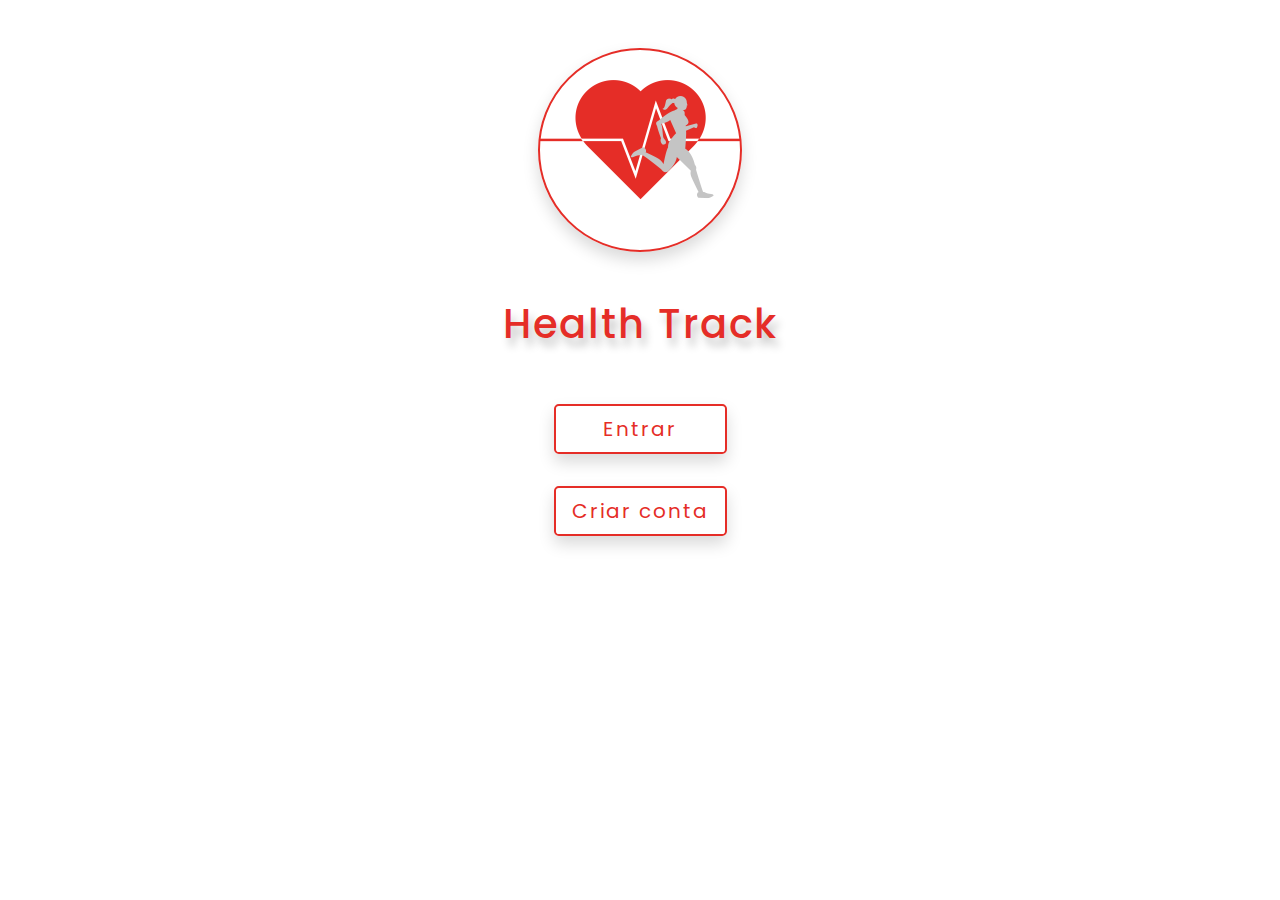
==== index.html @ 17a9df85 "subindo projeto" ====
<!DOCTYPE html>
<html lang="pt-br">

<head>
  <meta charset="UTF-8">
  <meta http-equiv="X-UA-Compatible" content="IE=edge">
  <meta name="viewport" content="width=device-width, initial-scale=1.0">
  <link rel="stylesheet" href="css/bootstrap.min.css">
  <link rel="stylesheet" href="css/style.css">

  <title>Health Track</title>
</head>

<body>
  <div class="container">  
    <!-- Logo -->
        <div class="logo mt-5 shadow">
          <img src="css/img/Logo.png" class="img-fluid mx-auto d-block" alt="logo">
        </div>
        <h1 class="text-center mt-5 textShadow" style="color: #e52d27;">Health Track</h1>
        <!-- Botões -->
        <section class="d-grid gap-2 col-auto mx-auto">
          <a href="login.html" class="btn btn-lg mt-5 coloRed shadow">Entrar</a>
          <a href="inscricao.html" class="btn btn-lg mt-4 coloRed shadow">Criar conta</a>
        </section>
  </div>
  <script src="js/bootstrap.bundle.min.js"></script>
</body>

</html>
---- css/style.css ----
@import url('https://fonts.googleapis.com/css2?family=Poppins:ital@0;1&display=swap');

:root {
  --white: #ffffff;
  --red: #E52D27;
  --gray1: #8C8C8C;
  --gray2: #c4c4c4;

}

*{
  margin: 0;
  padding: 0;
  box-sizing: border-box;
} 

body{
  background: var(--white);
	text-align: center;
	letter-spacing: 2px;
  font-family: 'Poppins', sans-serif;
  font-weight: 400;
  color: var(--gray1);

}
.container {
	display: flex;
	flex-direction: column;
	justify-content: center;
	align-items: center;
	height: 100%;
}

/* Estilo Page Abertura */
.logo{
  border: 2px solid var(--red);
  border-radius: 100%;
}
.coloRed {
  color: var(--red);
  border: 2px solid var(--red);
}
.shadow {
  box-shadow:rgba(0, 0, 0, .1);
}
.textShadow {
  text-shadow: var(--gray2) 0.1em 0.2em 0.2em;
}

/* Estilo Page Inscrição */

.bgGray {
  background-color: var(--gray2);
}
/* .line:after,
.line:before {
  content: " ";
  flex: 1;
  height: 1px;
  background: var(--gray);
} */
.line {
  width: 100%;
  color: var(--gray1);
}








.btn-custom{
  padding: 1px 15px 3px 2px;
	border-radius: 50px;
  border: 1px solid blue;
}

.test{
  border: 1px solid red;
}
.humor img{
  width: 30%;
  height: 30%;

  
}




/* Estilo Page Corrida */

.circle {
  margin: 35px;
  border-radius: 100%;
}
.circle1{
  border: 10px solid rgba(229, 45, 39, .7);
}
.circle2{
  width: 200px;
  height: 200px;
  border: 5px solid var(--red);
}
.borderCircle{
  width: 50px;
  height: 50px;
  border: 2px solid var(--red);
}
/* ******************* */
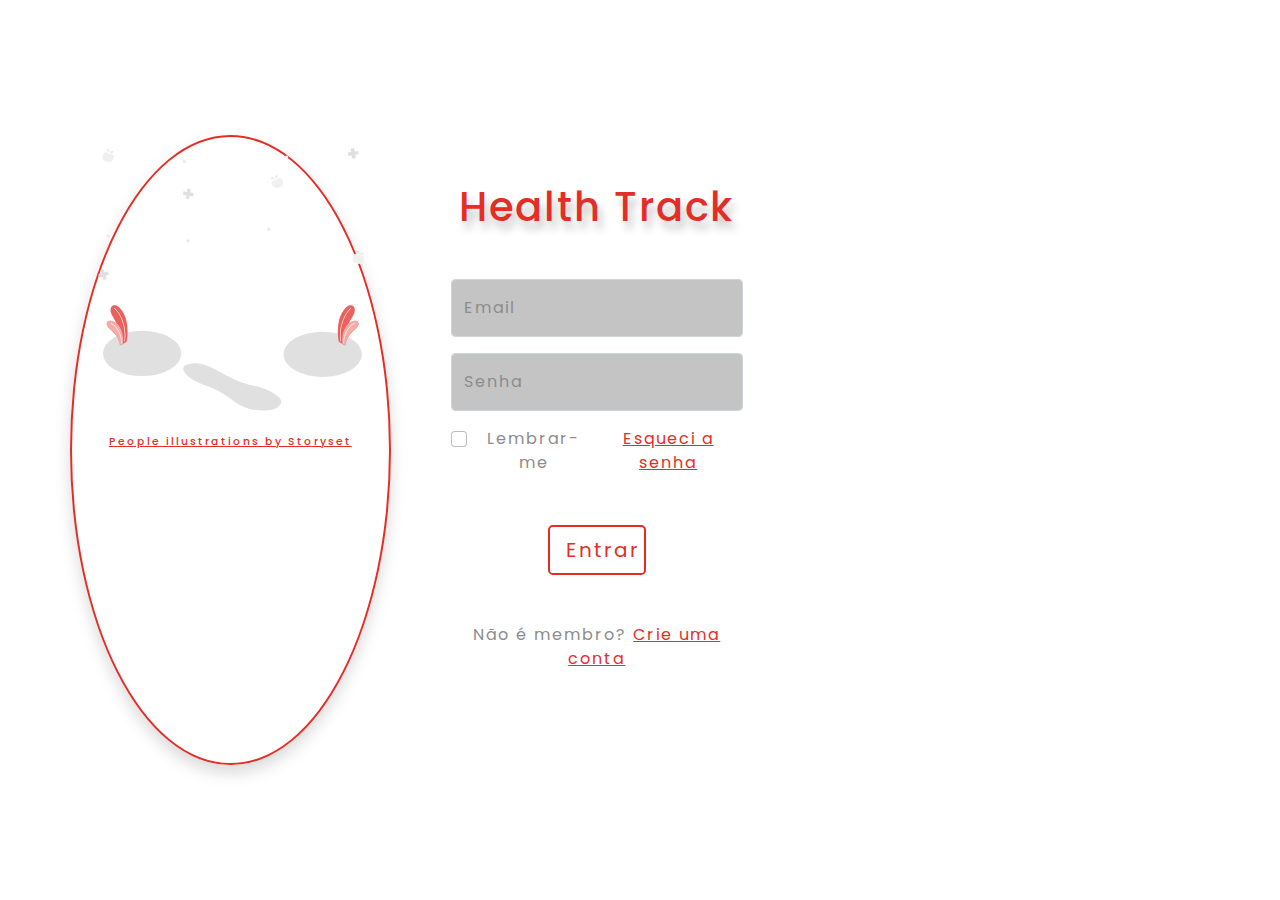
==== commit 985e98f0: "Atualização Page Login, inscrição, home e perfil" ====
--- a/index.html
+++ b/index.html
@@ -7,22 +7,471 @@
   <meta name="viewport" content="width=device-width, initial-scale=1.0">
   <link rel="stylesheet" href="css/bootstrap.min.css">
   <link rel="stylesheet" href="css/style.css">
+  <link rel="stylesheet" href="css/anime-login.css">
 
   <title>Health Track</title>
 </head>
 
 <body>
-  <div class="container">  
+  <div class="container d-flex align-items-center">
     <!-- Logo -->
-        <div class="logo mt-5 shadow">
-          <img src="css/img/Logo.png" class="img-fluid mx-auto d-block" alt="logo">
+    <div class="row gap-5">
+      <div class="col-md logo shadow">
+        <svg class="animated" id="freepik_stories-healthy-lifestyle" xmlns="http://www.w3.org/2000/svg" viewBox="0 0 500 500" version="1.1" xmlns:xlink="http://www.w3.org/1999/xlink" xmlns:svgjs="http://svgjs.com/svgjs">
+          <g id="freepik--Floor--inject-16" style="transform-origin: 254.922px 356.9px 0px;" class="animable">
+            <path id="freepik--floor--inject-16" d="M105.13,270.4c-82.72,47.76-82.72,125.2,0,173s216.86,47.76,299.58,0,82.73-125.2,0-173S187.85,222.64,105.13,270.4Z" style="fill: rgb(240, 240, 240); transform-origin: 254.922px 356.9px 0px;" class="animable"></path>
+          </g>
+          <g id="freepik--Shadows--inject-16" style="transform-origin: 253.675px 399.472px 0px;" class="animable">
+            <ellipse id="freepik--Shadow--inject-16" cx="408" cy="371.43" rx="66.95" ry="38.66" style="fill: rgb(224, 224, 224); transform-origin: 408px 371.43px 0px;" class="animable"></ellipse>
+            <ellipse id="freepik--shadow--inject-16" cx="99.35" cy="370.06" rx="66.95" ry="38.66" style="fill: rgb(224, 224, 224); transform-origin: 99.35px 370.06px 0px;" class="animable"></ellipse>
+            <path id="freepik--shadow--inject-16" d="M211.87,426.15a128.09,128.09,0,0,1,27.48,13.6c9.63,6.31,18.45,13.93,28.71,19.16,13.33,6.8,28.62,9.24,43.56,8.51,8.47-.42,17.67-2.25,23.06-8.79a9.64,9.64,0,0,0,2.5-5.88c0-3.18-2.21-5.91-4.52-8.1C320.3,433,303.1,428.19,286.51,424.46S260,416.05,243.67,407.6c-7-3.61-13.86-7.49-20.89-10.9l-.17-.08a111.37,111.37,0,0,0-10.68-5,83.37,83.37,0,0,0-18.47-4.71,37.76,37.76,0,0,0-18.76,2.25,8.31,8.31,0,0,0-3.94,2.82,6.74,6.74,0,0,0-.95,4,14.3,14.3,0,0,0,2.94,7.82,30.21,30.21,0,0,0,6,5.92C188.48,417.33,200.33,422.08,211.87,426.15Z" style="fill: rgb(224, 224, 224); transform-origin: 253.485px 427.059px 0px;" class="animable"></path>
+          </g>
+          <g id="freepik--Graphics--inject-16" style="transform-origin: 251.435px 131.7px 0px;" class="animable">
+            <g id="freepik--Plus--inject-16" style="transform-origin: 246.725px 131.7px 0px;" class="animable">
+              <polygon id="freepik--plus--inject-16" points="462.51 24.71 461.54 18.93 455.76 19.9 456.73 25.68 450.95 26.65 451.92 32.43 457.7 31.46 458.67 37.24 464.45 36.27 463.48 30.49 469.26 29.52 468.29 23.74 462.51 24.71" style="fill: rgb(224, 224, 224); transform-origin: 460.105px 28.085px 0px;" class="animable"></polygon>
+              <polygon id="freepik--plus--inject-16" points="175.89 93.88 176.86 88.1 182.64 89.07 181.67 94.85 187.45 95.82 186.48 101.6 180.7 100.63 179.73 106.41 173.95 105.44 174.92 99.66 169.14 98.69 170.11 92.91 175.89 93.88" style="fill: rgb(224, 224, 224); transform-origin: 178.295px 97.255px 0px;" class="animable"></polygon>
+              <polygon id="freepik--plus--inject-16" points="29.76 233.33 27.93 227.75 33.51 225.93 35.33 231.5 40.9 229.68 42.73 235.25 37.16 237.07 38.98 242.64 33.41 244.47 31.58 238.9 26.01 240.72 24.19 235.15 29.76 233.33" style="fill: rgb(224, 224, 224); transform-origin: 33.46px 235.2px 0px;" class="animable"></polygon>
+            </g>
+            <g id="freepik--Dots--inject-16" style="transform-origin: 193.835px 106.005px 0px;" class="animable">
+              <path id="freepik--Dot--inject-16" d="M312.81,157.72a2.95,2.95,0,1,1,2.95,2.95A2.95,2.95,0,0,1,312.81,157.72Z" style="fill: rgb(235, 235, 235); transform-origin: 315.76px 157.72px 0px;" class="animable"></path>
+              <path id="freepik--dot--inject-16" d="M168.46,42a3,3,0,1,1,2.95,3A3,3,0,0,1,168.46,42Z" style="fill: rgb(235, 235, 235); transform-origin: 171.46px 42.0004px 0px;" class="animable"></path>
+              <path id="freepik--dot--inject-16" d="M38.52,169.32a3,3,0,1,1,3,3A3,3,0,0,1,38.52,169.32Z" style="fill: rgb(235, 235, 235); transform-origin: 41.52px 169.32px 0px;" class="animable"></path>
+              <path id="freepik--dot--inject-16" d="M174.85,177.59a3,3,0,1,1,3,2.95A2.95,2.95,0,0,1,174.85,177.59Z" style="fill: rgb(235, 235, 235); transform-origin: 177.85px 177.54px 0px;" class="animable"></path>
+              <path id="freepik--dot--inject-16" d="M343.25,34.37a2.95,2.95,0,1,1,2.95,3A3,3,0,0,1,343.25,34.37Z" style="fill: rgb(235, 235, 235); transform-origin: 346.2px 34.42px 0px;" class="animable"></path>
+            </g>
+            <g id="freepik--Apples--inject-16" style="transform-origin: 255.242px 118.73px 0px;" class="animable">
+              <g id="freepik--Apple--inject-16" style="transform-origin: 468.873px 205.585px 0px;" class="animable">
+                <path d="M470.5,203.08c5.12-1.55,9.25,2.52,7.54,7.06s-7.2,9.41-12.79,5.45c-6.85-1.26-7.11-8.56-5.07-13S468,198.34,470.5,203.08Z" style="fill: rgb(240, 240, 240); transform-origin: 468.749px 208.218px 0px;" id="elju64qxjns4" class="animable"></path>
+                <path d="M478.68,199.07c-1.67-2.21-5.32-1.82-6.71,1.15C474.26,202.55,477.84,201.71,478.68,199.07Z" style="fill: rgb(235, 235, 235); transform-origin: 475.325px 199.621px 0px;" id="ellv726usrbu" class="animable"></path>
+                <path d="M470.68,200.9s.73-3.9-.89-6.72a2.61,2.61,0,0,0-2.87,1.35A11.7,11.7,0,0,1,470.68,200.9Z" style="fill: rgb(224, 224, 224); transform-origin: 468.882px 197.51px 0px;" id="el6c92szyiw2" class="animable"></path>
+              </g>
+              <g id="freepik--apple--inject-16" style="transform-origin: 330.177px 76.1604px 0px;" class="animable">
+                <path d="M328.43,73.66c2-5,7.8-5.58,10.23-1.39s2.76,11.53-3.85,13.37c-5.3,4.51-11.12.1-13.24-4.25S323.18,72.6,328.43,73.66Z" style="fill: rgb(240, 240, 240); transform-origin: 330.612px 78.5062px 0px;" id="el6tagyy310vp" class="animable"></path>
+                <path d="M330.48,64.79c-2.77-.1-4.77,3-3.35,5.93C330.39,70.41,332,67.11,330.48,64.79Z" style="fill: rgb(235, 235, 235); transform-origin: 328.859px 67.7538px 0px;" id="elt9iq2egy92a" class="animable"></path>
+                <path d="M326.85,72.15s-2.56-3-5.77-3.55a2.61,2.61,0,0,0-.77,3.08A11.63,11.63,0,0,1,326.85,72.15Z" style="fill: rgb(224, 224, 224); transform-origin: 323.472px 70.375px 0px;" id="eli0m4hx1gfy" class="animable"></path>
+              </g>
+              <g id="freepik--apple--inject-16" style="transform-origin: 41.4928px 31.8582px 0px;" class="animable">
+                <path d="M43,29.29c5-1.8,9.37,2.06,7.89,6.67s-6.71,9.77-12.5,6.1c-6.9-.92-7.53-8.19-5.72-12.69S40.26,24.68,43,29.29Z" style="fill: rgb(240, 240, 240); transform-origin: 41.4928px 34.6097px 0px;" id="el4z4wu5fjkuc" class="animable"></path>
+                <path d="M51,24.88c-1.78-2.13-5.41-1.55-6.65,1.48C46.71,28.58,50.24,27.56,51,24.88Z" style="fill: rgb(235, 235, 235); transform-origin: 47.675px 25.5911px 0px;" id="elmvh1t79sw4" class="animable"></path>
+                <path d="M43.05,27.11s.53-3.93-1.22-6.66A2.61,2.61,0,0,0,39,21.94,11.68,11.68,0,0,1,43.05,27.11Z" style="fill: rgb(224, 224, 224); transform-origin: 41.0627px 23.76px 0px;" id="elb2po1zjmml" class="animable"></path>
+              </g>
+            </g>
+          </g>
+          <g id="freepik--Plants--inject-16" style="transform-origin: 254.155px 322.097px 0px;" class="animable">
+            <g id="freepik--plants--inject-16" style="transform-origin: 451.685px 322.097px 0px;" class="animable">
+              <path d="M460.31,304.69c-2.07,3.63-5.17,8.64-8.09,14.05-4.36,8.1-8.3,17.11-7.7,23.77l0,.67h0L444,353.41l-.06,1.39-2.42-1.4L435.55,350a87.93,87.93,0,0,1-.15-33.39c2.34-13.36,11.69-28.05,19.58-28.85C462.33,287,465.48,295.63,460.31,304.69Z" style="fill: rgb(229, 45, 39); transform-origin: 448.367px 321.257px 0px;" id="el7qr44hryz3y" class="animable"></path>
+              <g id="elqrfaw6u0dhj">
+                <path d="M460.31,304.69c-2.07,3.63-5.17,8.64-8.09,14.05-4.36,8.1-8.3,17.11-7.7,23.77l0,.67h0L444,353.41l-.06,1.39-2.42-1.4L435.55,350a87.93,87.93,0,0,1-.15-33.39c2.34-13.36,11.69-28.05,19.58-28.85C462.33,287,465.48,295.63,460.31,304.69Z" style="fill: rgb(255, 255, 255); opacity: 0.25; transform-origin: 448.367px 321.257px 0px;" class="animable"></path>
+              </g>
+              <path d="M438.83,349.59a.47.47,0,0,0,.28-.5c-3.09-24.75,7.11-47.57,17.46-55.83a.47.47,0,0,0,.08-.66.46.46,0,0,0-.66-.08c-10.53,8.39-20.95,31.6-17.82,56.69a.47.47,0,0,0,.53.41Z" style="fill: rgb(255, 255, 255); transform-origin: 447.177px 321.02px 0px;" id="elpi389v2mvy" class="animable"></path>
+              <path d="M469.38,320.36c-.82,4.79-9.53,10.44-15.29,18.2-5.2,7-7.46,14.13-7.27,17.92h0l-2.89-1.67-2.42-1.4c-1.32-17.55,3.93-29,10.73-34.66a19.5,19.5,0,0,1,5.19-3.15C465.06,312.53,470.35,314.6,469.38,320.36Z" style="fill: rgb(229, 45, 39); transform-origin: 455.4px 335.332px 0px;" id="eldqwhef9ivnn" class="animable"></path>
+              <g id="el1pj796buc8r">
+                <path d="M469.38,320.36c-.82,4.79-9.53,10.44-15.29,18.2-5.2,7-7.46,14.13-7.27,17.92h0l-2.89-1.67-2.42-1.4c-1.32-17.55,3.93-29,10.73-34.66a19.5,19.5,0,0,1,5.19-3.15C465.06,312.53,470.35,314.6,469.38,320.36Z" style="fill: rgb(255, 255, 255); opacity: 0.6; transform-origin: 455.4px 335.332px 0px;" class="animable"></path>
+              </g>
+              <path d="M444.09,353.37a.46.46,0,0,0,.28-.42c.3-20.11,11.82-31.07,17.88-34.06a.47.47,0,0,0-.42-.85c-6.7,3.3-18.1,14.37-18.41,34.89a.48.48,0,0,0,.47.48A.45.45,0,0,0,444.09,353.37Z" style="fill: rgb(255, 255, 255); transform-origin: 452.967px 335.701px 0px;" id="ellnen8v6cxr" class="animable"></path>
+            </g>
+            <g id="freepik--plants--inject-16" style="transform-origin: 56.6203px 322.097px 0px;" class="animable">
+              <path d="M48,304.69c2.07,3.63,5.17,8.64,8.09,14.05,4.36,8.1,8.3,17.11,7.7,23.77l0,.67h0l.51,10.22.06,1.39,2.42-1.4L72.75,350a87.93,87.93,0,0,0,.15-33.39c-2.34-13.36-11.69-28.05-19.58-28.85C46,287,42.82,295.63,48,304.69Z" style="fill: rgb(229, 45, 39); transform-origin: 59.9376px 321.252px 0px;" id="el9avd30kx7a6" class="animable"></path>
+              <g id="elbwhivk1tl8p">
+                <path d="M48,304.69c2.07,3.63,5.17,8.64,8.09,14.05,4.36,8.1,8.3,17.11,7.7,23.77l0,.67h0l.51,10.22.06,1.39,2.42-1.4L72.75,350a87.93,87.93,0,0,0,.15-33.39c-2.34-13.36-11.69-28.05-19.58-28.85C46,287,42.82,295.63,48,304.69Z" style="fill: rgb(255, 255, 255); opacity: 0.25; transform-origin: 59.9376px 321.252px 0px;" class="animable"></path>
+              </g>
+              <path d="M69.48,349.59a.46.46,0,0,1-.29-.5c3.09-24.75-7.1-47.57-17.46-55.83a.47.47,0,1,1,.59-.74c10.53,8.39,20.94,31.6,17.81,56.69a.47.47,0,0,1-.53.41Z" style="fill: rgb(255, 255, 255); transform-origin: 61.1236px 321.021px 0px;" id="elzb742okd06" class="animable"></path>
+              <path d="M38.92,320.36c.82,4.79,9.53,10.44,15.29,18.2,5.2,7,7.46,14.13,7.27,17.92h0l2.89-1.67,2.42-1.4c1.32-17.55-3.93-29-10.73-34.66a19.5,19.5,0,0,0-5.19-3.15C43.24,312.53,38,314.6,38.92,320.36Z" style="fill: rgb(229, 45, 39); transform-origin: 52.9048px 335.332px 0px;" id="el01rrzrb4trtm" class="animable"></path>
+              <g id="elddtn8n8v68s">
+                <path d="M38.92,320.36c.82,4.79,9.53,10.44,15.29,18.2,5.2,7,7.46,14.13,7.27,17.92h0l2.89-1.67,2.42-1.4c1.32-17.55-3.93-29-10.73-34.66a19.5,19.5,0,0,0-5.19-3.15C43.24,312.53,38,314.6,38.92,320.36Z" style="fill: rgb(255, 255, 255); opacity: 0.6; transform-origin: 52.9048px 335.332px 0px;" class="animable"></path>
+              </g>
+              <path d="M64.21,353.37a.46.46,0,0,1-.28-.42c-.3-20.11-11.82-31.07-17.88-34.06a.47.47,0,0,1,.42-.85c6.7,3.3,18.1,14.37,18.41,34.89a.48.48,0,0,1-.47.48A.45.45,0,0,1,64.21,353.37Z" style="fill: rgb(255, 255, 255); transform-origin: 55.3329px 335.701px 0px;" id="elcokbebi65me" class="animable"></path>
+            </g>
+          </g>
+          <g id="freepik--character-3--inject-16" style="transform-origin: 411.896px 214.045px 0px;" class="animable">
+            <g id="freepik--Character--inject-16" style="transform-origin: 411.896px 214.045px 0px;" class="animable">
+              <g id="freepik--Backpack--inject-16" style="transform-origin: 376.984px 141.064px 0px;" class="animable">
+                <path d="M343,136.33c1.13,1.85,4.22,0,9.62-2.13S355.85,108,355.85,108s-8.63,0-10.18,8.11S343,136.33,343,136.33Z" style="fill: rgb(38, 50, 56); transform-origin: 349.64px 122.545px 0px;" id="elbtn307r452m" class="animable"></path>
+                <path d="M387.87,94.13C393,94,404.22,99.91,406,103.88c1.87,4.16,8.63,60.45,4.29,65.71-5.44,6.61-32.23,19.55-44,19.18-9.69-.3-18.9-9.18-20.38-11.77-2.42-4.25.6-62.19,3.67-67.07C354.6,102,381.38,94.24,387.87,94.13Z" style="fill: rgb(229, 45, 39); transform-origin: 378.374px 141.453px 0px;" id="elu760so5x1q" class="animable"></path>
+                <g id="elgj7d9qwcj5e">
+                  <path d="M387.87,94.13C393,94,404.22,99.91,406,103.88c1.87,4.16,8.63,60.45,4.29,65.71-5.44,6.61-32.23,19.55-44,19.18-9.69-.3-18.9-9.18-20.38-11.77-2.42-4.25.6-62.19,3.67-67.07C354.6,102,381.38,94.24,387.87,94.13Z" style="opacity: 0.5; transform-origin: 378.374px 141.453px 0px;" class="animable"></path>
+                </g>
+                <path d="M346,139.32c.15-2.43.31-4.82.49-7.14.07-.93.14-1.84.22-2.74.15-1.8.31-3.53.47-5.17.08-.82.16-1.62.25-2.4.13-1.16.26-2.26.39-3.29s.27-2,.4-2.88c.05-.29.1-.58.14-.86a17.38,17.38,0,0,1,1.28-4.91,7,7,0,0,1,.48-.67,1.92,1.92,0,0,1,.18-.22,5.58,5.58,0,0,1,.39-.46l.25-.27c.13-.14.28-.28.43-.43l.27-.27.7-.61.48-.39.33-.27.57-.42.28-.21.66-.47c4.57,1.9,8.89,3.71,9,3.8s4.93,3,4.71,10.08l0,28.79v2.73c-.06,3.82,3.24,39-7.55,37l-.43-.08C353.12,185,347.12,179,346,177a6,6,0,0,1-.47-1.93c-.05-.38-.1-.79-.14-1.25,0-.23,0-.47,0-.72-.06-.75-.1-1.59-.13-2.51,0-.3,0-.62,0-.94-.14-4.83,0-11.52.26-18.68.05-1.43.12-2.88.19-4.34,0-1,.09-1.95.14-2.93l.09-1.46C345.86,141.26,345.92,140.29,346,139.32Z" style="fill: rgb(229, 45, 39); transform-origin: 357.002px 146.481px 0px;" id="elezhk72e4l6p" class="animable"></path>
+                <g id="elslsd83kcyx">
+                  <path d="M346,139.32c.15-2.43.31-4.82.49-7.14.07-.93.14-1.84.22-2.74.15-1.8.31-3.53.47-5.17.08-.82.16-1.62.25-2.4.13-1.16.26-2.26.39-3.29s.27-2,.4-2.88c.05-.29.1-.58.14-.86a17.38,17.38,0,0,1,1.28-4.91,7,7,0,0,1,.48-.67,1.92,1.92,0,0,1,.18-.22,5.58,5.58,0,0,1,.39-.46l.25-.27c.13-.14.28-.28.43-.43l.27-.27.7-.61.48-.39.33-.27.57-.42.28-.21.66-.47c4.57,1.9,8.89,3.71,9,3.8s4.93,3,4.71,10.08l0,28.79v2.73c-.06,3.82,3.24,39-7.55,37l-.43-.08C353.12,185,347.12,179,346,177a6,6,0,0,1-.47-1.93c-.05-.38-.1-.79-.14-1.25,0-.23,0-.47,0-.72-.06-.75-.1-1.59-.13-2.51,0-.3,0-.62,0-.94-.14-4.83,0-11.52.26-18.68.05-1.43.12-2.88.19-4.34,0-1,.09-1.95.14-2.93l.09-1.46C345.86,141.26,345.92,140.29,346,139.32Z" style="opacity: 0.4; transform-origin: 357.002px 146.481px 0px;" class="animable"></path>
+                </g>
+                <g id="elb06wk4xxp94">
+                  <path d="M348.66,113.13a11.41,11.41,0,0,1,1-3.2c5-7.91,31.76-15.69,38.25-15.8C393,94,404.22,99.91,406,103.88a31,31,0,0,1,1.15,5.17c-10.18,5.4-36.46,17.4-39.16,16.42-3.32-1.21-19.05-11.86-19.34-12.32Z" style="opacity: 0.5; transform-origin: 377.9px 109.827px 0px;" class="animable"></path>
+                </g>
+                <path d="M343.85,150.74c.31-.15,4.78-3.48,5.3-3.74.92-.46,14.1,8.55,15.32,10.08.85,1.06-.56,17.4-1.08,18.56-.19.42-5.11,3.32-5.3,3.74-.52,1.16-14.45-8-15.31-10.21S342.51,151.41,343.85,150.74Z" style="fill: rgb(229, 45, 39); transform-origin: 353.557px 163.232px 0px;" id="el3mz65eqf8lu" class="animable"></path>
+                <g id="el5htnq3wqxyx">
+                  <path d="M343.85,150.74c.31-.15,4.78-3.48,5.3-3.74.92-.46,14.1,8.55,15.32,10.08.85,1.06-.56,17.4-1.08,18.56-.19.42-5.11,3.32-5.3,3.74-.52,1.16-14.45-8-15.31-10.21S342.51,151.41,343.85,150.74Z" style="opacity: 0.18; transform-origin: 353.557px 163.232px 0px;" class="animable"></path>
+                </g>
+                <path d="M359.17,160.81c.85,1.07-.55,17.4-1.08,18.57s-14.45-8-15.31-10.21-.27-17.76,1.07-18.43C344.77,150.28,358,159.29,359.17,160.81Z" style="fill: rgb(229, 45, 39); transform-origin: 350.907px 165.103px 0px;" id="elhwyws961das" class="animable"></path>
+                <g id="eljkiv08m82a8">
+                  <path d="M349.15,147c-.52.26-5,3.59-5.29,3.74.91-.46,14.1,8.55,15.31,10.07l5.3-3.73C363.25,155.55,350.07,146.54,349.15,147Z" style="opacity: 0.4; transform-origin: 354.165px 153.896px 0px;" class="animable"></path>
+                </g>
+                <g id="el402zqswinz">
+                  <path d="M359.17,160.81c.85,1.07-.55,17.4-1.08,18.57s-14.45-8-15.31-10.21-.27-17.76,1.07-18.43C344.77,150.28,358,159.29,359.17,160.81Z" style="opacity: 0.3; transform-origin: 350.907px 165.103px 0px;" class="animable"></path>
+                </g>
+                <path d="M364.47,157.08c-1-.65-3.94.9-5.21,2s-2.69,6.2-6,7-7.9-3.57-8.85-6.35-2.08-8.64-.48-10.71,4.38-3.2,6.7-1.93S364.2,154.52,364.47,157.08Z" style="fill: rgb(229, 45, 39); transform-origin: 353.799px 156.366px 0px;" id="eluyf2lrr404" class="animable"></path>
+                <g id="elaqphb4v4tgn">
+                  <path d="M364.47,157.08c-1-.65-3.94.9-5.21,2s-2.69,6.2-6,7-7.9-3.57-8.85-6.35-2.08-8.64-.48-10.71,4.38-3.2,6.7-1.93S364.2,154.52,364.47,157.08Z" style="opacity: 0.1; transform-origin: 353.799px 156.366px 0px;" class="animable"></path>
+                </g>
+                <path d="M349.68,159.26a2.46,2.46,0,0,1,1.13,2.27,1,1,0,0,1-1.51.85,2.39,2.39,0,0,1-1.13-2.27C348.28,159.24,349,158.85,349.68,159.26Z" style="fill: rgb(55, 71, 79); transform-origin: 349.488px 160.808px 0px;" id="elil0360r6c6a" class="animable"></path>
+                <path d="M368.36,125.53s-1.77-6.78-9.93-11.57-8.41-3.29-11.05,1.27c-2.38,4.11-3.42,19.46-3.54,20.93s-1.88,1.18-1.55-8.21,1.7-18.38,10.5-23.89c11.85-7.43,30.15-12.21,38.74-10.28s16.3,6.29,15.63,15.27C407.16,109.05,395.91,123.89,368.36,125.53Z" style="fill: rgb(55, 71, 79); transform-origin: 374.725px 115.086px 0px;" id="elypdv83nt7gp" class="animable"></path>
+              </g>
+              <g id="freepik--Chest--inject-16" style="transform-origin: 411.322px 276.261px 0px;" class="animable">
+                <g id="freepik--Bottom--inject-16" style="transform-origin: 411.322px 276.261px 0px;" class="animable">
+                  <path d="M365,346c1-13.45-.55-23.77.61-44.78h0c.11-5.38.31-11.15.68-16.28,1.26-17.25,4-23.14,4.27-26.47,0,0,.48-26.83,1.64-64.57.55-17.75,5.89-23.13,10.15-32.55l53,0c3,22.82,4.95,74,4.78,97.94-.08,12.21-5.2,77.57-5.3,79.07-.36,5.33.12,7.44,2.29,9.68,4.54,4.7,11.11,9.17,16.8,13.26-.82,2.1-7.66,2-11.05.43A87.52,87.52,0,0,1,430.22,354c-4.67-3.34-10.64-6-10.72-11.1a4.25,4.25,0,0,0-.16-.9c-.08-3-7.25-46.68-7.84-56.83-.52-8.72.58-23.52.58-23.52l-5.83-36.95s-3.6,21.84-7.23,36.75c-3,12.14-7.85,32.85-11.18,47.79h0c-3.2,17.21-7.91,29.46-8.72,38.07-.25,2.06-2.66,22.24-3.66,26.87S364,378.9,363.35,371C362.9,365.66,364.82,348.57,365,346Z" style="fill: rgb(158, 103, 103); transform-origin: 408.601px 269.356px 0px;" id="el1gry9p2lsu5" class="animable"></path>
+                  <path d="M406.25,224.68,410.52,198S427,196.14,433,190.58c0,0-7.56,10.29-18.75,12l-4.7,22.1L412,261.31Z" style="fill: rgb(135, 76, 76); transform-origin: 419.625px 225.945px 0px;" id="el52pa3lscq1b" class="animable"></path>
+                  <path d="M463.56,366.68c.29,0,.76,3.07-.79,4.39-1.8,1.53-7.09,4.06-14.13,3.25s-10.87-2.86-13.71-5.1-6.82-5.41-10-6.05c-3-.6-6.18-1.86-7.14-2.73s-.87-4.79-.87-4.79Z" style="fill: rgb(38, 50, 56); transform-origin: 440.389px 365.063px 0px;" id="el890primle3" class="animable"></path>
+                  <path d="M419.2,340.54s-.53,0-.7.93c-.21,1.09-.41,4.23-.85,6a30.54,30.54,0,0,0-.59,9.53c.41,2,5.24,3.34,8.33,4.44a39.78,39.78,0,0,1,10,6c3.34,2.6,10.32,5.16,14.9,5.18,7,0,11.51-1.85,12.88-4.29,1.7-3,.32-4.74-7.76-8.25-1.53-.67-6.91-3.67-8.74-4.75a41.72,41.72,0,0,1-5.52-3.87,30.24,30.24,0,0,1-2.48-2.32,10.85,10.85,0,0,1-2.06-2.49c-.1-.2-.16-.44-.24-.65a10.59,10.59,0,0,1-.55-1.82c-.14-.64-.23-1.58-.87-2a5.68,5.68,0,0,0-2.87-.3,22.94,22.94,0,0,0-3.1.46c-1.18.27-2.55.38-3.24,1.46a5.51,5.51,0,0,0-.63,2.82c0,.45,0,.91,0,1.36,0,.19.09.54-.19.46s-.57-.74-.68-1c-.23-.51-.38-1.05-.63-1.54a8.13,8.13,0,0,0-1-1.64,7.9,7.9,0,0,0-1.29-1.23,14.71,14.71,0,0,1-1.39-.85A3,3,0,0,1,419.2,340.54Z" style="fill: rgb(55, 71, 79); transform-origin: 440.367px 356.58px 0px;" id="elb9l044o0iz7" class="animable"></path>
+                  <path d="M456.75,360.62c-10.12.78-13.24,6.85-13.63,10.59a24.78,24.78,0,0,0,7.21,1.38c7,0,11.79-1.85,13.17-4.29C465.1,365.45,464,363.18,456.75,360.62Z" style="fill: rgb(250, 250, 250); transform-origin: 453.63px 366.605px 0px;" id="el7ffjfozm1nw" class="animable"></path>
+                  <path d="M441.57,360.88a.5.5,0,0,1-.31-.1.46.46,0,0,1-.08-.67,12.11,12.11,0,0,1,9.12-3.58.47.47,0,0,1,.44.52.49.49,0,0,1-.54.43A11.23,11.23,0,0,0,442,360.7.46.46,0,0,1,441.57,360.88Z" style="fill: rgb(240, 240, 240); transform-origin: 445.907px 358.702px 0px;" id="elyksei5n9dbi" class="animable"></path>
+                  <path d="M437.18,358.47a.45.45,0,0,1-.31-.1.46.46,0,0,1-.08-.67,12.13,12.13,0,0,1,9.12-3.58.48.48,0,1,1-.1.95,11.2,11.2,0,0,0-8.25,3.23A.49.49,0,0,1,437.18,358.47Z" style="fill: rgb(240, 240, 240); transform-origin: 441.534px 356.29px 0px;" id="el1j2a9rr5he6" class="animable"></path>
+                  <path d="M433.11,355.72a.56.56,0,0,1-.32-.11.47.47,0,0,1-.07-.67,12.14,12.14,0,0,1,9.12-3.58.48.48,0,0,1,.44.52.47.47,0,0,1-.54.43,11.2,11.2,0,0,0-8.25,3.23A.57.57,0,0,1,433.11,355.72Z" style="fill: rgb(240, 240, 240); transform-origin: 437.446px 353.535px 0px;" id="elw02cc66xnfe" class="animable"></path>
+                  <path d="M429.12,353a.5.5,0,0,1-.31-.1.46.46,0,0,1-.09-.67c1.92-2.39,6.28-4,10-3.64a.48.48,0,0,1,.45.52.49.49,0,0,1-.54.43c-3.32-.31-7.39,1.16-9.09,3.27A.52.52,0,0,1,429.12,353Z" style="fill: rgb(240, 240, 240); transform-origin: 433.893px 350.77px 0px;" id="elpdqcni3jw5l" class="animable"></path>
+                  <path d="M378.74,377.76c-.27,4.61-1,7.67-2.71,10.37s-4.89,3.55-8.13,2.76-7.39-2.91-8.32-6.88-1.47-6.7-.73-11Z" style="fill: rgb(38, 50, 56); transform-origin: 368.622px 382.091px 0px;" id="elf8vky75c0u" class="animable"></path>
+                  <path d="M365.13,344.39c-1.33.1-1.73,6.29-2.5,12.48-.82,6.65-2.88,9.39-3.61,14.84-.85,6.22.22,9,2.48,12.76s10.26,7.45,14.2,2.06c3.21-4.39,3.35-9.26,3.05-15.47a134.41,134.41,0,0,1,.43-15.74c.26-4.66,1.33-9.36.17-9.88-.09.69-.17,1.56-.27,2.23a10.4,10.4,0,0,1-.43,2.48c-.13.35-.43.71-.55.15a3.47,3.47,0,0,1,0-1.16c.19-1.72-.7-1.86-1.19-2a61.27,61.27,0,0,0-6.19-.85c-1-.06-4.53-.21-5,.35a3.77,3.77,0,0,0-.45,1.8c-.11.94-.34,1.62-.37,1.33-.06-.67.07-2.42.09-2.84s.09-.95.09-1.36S365.1,344.79,365.13,344.39Z" style="fill: rgb(55, 71, 79); transform-origin: 369.304px 366.816px 0px;" id="elcgbf5j7yuo" class="animable"></path>
+                  <path d="M358.65,375.31a15.08,15.08,0,0,0,2.49,9.45c2.26,3.77,10.9,7.47,14.85,2.08,2-2.68,2.48-5.85,2.75-9.08C376.38,373.61,362.37,371.78,358.65,375.31Z" style="fill: rgb(250, 250, 250); transform-origin: 368.675px 381.493px 0px;" id="elnqnfwwwzl1q" class="animable"></path>
+                  <path d="M375.83,371a.47.47,0,0,1-.16,0c-.06,0-6.23-2.49-12.24-1.15a.49.49,0,0,1-.59-.35.47.47,0,0,1,.37-.58,24,24,0,0,1,12.88,1.22.47.47,0,0,1,.24.64A.51.51,0,0,1,375.83,371Z" style="fill: rgb(240, 240, 240); transform-origin: 369.601px 369.773px 0px;" id="el9b3v8zuvbgf" class="animable"></path>
+                  <path d="M363.73,365.17a.49.49,0,0,1-.42-.32.48.48,0,0,1,.31-.61c6-1.95,12.62,1,12.87,1.11a.47.47,0,0,1,.21.64.51.51,0,0,1-.67.2c-.06,0-6.53-2.87-12.09-1A.75.75,0,0,1,363.73,365.17Z" style="fill: rgb(240, 240, 240); transform-origin: 370.019px 364.91px 0px;" id="elcu5l1z32oyh" class="animable"></path>
+                  <path d="M363.94,360.8a.5.5,0,0,1-.42-.32.47.47,0,0,1,.3-.61c6.58-2.27,12.88.93,13.12,1.07a.48.48,0,0,1,.16.66.51.51,0,0,1-.68.16c-.05,0-6.14-3.1-12.26-1A.58.58,0,0,1,363.94,360.8Z" style="fill: rgb(240, 240, 240); transform-origin: 370.331px 360.444px 0px;" id="el183d6uxzhl8j" class="animable"></path>
+                  <path d="M364.27,356.49a.5.5,0,0,1-.42-.3.48.48,0,0,1,.29-.62c6.17-2.23,12.95,1.06,13.2,1.2a.47.47,0,0,1,.19.65.5.5,0,0,1-.68.18c-.06,0-6.64-3.21-12.36-1.14A.44.44,0,0,1,364.27,356.49Z" style="fill: rgb(235, 235, 235); transform-origin: 370.706px 356.232px 0px;" id="el8ghazbs0uza" class="animable"></path>
+                  <path d="M381,161.54c-6,10.55-10.45,19.18-11.06,50.56s-.51,40.18-.63,44-2.41,10.55-4.42,29.19.37,40.85.37,40.85,1.38,3,8.77,3.64c6.82.59,10.19-1.88,10.19-1.88s9.35-36.3,11.93-47.52,10.1-48.15,10.1-48.15l4.46,29.94s-2.08,10.29,0,26.64,5.74,33.09,5.74,33.09a31.94,31.94,0,0,0,10.47,1.65,18.22,18.22,0,0,0,9.19-2.32s5.79-48.64,5.79-67.17-3-65.55-5.35-92.3Z" style="fill: rgb(55, 71, 79); transform-origin: 402.992px 245.706px 0px;" id="elibzkhycza1" class="animable"></path>
+                  <path d="M406.25,232.19l6.09-35.63s12.84-.89,20-8.09c-2.9,7.65-13.44,13-18.07,14.08l-5.44,29.24,1.9,30.34Z" style="fill: rgb(38, 50, 56); transform-origin: 419.295px 225.3px 0px;" id="elpc0jyimw0sp" class="animable"></path>
+                  <path d="M371,262.89c2.19-8.34,4.65-17.78,4.84-41,.2-25,3.25-41.27,10.51-56.12l1,.44a95.32,95.32,0,0,0-8.65,29.19c2.22.54,4.55.78,6.75-.55,2.76-1.67,4.74-5.6,5.9-11.68,2.77-14.58,5.92-19.31,6.05-19.5l.89.56c0,.05-3.17,4.81-5.89,19.13-1.23,6.46-3.32,10.5-6.38,12.36a8,8,0,0,1-4.23,1.14,13.83,13.83,0,0,1-3.24-.44,203,203,0,0,0-1.6,25.48c-.19,23.31-2.68,32.82-4.87,41.21-.41,1.56-.81,3.09-1.19,4.67-2.34,9.83-4.86,38-3.54,60.13a6.54,6.54,0,0,1-1.12-.77c-1.21-22.12,1.29-49.82,3.62-59.59C370.19,266,370.6,264.45,371,262.89Z" style="fill: rgb(38, 50, 56); transform-origin: 382.102px 245.79px 0px;" id="elbn4f4ab05cs" class="animable"></path>
+                  <path d="M419.82,198.54c.2,2,4.91,49,3.81,59-.26,2.38-.58,4.6-.89,6.74a123.54,123.54,0,0,0-1.25,28.34c.7,12.44,1,24.28,1.14,30.67l-1.07-.15c-.13-6.42-.44-18.15-1.14-30.46a123.22,123.22,0,0,1,1.27-28.54c.3-2.14.62-4.35.88-6.71,1.08-9.92-3.77-58.28-3.82-58.77Z" style="fill: rgb(38, 50, 56); transform-origin: 421.273px 260.915px 0px;" id="eltemee5yhhth" class="animable"></path>
+                </g>
+              </g>
+              <g id="freepik--Top--inject-16" style="transform-origin: 415.815px 109.418px 0px;" class="animable">
+                <path d="M417.85,100.07c8.94,0,13.89,5.14,20.56,10.11,10.8,8,23.23,16.71,23.23,16.71s6.5-14,6.62-18.1-8.89-7.23-8.89-7.23-5.14-1.91-8.47-3,.16-4,4.28-3.74,7.76,2.19,8.61,1.24-1-6.86,0-8.58,4.76-2,7.54,0,9.15,8.18,10.07,14.59-2.77,32.05-6.54,42.07c-2.3,6.15-6.27,8.64-15.27,4.7-8.4-3.69-30.65-19.39-30.65-19.39Z" style="fill: rgb(158, 103, 103); transform-origin: 449.696px 118.411px 0px;" id="elvc0nf0bije" class="animable"></path>
+                <path d="M473.69,109c-2.17-.63-4.76-5.06-3.56-10s2.72-1.42,2.72-1.42Z" style="fill: rgb(135, 76, 76); transform-origin: 471.758px 102.682px 0px;" id="elxci9e9ut43g" class="animable"></path>
+                <g id="freepik--apple--inject-16" style="transform-origin: 459.372px 93.4503px 0px;" class="animable">
+                  <path d="M445.94,85.28c1.53.4,1.84,3.15,1.11,4,1.92,1.14,1.94,3.58.38,4.22.3,1,1.26,4.33-1.45,5.83,0,0,2.73,2,5.21.82s3.68-9.89,1.92-12.74S447,84.24,445.94,85.28Z" style="fill: rgb(229, 45, 39); transform-origin: 449.943px 92.6296px 0px;" id="elurpggf5ir79" class="animable"></path>
+                  <g id="el12ygs6w6jq7">
+                    <path d="M445.94,85.28c1.53.4,1.84,3.15,1.11,4,1.92,1.14,1.94,3.58.38,4.22.3,1,1.26,4.33-1.45,5.83,0,0,2.73,2,5.21.82s3.68-9.89,1.92-12.74S447,84.24,445.94,85.28Z" style="fill: rgb(255, 255, 255); opacity: 0.6; transform-origin: 449.943px 92.6296px 0px;" class="animable"></path>
+                  </g>
+                  <path d="M468.87,102.52a14.9,14.9,0,0,1-1.26,1.14c-.27.22-.54.41-.82.6l-.08,0c-.15.1-.3.2-.46.29s-.31.18-.47.25-.31.16-.47.24c-6,2.71-14.29,1.38-18.33-4a11.35,11.35,0,0,1-1.09-1.75H446a3.26,3.26,0,0,0,2.25-.61,1.22,1.22,0,0,0,.17-.15,2.08,2.08,0,0,0,.63-2,2.61,2.61,0,0,0,2.48-4.08.44.44,0,0,1-.12-.22.46.46,0,0,1,.11-.27,3.23,3.23,0,0,0,.74-1.83,2.17,2.17,0,0,0-1.07-1.66,5.05,5.05,0,0,0-1.94-.64,2.5,2.5,0,0,0-3.29-2.66,9.05,9.05,0,0,1,2.38-2.87c4.45-3.37,9.89-1.15,11.25-.24,2,1.35,3.72.71,5.43,1.13,2.19.55,6,1.58,7.46,7C473.69,94.79,471.83,99.49,468.87,102.52Z" style="fill: rgb(229, 45, 39); transform-origin: 459.372px 93.4503px 0px;" id="elpwrmodsxbda" class="animable"></path>
+                  <g id="elv0g5f3wu0hi">
+                    <path d="M468.87,102.52a14.9,14.9,0,0,1-1.26,1.14c-.27.22-.54.41-.82.6l-.08,0c-.15.1-.3.2-.46.29s-.31.18-.47.25-.31.16-.47.24c-6,2.71-14.29,1.38-18.33-4a11.35,11.35,0,0,1-1.09-1.75H446a3.26,3.26,0,0,0,2.25-.61,1.22,1.22,0,0,0,.17-.15,10.91,10.91,0,0,0,1.85,1.94C455.41,104.76,463.44,105.26,468.87,102.52Z" style="opacity: 0.1; transform-origin: 457.38px 102.466px 0px;" class="animable"></path>
+                  </g>
+                  <g id="elroum2wdqtic">
+                    <g style="opacity: 0.1; transform-origin: 467.134px 95.0441px 0px;" class="animable">
+                      <path d="M466.92,85.71c1.46.15,3.3,1.81,4,4a14,14,0,0,1-.47,8.54c-1.8,4.85-7.14,6.56-7.53,6.05s3.75-3.13,2.75-8.48S464.54,85.47,466.92,85.71Z" style="fill: rgb(255, 255, 255); transform-origin: 467.134px 95.0441px 0px;" id="ela5dd3wy0n2d" class="animable"></path>
+                    </g>
+                  </g>
+                  <g id="elaqcuo8jt5rf">
+                    <g style="opacity: 0.1; transform-origin: 468.262px 90.6518px 0px;" class="animable">
+                      <path d="M467.88,86.73c1.36.77,2.61,3.42,2.74,5.15s-.3,2.81-.56,3c-.47.27-2.88-3.18-3.6-4.66C465.44,88.09,465.68,85.49,467.88,86.73Z" style="fill: rgb(255, 255, 255); transform-origin: 468.262px 90.6518px 0px;" id="elownnp9uncgs" class="animable"></path>
+                    </g>
+                  </g>
+                  <g id="elrldrt576nj">
+                    <path d="M461.88,87.16c.89-.47,1.68-.65,1.9.36s-2.14,2.08-4.31,1S456.79,85.75,457,85a4.26,4.26,0,0,0,2.23,2.31A3.87,3.87,0,0,0,461.88,87.16Z" style="opacity: 0.2; transform-origin: 460.375px 86.9856px 0px;" class="animable"></path>
+                  </g>
+                </g>
+                <path d="M473.69,109c-3.89-2.24-2.32-9.77-1.91-10.85s0-2.43-1.14-3.75a7,7,0,0,0-3-2.32c-.65-.08-3.23.63-4.68,0s-2-1.86-1.28-2.55,4.41-1.57,6.06-1.4a10.44,10.44,0,0,1,3.71,1.52,24.14,24.14,0,0,0-3.29-3.55c-1.2-.83-3.39-1-4.33-1.12s-3.61-.9-4.21-2.35-.29-2,1.65-2,8.3,0,9.41.9a77.38,77.38,0,0,1,6.37,7c2,2.4,4.55,11.78,4.48,14.7S473.69,109,473.69,109Z" style="fill: rgb(158, 103, 103); transform-origin: 470.438px 94.815px 0px;" id="elvjxsan31f0m" class="animable"></path>
+                <path d="M459.58,87.91a21.69,21.69,0,0,1,2.22-6.08,12,12,0,0,1,4.36-4.59,6.28,6.28,0,0,1,2.58.1c1.18.23,2.43,1.29,2,1.67s-2.23.4-4.65,1.94-5.1,4.9-5.52,7.14A1,1,0,0,1,459.58,87.91Z" style="fill: rgb(55, 71, 79); transform-origin: 465.203px 82.6505px 0px;" id="elbzo51td26pr" class="animable"></path>
+                <path d="M466.25,77.22l.12,0h0a6.7,6.7,0,0,1,2.35.14,3.23,3.23,0,0,1,2,1.26c0,.18-.26.37-1.34.31a6.67,6.67,0,0,1-3-.87C465.94,77.79,465.84,77.35,466.25,77.22Z" style="fill: rgb(69, 90, 100); transform-origin: 468.355px 78.0577px 0px;" id="el98umuxhe05b" class="animable"></path>
+                <g id="el4we1haexm3a">
+                  <path d="M461.81,84.49c1.43-2.48,4.66-4.16,6.77-4.77h0A12,12,0,0,0,466.05,81c-2.43,1.53-5.1,4.9-5.52,7.14a1,1,0,0,1-.95-.18s.15-.8.49-1.94C459.93,87.06,460.5,86.77,461.81,84.49Z" style="opacity: 0.1; transform-origin: 464.08px 83.955px 0px;" class="animable"></path>
+                </g>
+                <path d="M461,83.39a5.16,5.16,0,0,1-4.39-8,5.23,5.23,0,0,1,4.25,2.27A6.19,6.19,0,0,1,461,83.39Z" style="fill: rgb(229, 45, 39); transform-origin: 458.696px 79.3903px 0px;" id="el1s00rio7rwzj" class="animable"></path>
+                <g id="elmp9uhokgg4m">
+                  <path d="M461,83.39a5.16,5.16,0,0,1-4.39-8,5.23,5.23,0,0,1,4.25,2.27A6.19,6.19,0,0,1,461,83.39Z" style="opacity: 0.3; transform-origin: 458.696px 79.3903px 0px;" class="animable"></path>
+                </g>
+                <path d="M456.62,75.4a5.23,5.23,0,0,1,4.25,2.27,6.19,6.19,0,0,1,.14,5.72C460.46,79,456.62,75.4,456.62,75.4Z" style="fill: rgb(229, 45, 39); transform-origin: 459.131px 79.395px 0px;" id="elimpp78m90go" class="animable"></path>
+                <g id="el6om3a8o0f1p">
+                  <path d="M456.62,75.4a5.23,5.23,0,0,1,4.25,2.27,6.19,6.19,0,0,1,.14,5.72C460.46,79,456.62,75.4,456.62,75.4Z" style="opacity: 0.2; transform-origin: 459.131px 79.395px 0px;" class="animable"></path>
+                </g>
+                <g id="freepik--chest--inject-16" style="transform-origin: 403.183px 109.418px 0px;" class="animable">
+                  <path d="M395.72,100.37a94.49,94.49,0,0,0-14.85,3.28,18,18,0,0,0-4.41,10.28c-.28,2.41.32,18.62,1.77,29.21,1.48,10.82-1.54,19.35-4.18,29.75,20.79,13.56,55.63,9.91,64.25,1.7-.06-8.89.68-32.79-1-49.94-1.13-11.53-12.71-20.14-19.44-24.58C417.85,100.07,411.88,98.31,395.72,100.37Z" style="fill: rgb(240, 240, 240); transform-origin: 406.231px 140.645px 0px;" id="elo9m44uip1ui" class="animable"></path>
+                  <path d="M400.32,39c3.6,1.64,5.16,2.94,8.34-.39,3.72-3,9.29-1.8,12.08,1.92,1,1.22,1.92,2.82,3.44,2.81.84,0,1.94-.55,3.47-.71A6,6,0,0,1,433.36,46c.47,1.29.06,2.74-.1,4.12a3.64,3.64,0,0,0,1.43,3.52,2.18,2.18,0,0,0,3.16-1.21c1.32,1.13,1,3.53-.31,4.72a6.13,6.13,0,0,1-4.86,1.23c3.11.54,5.82,4.09,4.27,7.33-.7,1.42-2.18,2.4-2.53,4-.43,1.93,1.05,3.68,1.52,5.59a5.76,5.76,0,0,1-2.87,6.37c-1.81.89-4,.65-5.74,1.62-1.92,1-2.95,3.28-4.47,4.9-7.53,7.46-12.12-3.29-19.57.25a16.26,16.26,0,0,0-2.77,2c-.38.3-.75.6-1.14.87a3.53,3.53,0,0,0-1,.73,2.84,2.84,0,0,1-2.16,1.16,8,8,0,0,1-2.43-.27c-2.56-.55-5.28-1.28-7-3.33a20.12,20.12,0,0,1-1.49-2.23,7.71,7.71,0,0,0-3.69-3.39c-1.81-.63-4-.1-5.58-1.17a6.3,6.3,0,0,1-2.2-3.78,12.49,12.49,0,0,0-1.55-4.19,4.64,4.64,0,0,0-4.61-1.82,7.62,7.62,0,0,1,2.9-4.38,33,33,0,0,1,3.08-1.71,5.4,5.4,0,0,0,1-.67,5.22,5.22,0,0,0,.81-1,7.48,7.48,0,0,0,.94-2.47c.07-.32.12-.64.16-1,.21-1.8.07-3.62.33-5.4a9.18,9.18,0,0,1,4.56-7c1.15-.57,2.43-.79,3.62-1.26a5.44,5.44,0,0,0,2.2-1.47c.26-.29.47-.61.73-.91a3,3,0,0,0,.55-.93,13.51,13.51,0,0,1,2-3.82C393,38.08,397.1,37.72,400.32,39Z" style="fill: rgb(38, 50, 56); transform-origin: 403.183px 65.062px 0px;" id="elcrmgcwrnp7" class="animable"></path>
+                  <path d="M417.51,57.74c3.74.42,7.42.81,8.55,7.61.2,1.15,0,2.41.15,3.87.13,1.77,1.11,3.79,1.12,6.07.05,13-4.65,16.29-6.73,17.27a13.37,13.37,0,0,1-8,1.35l-.08,6.71s5.86,7.56,3.3,13.9C398.59,110,392.75,101,392.75,101l.06-16.51a6.75,6.75,0,0,1-5.17-1.69c-4-3.09-4-9.15-1.52-11.79s7.44-1.42,9,1.6c3.51-1.25,3.35-4.28,2-8.29,3.22-.87,5.75-7.11,6.2-12.12C406.41,55.79,411.83,57.11,417.51,57.74Z" style="fill: rgb(158, 103, 103); transform-origin: 405.873px 83.36px 0px;" id="elfjvt4unbdx" class="animable"></path>
+                  <path d="M415.35,82.38c-.92-.08-3-.5-2.89-1.35a5.65,5.65,0,0,0-.21-2.76c-.08-.19-.2.07-.2.2a5.86,5.86,0,0,1-5.13,6.08s-.06.11,0,.11a5,5,0,0,0,3.72-1.1c.53-.47.87-1,1.68-.89,1.66.17,4.2.72,5.32-.76A5.24,5.24,0,0,1,415.35,82.38Z" style="fill: rgb(135, 76, 76); transform-origin: 412.267px 81.4468px 0px;" id="elqpzpzytdhyf" class="animable"></path>
+                  <polygon points="413.85 66.18 416.16 78.68 422.22 75.13 413.85 66.18" style="fill: rgb(135, 76, 76); transform-origin: 418.035px 72.43px 0px;" id="el3yxzy0if78" class="animable"></polygon>
+                  <path d="M412.59,93.91c-3.6-.62-13-2-16.42-8.19a8.85,8.85,0,0,0,2.74,5.86c4.61,3.84,13.65,4.87,13.65,4.87Z" style="fill: rgb(135, 76, 76); transform-origin: 404.38px 91.085px 0px;" id="elyvpgbm993p" class="animable"></path>
+                  <path d="M407.88,64.21,403.93,67a2.52,2.52,0,0,1,.64-3.43A2.34,2.34,0,0,1,407.88,64.21Z" style="fill: rgb(38, 50, 56); transform-origin: 405.699px 65.0718px 0px;" id="eluqv3ozyp26" class="animable"></path>
+                  <path d="M424,64.79,419.47,63a2.32,2.32,0,0,1,3.07-1.4A2.54,2.54,0,0,1,424,64.79Z" style="fill: rgb(38, 50, 56); transform-origin: 421.805px 63.1095px 0px;" id="el1adrbjbl7fc" class="animable"></path>
+                  <path d="M410.32,70.47a1.87,1.87,0,1,1-1.87-1.87A1.87,1.87,0,0,1,410.32,70.47Z" style="fill: rgb(38, 50, 56); transform-origin: 408.45px 70.47px 0px;" id="elfwtagus9cn4" class="animable"></path>
+                  <path d="M423.66,69.82A1.87,1.87,0,1,1,421.79,68,1.87,1.87,0,0,1,423.66,69.82Z" style="fill: rgb(38, 50, 56); transform-origin: 421.791px 69.87px 0px;" id="elxfumc9719jj" class="animable"></path>
+                </g>
+                <path d="M412.51,100.37a69.48,69.48,0,0,1,11.37,6.08,42.67,42.67,0,0,1,10.82,10.08,30.49,30.49,0,0,0-6.7-11.68c-4.83-4.93-7.61-5.75-10.37-6a33.18,33.18,0,0,0-5.11,0Z" style="fill: rgb(38, 50, 56); transform-origin: 423.605px 107.641px 0px;" id="el9mzpne10ojm" class="animable"></path>
+                <g id="freepik--top--inject-16" style="transform-origin: 376.214px 138.16px 0px;" class="animable">
+                  <path d="M389.83,100.55a43.24,43.24,0,0,1,8,25c.06,37.86-23.48,43.56-23.48,43.56a34.91,34.91,0,0,1,.28-7.39s15.16-15.37,15.17-34.7c0-11.2-3.55-20.68-6.75-23.8l-2.22.43C380.84,102.69,384.28,101.22,389.83,100.55Z" style="fill: rgb(38, 50, 56); transform-origin: 386.049px 134.83px 0px;" id="elrvhocm3h69s" class="animable"></path>
+                  <path d="M360,175.74c4.09-.12,9.6-3.05,13.57-6.63,8.28-7.5,8.23-7.69,14.51-13.35,2.49-2.25,4.25-3.61,5.2-4.42a24.71,24.71,0,0,0,5-4.59c1.15-1.56,2.63-3.54,3-5.49.4-2.16,1.3-4.33,1-6.59-.08-.65-.26-1.28-.33-1.93a16.35,16.35,0,0,1,.13-2.71,12.87,12.87,0,0,0-.35-4.71,18,18,0,0,0-1.9-4c-.69-1.13-1.75-2.47-2.5-2.58.13,1,.44,3.1.51,5.07a12.19,12.19,0,0,1-3.14,5.56c-2.53,3-4.64,4.53-4.91,3.88s.73-2.55.57-5.74-1-4.38-1.93-4.67c-1.53-.46-1.59,1.21-2.36,3.72-.92,3-2.3,4.57-2.67,9-.33,3.9.26,4.84-2,6.49-1.3.94-5.67,3.1-5.67,3.1s1.39-4.19,3.71-11.36c4.48-13.91,6.67-23.35,1.45-30.19-9,.7-15.25,4-19.29,15.85-4.13,12.16-4.84,13.72-10.27,37.94C347.4,174.91,353.48,176,360,175.74Z" style="fill: rgb(158, 103, 103); transform-origin: 376.214px 139.685px 0px;" id="elxv8rewrq3d" class="animable"></path>
+                  <path d="M375.71,145.2c-4.51,2.34-16.34,6.7-18,12.56,0,0-.39-5.23,7.08-9.64,8-4.74,12.23-6.8,12.23-6.8Z" style="fill: rgb(135, 76, 76); transform-origin: 367.363px 149.54px 0px;" id="elp6zy0zy6bso" class="animable"></path>
+                </g>
+              </g>
+            </g>
+          </g>
+          <g id="freepik--character-2--inject-16" style="transform-origin: 256.209px 286.041px 0px;" class="animable">
+            <g id="freepik--character--inject-16" style="transform-origin: 256.209px 286.041px 0px;" class="animable">
+              <g id="freepik--bottom--inject-16" style="transform-origin: 246.432px 352.069px 0px;" class="animable">
+                <path d="M279.28,248.61l-37.25,3s-2.54,12-3.4,21.1,4.63,17.89,4.63,17.89L246,306c-17.48,5.27-24,15.48-32.29,25.14-6,7-12.37,14.07-18.55,17.11-5.42,2.66-7.27,4.51.94,11.1,4.43,3.56,8.52,2.4,8.52,2.4s34.15-20.38,50.55-29.65h0c12.44-6.19,14.42-6.52,18.26-18.42C281.3,289.12,280.77,257.78,279.28,248.61Z" style="fill: rgb(135, 76, 76); transform-origin: 235.344px 305.27px 0px;" id="eltetwywlxsek" class="animable"></path>
+                <path d="M196.49,398.68a5.8,5.8,0,0,1-6.62,2.55c-3.66-1.07-7.87-4.55-10.64-9.71-2.88-5.36-2.81-11.21-.94-17,2.22-6.87,4.35-8.83,4.14-12.87-.19-3.7-.94-7-.08-8.39a6.2,6.2,0,0,1,2.46-1.91C185.51,364.17,195.31,390.24,196.49,398.68Z" style="fill: rgb(38, 50, 56); transform-origin: 186.727px 376.412px 0px;" id="eleib5u9ssmv7" class="animable"></path>
+                <path d="M199.29,345.68c-1-1.07-2.4.56-3.89,1.13-4.7,1.8-6.44.82-10.59,4.52-2.33,4.55.06,7.05-.51,12.63-.3,2.85-3.13,7.91-4.22,12a24.15,24.15,0,0,0-.76,4.55c-.45,7.14,6.8,19.48,14.88,19.05,3.35-.18,5.09-4.74,4.33-10.8a21.1,21.1,0,0,1,.63-8.37c1.05-5.12,3.69-12.13,6.94-16.45,1.06-1.39,3.9-3.2,2.62-4.66-5.19.62-6.16-1.43-8.9-3-1.49-.87-3.22.59-4.71,1.11-.37.12-.56.34-.66,0,.65-1.68,1.93-3.11,2.55-5.07s-1.68-3.12.8-5.58C197.8,346.72,198.51,346.28,199.29,345.68Z" style="fill: rgb(55, 71, 79); transform-origin: 194.173px 372.448px 0px;" id="elcl6cr3ex6ms" class="animable"></path>
+                <path d="M198.35,385.76c-1.44-4.59-15.48-4.69-18.86-.71a18.38,18.38,0,0,0,1.83,5.29c3.46,6.47,7.77,9.9,12.61,9.56C199.62,399.51,199.5,391.37,198.35,385.76Z" style="fill: rgb(250, 250, 250); transform-origin: 189.235px 391.054px 0px;" id="el9va4c8zhxiw" class="animable"></path>
+                <path d="M189.24,377.51c-.15-.12-.19-.12-.2-.34s0-.58.43-.63a14.4,14.4,0,0,1,10.43,3.1.49.49,0,0,1,0,.73.58.58,0,0,1-.76,0,13.34,13.34,0,0,0-9.44-2.79C189.43,377.66,189.39,377.63,189.24,377.51Z" style="fill: rgb(240, 240, 240); transform-origin: 194.551px 378.491px 0px;" id="elc0t8jcr9goj" class="animable"></path>
+                <path d="M190.83,372.48c-.15-.12-.2-.11-.2-.34s0-.58.46-.62A14.1,14.1,0,0,1,201.58,375a.49.49,0,0,1,0,.73.54.54,0,0,1-.75,0,13.09,13.09,0,0,0-9.49-3.14C191,372.63,191,372.6,190.83,372.48Z" style="fill: rgb(240, 240, 240); transform-origin: 196.187px 373.677px 0px;" id="elvz3o77k6te" class="animable"></path>
+                <path d="M192.25,367.85c-.16-.13-.21-.11-.2-.35s0-.57.5-.61a14,14,0,0,1,10.68,3.72.5.5,0,0,1,0,.74.59.59,0,0,1-.78,0,13.06,13.06,0,0,0-9.66-3.35C192.43,368,192.4,368,192.25,367.85Z" style="fill: rgb(240, 240, 240); transform-origin: 197.721px 369.171px 0px;" id="el50s6ecvdzq6" class="animable"></path>
+                <path d="M193.67,363.15c-.14-.13-.18-.1-.2-.34a.55.55,0,0,1,.51-.62,14.82,14.82,0,0,1,11.85,4.52.47.47,0,0,1-.11.73.6.6,0,0,1-.81-.06,13.69,13.69,0,0,0-10.73-4.1A.6.6,0,0,1,193.67,363.15Z" style="fill: rgb(240, 240, 240); transform-origin: 199.711px 364.857px 0px;" id="el8s3jtve01qm" class="animable"></path>
+                <path d="M242.65,291.11s-5.05-7.84-5-15.09,3.32-24.4,3.32-24.4l39.28-2.88c1,10.92.44,29.78-1,40.39-2.12,14.25-4.42,26.78-7.65,31.81s-3.76,5.65-17.85,12.84-35.48,20.28-35.48,20.28-4.05.62-8.58-5.67c-3.18-4.43-3.56-7.46-3.6-9.08,1.06-1.34,2.89-3.66,5.15-6.43,3.6-4.4,12.61-15.79,17.8-19.47a66.66,66.66,0,0,1,16.05-7.87Z" style="fill: rgb(38, 50, 56); transform-origin: 243.423px 301.408px 0px;" id="ele2h9qzjfb1e" class="animable"></path>
+                <path d="M263,266.66c2.78,9.95-.43,37.46-.81,40.57-.47,3.9-5.29,4.94-10.87,6.15a57,57,0,0,0-7.55,2c-7.19,2.68-11.65,7.45-18.42,14.65l-1.57,1.68c-3.76,4-7.86,5.56-11,4.2a4.54,4.54,0,0,1-2.3-2.18l-.59.73a5.47,5.47,0,0,0,2.54,2.24,6.94,6.94,0,0,0,2.9.55c2.88-.07,6.11-1.79,9.08-4.95l1.57-1.68c6.68-7.12,11.1-11.82,18.09-14.43a54,54,0,0,1,7.43-2c5.66-1.23,11-2.39,11.55-6.9.38-3.12,3.6-30.79.78-40.9-1.68-6-7.4-12.1-13-15.59l-1.51.12C255.06,254.22,261.31,260.56,263,266.66Z" id="eladp5ql76a0n" style="transform-origin: 237.433px 294.026px 0px;" class="animable"></path>
+                <path d="M267.71,343.43s-16.08-16.94-27.57-29.28c-5-5.4-12.28-14-16.26-22.54-4.4-9.41-4.08-20.18-2.48-27.6,1.44-6.71,3.87-11,6.59-15.64l51.29.24a104.87,104.87,0,0,1-5.39,16.55c-3.26,7.27-10.42,11.78-10.42,11.78,11.25,19.79,30.85,46.51,32.07,55.72.58,4.29.68,12.86.28,22.78-1,22.8-.75,50-.6,55.14.14,4.87.13,10.43,3.62,16.56,2.4,4.2,2.76,8.8,6.36,11.81s11.26,4.69,8.28,9.14-9.65,4.57-15.57,3.94-11-8.87-13-13.84S279,430,275.59,427.28s-1.51-7.35-.69-9.48c2-5.62,2.63-5.34,2.2-10.21-1-11-6.26-31.4-8.05-39.54C265.2,350.47,267.71,343.43,267.71,343.43Z" style="fill: rgb(158, 103, 103); transform-origin: 267.234px 350.338px 0px;" id="elys51f27z52i" class="animable"></path>
+                <path d="M231.09,304.94c-3.79-5.13-7.92-10.09-10.49-18.19-2.53-7.95-2.9-16.25-1.09-23.19,2-7.85,3.54-11.32,5.13-14.56l54.64-.39c2.68,18-12.91,29.46-12.91,29.46L273,289c7.3,11.19,19.07,32,21.63,38.14s2.52,6.55,1.95,21.88-1.43,51.53-1.43,51.53-2.08,2.8-10.25,2.83-9.25-2.64-9.25-2.64-2.88-15.55-4.09-20.44c-2.29-9.29-7.24-25.17-4.51-36.61C267.06,343.7,234.89,310.06,231.09,304.94Z" style="fill: rgb(55, 71, 79); transform-origin: 257.639px 325.995px 0px;" id="el3fjrsesgu2a" class="animable"></path>
+                <path d="M276.89,362.93a79.13,79.13,0,0,1-.39-13.73c.19-5.08.33-9.09-1.66-11.82-1.42-1.95-4.1-5.1-7.5-9.07-9.29-10.89-23.34-27.34-28.16-39a85.18,85.18,0,0,1-4.43-14.73c-.9-4-1.62-7.1-3.17-9.79a22.45,22.45,0,0,0-9.75-8.78c-.11.28-.24.68-.34,1a21.07,21.07,0,0,1,9.32,8.24c1.5,2.58,2.2,5.65,3.08,9.55a86.93,86.93,0,0,0,4.48,14.87c4.87,11.75,19,28.26,28.3,39.19,3.38,4,6.06,7.1,7.46,9,1.82,2.5,1.68,6.18,1.5,11.29A80.22,80.22,0,0,0,276,363c.83,6.4,1.31,13.37-1.51,16.57a6.87,6.87,0,0,1-2.71,1.68c.06.25.12.55.2.84a7.9,7.9,0,0,0,3.17-2C278.22,376.72,277.75,369.52,276.89,362.93Z" style="fill: rgb(38, 50, 56); transform-origin: 249.512px 319.05px 0px;" id="el857qd2i4mgl" class="animable"></path>
+                <path d="M315.65,446.57c.77,2.27-.27,4.93-2.63,6.59-3.15,2.2-8.45,3.28-14.09,2.16-5.87-1.17-10.22-5-13.38-10.15-3.75-6.15-3.86-9.08-7-11.51-2.9-2.22-5.31-3.92-5.78-5.46a6.52,6.52,0,0,1,.14-3.16C283,432.71,308.55,442.09,315.65,446.57Z" style="fill: rgb(38, 50, 56); transform-origin: 294.27px 440.404px 0px;" id="el5udyofao0td" class="animable"></path>
+                <path d="M277.25,410.14c-1.48.15-1.3,2.32-1.82,3.86-1.65,4.85-2.95,6.87-2.55,11,1.93,4.75,4.76,4.62,8.58,8.65,2,2.05,4,7.52,6.34,11a22.76,22.76,0,0,0,2.94,3.51c5.07,4.93,19,7.12,23.8.48,2-2.75-1.25-6.37-6.28-9.64a13.9,13.9,0,0,1-5.55-6.21c-2.9-5.9-5.84-10.59-6-16,0-.81.31-5.32-1.48-3.89-3.06,2.46-7.37.23-9.81,1.77-1.34,1.1-1.42,4.79-2,6.3-.14.37-.09.67-.43.51-.84-1.58-1.84-5.46-2.92-7.2s-2-1.25-3-2.29C277.09,412,277.2,411.25,277.25,410.14Z" style="fill: rgb(55, 71, 79); transform-origin: 293.973px 431.468px 0px;" id="elqz2l6hnbnb7" class="animable"></path>
+                <path d="M309.14,439.16c-4.36-1.81-15.23,1.54-18.4,9a16.28,16.28,0,0,0,8.64,4.71c7.07,1.41,12.39.22,15.23-3.8C318,444.39,312.4,441.32,309.14,439.16Z" style="fill: rgb(250, 250, 250); transform-origin: 303.201px 446.059px 0px;" id="elc8f4wynbgwa" class="animable"></path>
+                <path d="M294.11,438.23c-.18,0-.22,0-.35-.17s-.33-.47,0-.77a14.26,14.26,0,0,1,10.32-3.37.47.47,0,0,1,.41.59.58.58,0,0,1-.61.47,13.25,13.25,0,0,0-9.33,3.07C294.34,438.25,294.3,438.24,294.11,438.23Z" style="fill: rgb(240, 240, 240); transform-origin: 299.043px 436.057px 0px;" id="ele98l479rklj" class="animable"></path>
+                <path d="M291.58,433.56c-.19,0-.23,0-.34-.2s-.28-.5.11-.77a14,14,0,0,1,10.8-2.17.49.49,0,0,1,.32.66.57.57,0,0,1-.66.37,12.85,12.85,0,0,0-9.75,2C291.81,433.6,291.77,433.59,291.58,433.56Z" style="fill: rgb(240, 240, 240); transform-origin: 296.807px 431.851px 0px;" id="elsm4ruc7ljzm" class="animable"></path>
+                <path d="M289.28,429.42c-.19,0-.23,0-.34-.2a.51.51,0,0,1,.16-.78,13.81,13.81,0,0,1,11.07-2.06.48.48,0,0,1,.29.67.59.59,0,0,1-.69.36,12.87,12.87,0,0,0-10,1.88C289.51,429.46,289.47,429.45,289.28,429.42Z" style="fill: rgb(240, 240, 240); transform-origin: 294.666px 427.717px 0px;" id="elw046axemzll" class="animable"></path>
+                <path d="M286.36,425c-.18,0-.21,0-.34-.2a.56.56,0,0,1,.16-.79,14.54,14.54,0,0,1,12.46-1.95.46.46,0,0,1,.25.7.6.6,0,0,1-.73.34,13.57,13.57,0,0,0-11.3,1.76A.59.59,0,0,1,286.36,425Z" style="fill: rgb(240, 240, 240); transform-origin: 292.445px 423.224px 0px;" id="el05jco837gsug" class="animable"></path>
+              </g>
+              <g id="freepik--top--inject-16" style="transform-origin: 258.537px 204.3px 0px;" class="animable">
+                <path d="M307.49,224.85c-.71-.57-2.39.46-4.65,1.94a4.46,4.46,0,0,0-2,3.29,6,6,0,0,0,3.74-1.37A10.59,10.59,0,0,0,307.49,224.85Z" style="fill: rgb(38, 50, 56); transform-origin: 304.165px 227.385px 0px;" id="elzj566ka4tbl" class="animable"></path>
+                <path d="M309.31,240.48c-.71-.37-.93-.74.26-1.53s5.1-2.69,5.1-2.69l.61,1.6S310.59,241,309.31,240.48Z" id="el2gb01pg8p79" style="transform-origin: 312.004px 238.399px 0px;" class="animable"></path>
+                <path d="M266.89,177.53c5.85.16,10.21.88,18.44,5.87,5.41,3.28,39.66,26.53,44.11,30.07,3.57,2.86-15,12.55-15.36,12.48s-38.56-19.75-38.56-19.75Z" style="fill: rgb(158, 103, 103); transform-origin: 298.393px 201.74px 0px;" id="el7bfnho9rpfv" class="animable"></path>
+                <path d="M309.41,233c-1-1.24-3.4-4.36-5.36-3.91-3.07.72-4.62,1.61-9.28,2.88-3.37.92-7.49,2.21-8.47,3-2.49,2.1-2.9,8.53-2.53,11.35s3.08,2.1,3.08,2.1c.16.59.64,1.9,2.92,1.84,0,.84,1.1,2,3.12,2,.09.95,1.78,1.56,3,1.24,1.75-.45,3.85-2.47,5-3.18s1.72-.95,1.84-1.5c.16-.74-.53-1.63-1.93-1.75a8.56,8.56,0,0,0,4.65-1.92,18.4,18.4,0,0,0,2.78-3.38,8.87,8.87,0,0,1,2.39-2.66c1.81-1.44,0-4.38-1-5.79C309.59,233.27,309.5,233.16,309.41,233Z" style="fill: rgb(158, 103, 103); transform-origin: 297.522px 241.316px 0px;" id="elq9pze282ha" class="animable"></path>
+                <path d="M300.87,247.14a6.53,6.53,0,0,0-1.47.66,4.88,4.88,0,0,0-.62.48c-.2.18-.36.39-.58.59l-.11.11-.12-.1a5.45,5.45,0,0,0-2.47-.78,3.64,3.64,0,0,1,2.69.49H298a5,5,0,0,1,1.29-1A4.08,4.08,0,0,1,300.87,247.14Z" style="fill: rgb(135, 76, 76); transform-origin: 298.185px 248.06px 0px;" id="elcp9t7eaostn" class="animable"></path>
+                <path d="M297.1,251c.18-.41.39-.74.54-1.12s.29-.73.44-1.14a1.89,1.89,0,0,1-.1,1.3A2.1,2.1,0,0,1,297.1,251Z" style="fill: rgb(135, 76, 76); transform-origin: 297.626px 249.87px 0px;" id="ellyjixbwicyj" class="animable"></path>
+                <path d="M292.89,252.33a8.78,8.78,0,0,1-.31-3.46,9,9,0,0,1,.91-3.34,21.62,21.62,0,0,0-.54,3.38A20.51,20.51,0,0,0,292.89,252.33Z" style="fill: rgb(135, 76, 76); transform-origin: 293.009px 248.93px 0px;" id="el9e546c0skjo" class="animable"></path>
+                <path d="M289.77,250.34a17.13,17.13,0,0,1-.23-4.17,13.25,13.25,0,0,1,.89-4.08,35.79,35.79,0,0,0-.52,4.11C289.8,247.57,289.81,248.94,289.77,250.34Z" style="fill: rgb(135, 76, 76); transform-origin: 289.966px 246.215px 0px;" id="el8w4y2gqq75j" class="animable"></path>
+                <path d="M286.85,248.5a12,12,0,0,1,.74-8.42,24.16,24.16,0,0,0-.76,4.18A25,25,0,0,0,286.85,248.5Z" style="fill: rgb(135, 76, 76); transform-origin: 286.999px 244.29px 0px;" id="elgwq5o7vkqqq" class="animable"></path>
+                <path d="M288.16,238a2.13,2.13,0,0,1,.34-1,2.21,2.21,0,0,1,.78-.71,3.91,3.91,0,0,1,2-.4l-.94.32a5.07,5.07,0,0,0-.89.38A3.14,3.14,0,0,0,288.16,238Z" style="fill: rgb(135, 76, 76); transform-origin: 289.72px 236.941px 0px;" id="else3921vfhh" class="animable"></path>
+                <path d="M291.15,239.77a2.17,2.17,0,0,1,.34-1,2.31,2.31,0,0,1,.78-.71,3.91,3.91,0,0,1,2-.4l-.94.33a5,5,0,0,0-.89.37A3.14,3.14,0,0,0,291.15,239.77Z" style="fill: rgb(135, 76, 76); transform-origin: 292.71px 238.711px 0px;" id="elhr4fnym7p5f" class="animable"></path>
+                <path d="M294.73,242.21a2.22,2.22,0,0,1,.34-1,2.31,2.31,0,0,1,.78-.71,3.91,3.91,0,0,1,2-.4l-.94.33a5.07,5.07,0,0,0-.89.38A3.07,3.07,0,0,0,294.73,242.21Z" style="fill: rgb(135, 76, 76); transform-origin: 296.29px 241.151px 0px;" id="ele4h8sgw74he" class="animable"></path>
+                <path d="M308.85,240.94c2.91-3.17,18.16-7.86,22.1-12.14,2.95-3.2,4.61-5.85,4.5-8-.12-2.35-2.4-4.42-6.65-7.83a40.3,40.3,0,0,0-12.45,5.74c-5.57,3.73-11.73,10.44-16.32,11.66Z" style="fill: rgb(158, 103, 103); transform-origin: 317.743px 226.955px 0px;" id="elqefq7ryay1" class="animable"></path>
+                <path d="M308.59,221c-.47.38-1.24.92-1.71,1.28,1.06.55,2.09,1.07,2.95,1.5.67-.64,1.63-1.5,2.53-2.36,4.16-3.95,8.42-6.36,13.4-6.16C318.9,212.91,311.91,218.35,308.59,221Z" style="fill: rgb(135, 76, 76); transform-origin: 316.32px 219.232px 0px;" id="elrsvq8c2iiq" class="animable"></path>
+                <path d="M314.13,226.93,310,224.7a3.34,3.34,0,0,0-3,.08l-4,2.44a1.05,1.05,0,0,0-.6.89c0,.23,0,1.09,0,1.33a1,1,0,0,0,.64.84l4.1,2.23a3.33,3.33,0,0,0,3-.08l4-2.44a1.1,1.1,0,0,0,.6-.85c0-.24,0-1.13,0-1.36A1.06,1.06,0,0,0,314.13,226.93Z" style="fill: rgb(55, 71, 79); transform-origin: 308.57px 228.606px 0px;" id="elcemwzjyn3" class="animable"></path>
+                <path d="M303,227.22l4-2.44a3.36,3.36,0,0,1,3-.08l4.1,2.23a.92.92,0,0,1,0,1.74l-4,2.44a3.31,3.31,0,0,1-3,.07l-4.1-2.22A.92.92,0,0,1,303,227.22Z" style="fill: rgb(69, 90, 100); transform-origin: 308.55px 227.945px 0px;" id="elombure957nj" class="animable"></path>
+                <path d="M308.69,231.07a2.57,2.57,0,0,1-1.29-.27l-4.11-2.22c-.26-.15-.41-.32-.41-.49s.13-.34.39-.5l4-2.44a2.59,2.59,0,0,1,1.27-.33,2.63,2.63,0,0,1,1.3.27l4.1,2.22c.26.15.41.32.42.48s-.14.35-.39.51l-4,2.44A2.66,2.66,0,0,1,308.69,231.07Z" style="fill: rgb(38, 50, 56); transform-origin: 308.62px 227.945px 0px;" id="elq547wwrzfg" class="animable"></path>
+                <path d="M306.61,231.63a.12.12,0,0,1-.08,0l-2.9-1.58a.15.15,0,0,1,.14-.26l2.91,1.58a.15.15,0,0,1,.06.2A.16.16,0,0,1,306.61,231.63Z" style="fill: rgb(69, 90, 100); transform-origin: 305.165px 230.71px 0px;" id="ellt2p3db29j" class="animable"></path>
+                <path d="M311.09,225.78l-1.34.82a.14.14,0,0,0-.07.11.15.15,0,0,0,.05.13l1.33,1.27-4.12-1.19a.14.14,0,0,0-.17.07.15.15,0,0,0,0,.18l1.56,1.76-1.52-.34a.14.14,0,0,0-.11,0l-1.58,1,.31.17,1.37-.84,1.92.44a.16.16,0,0,0,.17-.07.15.15,0,0,0,0-.18l-1.52-1.73,4.22,1.22a.15.15,0,0,0,.17-.07.14.14,0,0,0,0-.19l-1.64-1.56,1.32-.81Z" style="fill: rgb(229, 45, 39); transform-origin: 308.459px 227.77px 0px;" id="el17hrwdwhg0l" class="animable"></path>
+                <path d="M310.39,231.64c.61.32,1.91,1.46,2.05,4.17s-1.59,4.63-3.13,4.67c.46.44,1.81.13,3.56-.76l1.46-.74a4,4,0,0,0,2.13-3,6.72,6.72,0,0,0,0-1.2,7.17,7.17,0,0,0-2.35-5.41Z" style="fill: rgb(38, 50, 56); transform-origin: 312.898px 235.024px 0px;" id="el1btpd980i3r" class="animable"></path>
+                <path d="M229.15,225.92c.78,4.68.95,7.11,0,10.82a75.55,75.55,0,0,1-3.86,10.77c6.95,6.84,24.29,9.84,35.35,8.82,15.21-1.4,19.54-7.74,19.54-7.74l.62-20Z" style="fill: rgb(158, 103, 103); transform-origin: 253.045px 241.222px 0px;" id="eln32nfxk1sao" class="animable"></path>
+                <path d="M289.38,202.17c-5.39-13-22.49-24.65-22.49-24.65-2.38-.18-3.21-.57-13.49.1-5.58.36-13.47,1.19-18.3,2a21.12,21.12,0,0,0-8.17,10.83,35.9,35.9,0,0,0-2.15,18.64c1.34,9.05,3.67,11.43,5,22,14.53,7.63,43.91,6.75,50.84.93,0,0,.41-5.32.75-9.63C290.22,217.39,292,208.51,289.38,202.17Z" style="fill: rgb(69, 90, 100); transform-origin: 257.433px 206.921px 0px;" id="elrs3bx1g679s" class="animable"></path>
+                <path d="M270.59,222.83s-8.93,3.67-16.73.53c-8.43-3.4-9.75-10.87-9.08-13.82,0,0-3.53,12,7.07,16.06C262.26,229.58,270.59,222.83,270.59,222.83Z" style="fill: rgb(55, 71, 79); transform-origin: 257.403px 218.198px 0px;" id="elxvcq00691n" class="animable"></path>
+                <path d="M223.87,250.62l3-7.32s11.39,6.76,30.26,7c17.83.19,23.2-6.88,23.2-6.88,0,3.75.16,6.87.27,11.27,0,0-6.38,7.67-23.79,6.58C231.71,259.64,223.87,250.62,223.87,250.62Z" style="fill: rgb(38, 50, 56); transform-origin: 252.235px 252.338px 0px;" id="elwvisu9qnpwl" class="animable"></path>
+                <path d="M203.34,280.32a29.5,29.5,0,0,1-2-9.56,38.64,38.64,0,0,1,3.19,2.83,5,5,0,0,0,3.89,1.39c.71-.13,1.48-.78,1.22-1.45a1.41,1.41,0,0,0-.24-.39c-1.49-1.92-3-3.85-4.43-5.78a56.25,56.25,0,0,0-3.83-5.08,5.08,5.08,0,0,1-1.82-3.56c-.41-9.83.27-16.06,1.24-29.77,0,0,19.31-12.27,27.94-17.33a21.26,21.26,0,0,0,6.51-5.14c2.54-3.08,4.26-8.15,4.26-14.43a25.72,25.72,0,0,0-4.19-12.46,30.59,30.59,0,0,0-13.68,5.64c-2.52,1.77-5.48,3.83-17.66,13.6a147.83,147.83,0,0,0-18.3,16.69c-3.45,3.6-3.94,4.79-3.8,8.31.12,2.95.39,4.58,1.17,12.17.64,6.3,1.47,11.49,2.14,17.78.17,1.59.21,3.13.39,4.73.27,2.28-.14,6.67-.18,9a33.52,33.52,0,0,0,.54,6.84c.38,2.07,1,4.27,2.67,5.56a12.89,12.89,0,0,1,1.76,1.33c.52.57.78,1.34,1.29,1.91a5.52,5.52,0,0,0,3.16,1.37,4.14,4.14,0,0,1,1.5.53,6.34,6.34,0,0,1,1.07,1.18,5.36,5.36,0,0,0,3.89,1.86,2.78,2.78,0,0,1,1,.12,2.29,2.29,0,0,1,.57.41l3.67,3.33c.2.19.46.39.72.32a.81.81,0,0,0,.37-.26,2.41,2.41,0,0,0,.68-2.2,18.21,18.21,0,0,0-2.55-5A28.72,28.72,0,0,1,203.34,280.32Z" style="fill: rgb(158, 103, 103); transform-origin: 210.445px 235.937px 0px;" id="elv845w1mi0ds" class="animable"></path>
+                <path d="M259,117.46c3.41,2,4.82,3.45,8.33.47,4-2.62,9.43-.83,11.82,3.16.83,1.31,1.62,3,3.13,3.14.84.09,2-.34,3.53-.34a6,6,0,0,1,5.33,3.89c.33,1.33-.22,2.73-.52,4.08a3.63,3.63,0,0,0,1.06,3.65,2.16,2.16,0,0,0,3.26-.87c1.2,1.25.62,3.61-.79,4.66a6.15,6.15,0,0,1-5,.72c3,.86,5.37,4.67,3.49,7.73-.84,1.34-2.41,2.17-2.92,3.68-.63,1.87.66,3.77.94,5.72a5.77,5.77,0,0,1-3.52,6c-1.89.69-4,.23-5.88,1-2,.85-3.26,3-4.95,4.42-8.26,6.64-11.71-4.52-19.49-1.77a16.39,16.39,0,0,0-3,1.69c-.4.26-.81.51-1.22.75a3.3,3.3,0,0,0-1,.62,2.86,2.86,0,0,1-2.27.93,8.24,8.24,0,0,1-2.39-.51c-2.49-.82-5.11-1.83-6.62-4a19.19,19.19,0,0,1-1.26-2.37,7.73,7.73,0,0,0-3.32-3.75c-1.74-.82-3.94-.52-5.43-1.75a6.3,6.3,0,0,1-1.8-4,12.57,12.57,0,0,0-1.11-4.33,4.65,4.65,0,0,0-4.39-2.29,7.58,7.58,0,0,1,3.33-4c1-.59,2.17-.91,3.24-1.39a5.19,5.19,0,0,0,1-.57,4.85,4.85,0,0,0,.91-.9,7.71,7.71,0,0,0,1.19-2.36c.1-.31.19-.63.26-1,.39-1.77.45-3.59.89-5.34a9.19,9.19,0,0,1,5.25-6.47c1.21-.45,2.5-.54,3.73-.88a5.55,5.55,0,0,0,2.35-1.23c.28-.27.53-.57.81-.83a3.14,3.14,0,0,0,.65-.88,13.74,13.74,0,0,1,2.42-3.59C251.78,115.77,255.92,115.84,259,117.46Z" style="fill: rgb(38, 50, 56); transform-origin: 259.3px 143.555px 0px;" id="el856om17v476" class="animable"></path>
+                <path d="M281.63,150.17c0-1.47.33-2.7.26-3.87-.43-6.88-4.05-7.64-7.72-8.45-5.58-1.21-10.85-3.08-13.61-7-1,4.94-4.12,10.88-7.41,11.41.95,4.14-.12,6.81-3.74,7.7-.56-4.35-5.35-4.71-8.27-2.58s-3,9.44.56,12.83,5.14,1.69,5.14,1.69l-2.56,17.18s6,11.15,24.61,15c3.19-6-3.77-14.4-3.77-14.4l1.17-6.4a13.67,13.67,0,0,0,7.36-.44c2.17-.76,7.19-3.58,8.47-16.48C282.34,154.05,281.58,151.94,281.63,150.17Z" style="fill: rgb(158, 103, 103); transform-origin: 260.573px 162.465px 0px;" id="eljdf3g03ecfr" class="animable"></path>
+                <polygon points="269.65 145.87 270.67 158.54 277.06 155.64 269.65 145.87" style="fill: rgb(135, 76, 76); transform-origin: 273.355px 152.205px 0px;" id="el3dtusgan41o" class="animable"></polygon>
+                <path d="M266.29,173.24c-3.52-1-13.48-3.25-16.24-9.76a8.87,8.87,0,0,0,2.13,6.12c4.19,4.29,13.62,6.27,13.62,6.27Z" style="fill: rgb(135, 76, 76); transform-origin: 258.167px 169.675px 0px;" id="elmyteyhiux2" class="animable"></path>
+                <path d="M263.92,143.3l-4.21,2.31a2.52,2.52,0,0,1,1-3.35A2.35,2.35,0,0,1,263.92,143.3Z" style="fill: rgb(38, 50, 56); transform-origin: 261.674px 143.798px 0px;" id="elz1ouk08gw2" class="animable"></path>
+                <path d="M280.05,144.24,275.77,142a2.31,2.31,0,0,1,3.19-1.07A2.53,2.53,0,0,1,280.05,144.24Z" style="fill: rgb(38, 50, 56); transform-origin: 278.032px 142.448px 0px;" id="elgjuab04byw4" class="animable"></path>
+                <path d="M265.7,149.77a1.87,1.87,0,1,1-1.67-2.05A1.87,1.87,0,0,1,265.7,149.77Z" style="fill: rgb(38, 50, 56); transform-origin: 263.84px 149.58px 0px;" id="elw4ui3wf9w8" class="animable"></path>
+                <path d="M279.23,149.21a1.87,1.87,0,1,1-1.67-2.05A1.87,1.87,0,0,1,279.23,149.21Z" style="fill: rgb(38, 50, 56); transform-origin: 277.37px 149.02px 0px;" id="elo855tx7apr" class="animable"></path>
+                <path d="M253.86,156c.26,1.68,2.41,2.73,4.8,2.35s4.12-2,3.85-3.71-2.41-2.72-4.8-2.34S253.59,154.33,253.86,156Z" style="fill: rgb(135, 76, 76); transform-origin: 258.185px 155.324px 0px;" id="elccd1hnig1oh" class="animable"></path>
+                <path d="M278.74,154.27c0,1.69,2,3.06,4.39,3s4.38-1.38,4.37-3.07-2-3.06-4.39-3.05S278.73,152.58,278.74,154.27Z" style="fill: rgb(135, 76, 76); transform-origin: 283.12px 154.211px 0px;" id="eln33g37tvzp9" class="animable"></path>
+                <path d="M264.78,160.17l6.13,1.72a3.13,3.13,0,0,1-3.86,2.32A3.34,3.34,0,0,1,264.78,160.17Z" style="fill: rgb(135, 76, 76); transform-origin: 267.791px 162.243px 0px;" id="el9d6xkvcxi1k" class="animable"></path>
+                <path d="M264.82,161.94a4.59,4.59,0,0,1,.74,0,4.48,4.48,0,0,1,3.32,2.2,3.07,3.07,0,0,1-1.83.06A3.25,3.25,0,0,1,264.82,161.94Z" style="fill: rgb(242, 143, 143); transform-origin: 266.85px 163.118px 0px;" id="elcqai8oz436p" class="animable"></path>
+              </g>
+            </g>
+          </g>
+          <g id="freepik--character-1--inject-16" style="transform-origin: 89.7447px 213.651px 0px;" class="animable">
+            <g id="freepik--character--inject-16" style="transform-origin: 89.7447px 213.651px 0px;" class="animable">
+              <g id="freepik--chest--inject-16" style="transform-origin: 96.9873px 276.261px 0px;" class="animable">
+                <g id="freepik--bottom--inject-16" style="transform-origin: 96.9873px 276.261px 0px;" class="animable">
+                  <path d="M143.29,346c-1-13.45.55-23.77-.61-44.78h0c-.11-5.38-.31-11.15-.68-16.28-1.26-17.25-4-23.14-4.27-26.47,0,0-.48-26.83-1.64-64.57-.55-17.75-5.89-23.13-10.15-32.55l-53,0c-3,22.82-5,74-4.78,97.94.08,12.21,5.2,77.57,5.3,79.07.36,5.33-.12,7.44-2.29,9.68-4.54,4.7-11.11,9.17-16.8,13.26.82,2.1,7.66,2,11,.43A87.52,87.52,0,0,0,78.08,354c4.67-3.34,10.64-6,10.72-11.1A4.25,4.25,0,0,1,89,342c.08-3,7.25-46.68,7.84-56.83.52-8.72-.58-23.52-.58-23.52l5.83-36.95s3.6,21.84,7.23,36.75c3,12.14,7.85,32.85,11.18,47.79h0c3.2,17.21,7.91,29.46,8.72,38.07.25,2.06,2.66,22.24,3.66,26.87S144.28,378.9,145,371C145.4,365.66,143.48,348.57,143.29,346Z" style="fill: rgb(158, 103, 103); transform-origin: 99.7123px 269.356px 0px;" id="elkcuvnenxsj" class="animable"></path>
+                  <path d="M102.05,224.68,97.78,198s-16.48-1.89-22.48-7.45c0,0,7.56,10.29,18.75,12l4.7,22.1-2.48,36.66Z" style="fill: rgb(135, 76, 76); transform-origin: 88.675px 225.93px 0px;" id="eln6fmxqgpj6b" class="animable"></path>
+                  <path d="M44.74,366.68c-.29,0-.76,3.07.79,4.39,1.8,1.53,7.09,4.06,14.13,3.25s10.87-2.86,13.71-5.1,6.82-5.41,10-6.05c3-.6,6.18-1.86,7.14-2.73s.87-4.79.87-4.79Z" style="fill: rgb(38, 50, 56); transform-origin: 67.9109px 365.063px 0px;" id="el4q9bgp29id" class="animable"></path>
+                  <path d="M89.1,340.54s.53,0,.7.93c.21,1.09.41,4.23.85,6a30.54,30.54,0,0,1,.59,9.53c-.41,2-5.24,3.34-8.33,4.44a39.78,39.78,0,0,0-10,6c-3.34,2.6-10.32,5.16-14.9,5.18-7,0-11.51-1.85-12.88-4.29-1.7-3-.32-4.74,7.76-8.25,1.53-.67,6.91-3.67,8.74-4.75a41.72,41.72,0,0,0,5.52-3.87,30.24,30.24,0,0,0,2.48-2.32,10.85,10.85,0,0,0,2.06-2.49c.1-.2.16-.44.25-.65a11.53,11.53,0,0,0,.54-1.82c.14-.64.23-1.58.87-2a5.71,5.71,0,0,1,2.88-.3,23,23,0,0,1,3.09.46c1.18.27,2.55.38,3.24,1.46a5.51,5.51,0,0,1,.63,2.82c0,.45,0,.91,0,1.36,0,.19-.09.54.19.46s.58-.74.68-1c.23-.51.38-1.05.63-1.54a8.13,8.13,0,0,1,1-1.64A7.9,7.9,0,0,1,87,343.07a14.71,14.71,0,0,0,1.39-.85A3,3,0,0,0,89.1,340.54Z" style="fill: rgb(55, 71, 79); transform-origin: 67.9332px 356.58px 0px;" id="elmyokh6serx" class="animable"></path>
+                  <path d="M51.55,360.62c10.12.78,13.24,6.85,13.63,10.59A24.78,24.78,0,0,1,58,372.59c-7,0-11.79-1.85-13.17-4.29C43.2,365.45,44.34,363.18,51.55,360.62Z" style="fill: rgb(250, 250, 250); transform-origin: 54.6791px 366.605px 0px;" id="elivobj0ft35" class="animable"></path>
+                  <path d="M66.73,360.88a.5.5,0,0,0,.31-.1.46.46,0,0,0,.08-.67A12.11,12.11,0,0,0,58,356.53a.47.47,0,0,0-.44.52.49.49,0,0,0,.54.43,11.22,11.22,0,0,1,8.25,3.22A.48.48,0,0,0,66.73,360.88Z" style="fill: rgb(240, 240, 240); transform-origin: 62.3934px 358.7px 0px;" id="elcs5v0nwuyw5" class="animable"></path>
+                  <path d="M71.12,358.47a.45.45,0,0,0,.31-.1.46.46,0,0,0,.08-.67,12.13,12.13,0,0,0-9.12-3.58.48.48,0,1,0,.1.95,11.2,11.2,0,0,1,8.25,3.23A.5.5,0,0,0,71.12,358.47Z" style="fill: rgb(240, 240, 240); transform-origin: 66.7661px 356.29px 0px;" id="elz198r5psg7" class="animable"></path>
+                  <path d="M75.19,355.72a.56.56,0,0,0,.32-.11.47.47,0,0,0,.07-.67,12.14,12.14,0,0,0-9.12-3.58.48.48,0,1,0,.1.95,11.2,11.2,0,0,1,8.25,3.23A.57.57,0,0,0,75.19,355.72Z" style="fill: rgb(240, 240, 240); transform-origin: 70.8358px 353.535px 0px;" id="elr1f8tyfuige" class="animable"></path>
+                  <path d="M79.18,353a.5.5,0,0,0,.31-.1.46.46,0,0,0,.09-.67c-1.92-2.39-6.28-4-10-3.64a.48.48,0,0,0-.45.52.49.49,0,0,0,.54.43c3.32-.31,7.39,1.16,9.09,3.27A.52.52,0,0,0,79.18,353Z" style="fill: rgb(240, 240, 240); transform-origin: 74.407px 350.77px 0px;" id="elldo7znq6rb" class="animable"></path>
+                  <path d="M129.56,377.76c.27,4.61,1,7.67,2.71,10.37s4.89,3.55,8.13,2.76,7.39-2.91,8.32-6.88,1.47-6.7.73-11Z" style="fill: rgb(38, 50, 56); transform-origin: 139.678px 382.091px 0px;" id="el3o2zc86jdbj" class="animable"></path>
+                  <path d="M143.17,344.39c1.34.1,1.73,6.29,2.5,12.48.82,6.65,2.88,9.39,3.62,14.84.84,6.22-.23,9-2.49,12.76s-10.26,7.45-14.2,2.06c-3.21-4.39-3.35-9.26-3-15.47a134.41,134.41,0,0,0-.43-15.74c-.26-4.66-1.33-9.36-.17-9.88.09.69.17,1.56.27,2.23a10.4,10.4,0,0,0,.43,2.48c.13.35.43.71.55.15a3.23,3.23,0,0,0,0-1.16c-.19-1.72.7-1.86,1.19-2a61.66,61.66,0,0,1,6.19-.85c1-.06,4.54-.21,5,.35a3.66,3.66,0,0,1,.45,1.8c.11.94.34,1.62.37,1.33.06-.67-.07-2.42-.09-2.84s-.09-.95-.09-1.36S143.2,344.79,143.17,344.39Z" style="fill: rgb(55, 71, 79); transform-origin: 139.023px 366.816px 0px;" id="elt8iodia68re" class="animable"></path>
+                  <path d="M149.66,375.31a15.08,15.08,0,0,1-2.5,9.45c-2.26,3.77-10.9,7.47-14.84,2.08-2-2.68-2.49-5.85-2.76-9.08C131.92,373.61,145.93,371.78,149.66,375.31Z" style="fill: rgb(250, 250, 250); transform-origin: 139.629px 381.493px 0px;" id="el8m4r0fabsqp" class="animable"></path>
+                  <path d="M132.47,371a.42.42,0,0,0,.16,0c.06,0,6.23-2.49,12.24-1.15a.51.51,0,0,0,.6-.35.49.49,0,0,0-.38-.58,24,24,0,0,0-12.88,1.22.48.48,0,0,0-.24.64A.52.52,0,0,0,132.47,371Z" style="fill: rgb(240, 240, 240); transform-origin: 138.703px 369.773px 0px;" id="el1j43i4qoyxo" class="animable"></path>
+                  <path d="M144.57,365.17a.49.49,0,0,0,.42-.32.48.48,0,0,0-.31-.61c-6-1.95-12.62,1-12.87,1.11a.47.47,0,0,0-.21.64.51.51,0,0,0,.67.2c.06,0,6.53-2.87,12.09-1A.75.75,0,0,0,144.57,365.17Z" style="fill: rgb(240, 240, 240); transform-origin: 138.281px 364.91px 0px;" id="el9z7pvt7pstq" class="animable"></path>
+                  <path d="M144.36,360.8a.5.5,0,0,0,.42-.32.47.47,0,0,0-.3-.61c-6.58-2.27-12.88.93-13.12,1.07a.48.48,0,0,0-.16.66.51.51,0,0,0,.68.16c.05,0,6.14-3.1,12.27-1A.51.51,0,0,0,144.36,360.8Z" style="fill: rgb(240, 240, 240); transform-origin: 137.969px 360.444px 0px;" id="ely6pfvtsqpsm" class="animable"></path>
+                  <path d="M144,356.49a.5.5,0,0,0,.41-.3.48.48,0,0,0-.29-.62c-6.17-2.23-12.95,1.06-13.2,1.2a.47.47,0,0,0-.19.65.5.5,0,0,0,.68.18c.06,0,6.64-3.21,12.36-1.14A.46.46,0,0,0,144,356.49Z" style="fill: rgb(235, 235, 235); transform-origin: 137.554px 356.232px 0px;" id="elq3c6s764egs" class="animable"></path>
+                  <path d="M127.3,161.54c6,10.55,10.45,19.18,11.06,50.56s.51,40.18.63,44,2.42,10.55,4.42,29.19S143,326.1,143,326.1s-1.38,3-8.77,3.64c-6.82.59-10.19-1.88-10.19-1.88s-9.35-36.3-11.93-47.52-10.1-48.15-10.1-48.15l-4.46,29.94s2.08,10.29,0,26.64-5.74,33.09-5.74,33.09a31.94,31.94,0,0,1-10.47,1.65,18.22,18.22,0,0,1-9.19-2.32S66.4,272.55,66.4,254s3-65.55,5.35-92.3Z" style="fill: rgb(55, 71, 79); transform-origin: 105.302px 245.686px 0px;" id="el59vdk4j9fxn" class="animable"></path>
+                  <path d="M102.05,232.19,96,196.56s-12.84-.89-20-8.09c2.9,7.65,13.44,13,18.07,14.08l5.44,29.24-1.9,30.34Z" style="fill: rgb(38, 50, 56); transform-origin: 89.025px 225.3px 0px;" id="eltdhf1i4d26a" class="animable"></path>
+                  <path d="M137.3,262.89c-2.18-8.34-4.65-17.78-4.84-41-.2-25-3.25-41.27-10.51-56.12l-1,.44a95.32,95.32,0,0,1,8.65,29.19c-2.22.54-4.55.78-6.75-.55-2.76-1.67-4.74-5.6-5.9-11.68-2.77-14.58-5.91-19.31-6-19.5l-.89.56c0,.05,3.17,4.81,5.89,19.13,1.23,6.46,3.32,10.5,6.38,12.36a8,8,0,0,0,4.23,1.14,13.76,13.76,0,0,0,3.24-.44,203,203,0,0,1,1.6,25.48c.19,23.31,2.68,32.82,4.87,41.21.41,1.56.81,3.09,1.19,4.67,2.35,9.83,4.86,38,3.55,60.13a6.83,6.83,0,0,0,1.11-.77c1.21-22.12-1.29-49.82-3.62-59.59C138.11,266,137.7,264.45,137.3,262.89Z" style="fill: rgb(38, 50, 56); transform-origin: 126.248px 245.79px 0px;" id="elp6eee3qu42e" class="animable"></path>
+                  <path d="M88.49,198.54c-.21,2-4.92,49-3.82,59,.26,2.38.58,4.6.89,6.74a123.54,123.54,0,0,1,1.25,28.34c-.7,12.44-1,24.28-1.14,30.67l1.07-.15c.13-6.42.44-18.15,1.14-30.46a123.22,123.22,0,0,0-1.27-28.54c-.3-2.14-.62-4.35-.88-6.71-1.08-9.92,3.77-58.28,3.82-58.77Z" style="fill: rgb(38, 50, 56); transform-origin: 87.0269px 260.915px 0px;" id="elbq13ps72zqr" class="animable"></path>
+                </g>
+              </g>
+              <g id="freepik--top--inject-16" style="transform-origin: 89.7447px 115.985px 0px;" class="animable">
+                <g id="freepik--Arm--inject-16" style="transform-origin: 57.5148px 104.468px 0px;" class="animable">
+                  <path d="M90.45,100.07C77.32,99.8,72.77,103.34,64.8,107c-3.32,1.54-10.08,5.38-16.83,9.34,1.15-9.31,3.05-17,4.45-20l1-10.83a2.18,2.18,0,0,1-.7-1.73c.09-1,.05-2,.06-3a62.22,62.22,0,0,1,.38-6.55,38.88,38.88,0,0,1,1.28-5.83c.46-1.63.56-4.08-1.78-4a8.16,8.16,0,0,0-1.67.48c-1.1.26-2.08-.41-3.12-.55s-1.94.84-2.77,1.38a10.48,10.48,0,0,1-2.52.76,8,8,0,0,0-2.12,1.63,9.66,9.66,0,0,0-2.58,3.64,20.47,20.47,0,0,0-1,2.75,30.08,30.08,0,0,0-1,5.48,56,56,0,0,0-.22,8.39c.09,1.89.53,3.75.53,5.64s-.21,3.14-1.35,6.38c-.85,2.43-3.2,9.46-6,17.18-1.88,5.19-6.22,16.65-3.25,22.88s10,4.57,18.42,1h0c11.91-4.72,40.79-17.76,40.79-17.76Z" style="fill: rgb(158, 103, 103); transform-origin: 57.5148px 104.468px 0px;" id="el3h9uyy3dkab" class="animable"></path>
+                  <path d="M48,116.35c-.72,5.47-.82,11.25-3.8,16.55,0,0,6.34-5.67,7.95-19Z" style="fill: rgb(135, 76, 76); transform-origin: 48.175px 123.4px 0px;" id="elwxmovi9hsdf" class="animable"></path>
+                </g>
+                <g id="freepik--chest--inject-16" style="transform-origin: 103.265px 109.02px 0px;" class="animable">
+                  <path d="M109,99.84l11.55,1.08c5.85,1.44,10.73,7.83,11.33,13,.28,2.41-.32,18.62-1.77,29.21-1.48,10.82,1.54,19.35,4.18,29.75-20.79,13.56-55.62,9.91-64.25,1.7.06-8.89-.68-32.79,1-49.94,1.13-11.53,12.71-20.14,19.44-24.58Z" style="fill: rgb(240, 240, 240); transform-origin: 102.109px 140.875px 0px;" id="el3uej30yoinj" class="animable"></path>
+                  <path d="M109.25,39.87c-3.75,1.17-5.44,2.26-8.17-1.41-3.29-3.42-8.92-2.9-12.12.42-1.1,1.09-2.24,2.54-3.73,2.35-.83-.11-1.84-.79-3.34-1.13a5.93,5.93,0,0,0-6,2.57c-.62,1.22-.39,2.69-.41,4.07A3.59,3.59,0,0,1,73.62,50a2.16,2.16,0,0,1-3-1.58c-1.43.95-1.4,3.36-.27,4.69A6.07,6.07,0,0,0,75,54.94c-3.12.16-6.23,3.32-5.1,6.7.52,1.48,1.85,2.63,2,4.21.2,2-1.47,3.5-2.18,5.32A5.74,5.74,0,0,0,71.8,77.8c1.67,1.08,3.83,1.12,5.45,2.28s2.5,3.59,3.8,5.37c6.51,8.27,12.34-1.75,19.24,2.65a16.83,16.83,0,0,1,2.49,2.29c.33.34.66.68,1,1a3.47,3.47,0,0,1,.87.84,2.79,2.79,0,0,0,2,1.39,7.86,7.86,0,0,0,2.42,0c2.6-.23,5.36-.62,7.31-2.42a19.59,19.59,0,0,0,1.74-2,7.68,7.68,0,0,1,4-2.89c1.87-.4,3.93.38,5.65-.47a6.35,6.35,0,0,0,2.62-3.45,12.31,12.31,0,0,1,2-3.94,4.59,4.59,0,0,1,4.76-1.23,7.55,7.55,0,0,0-2.32-4.66,33.45,33.45,0,0,0-2.82-2.07,5,5,0,0,1-.87-.78,4.81,4.81,0,0,1-.68-1.08,7.65,7.65,0,0,1-.63-2.54c0-.33,0-.66,0-1,0-1.79.37-3.57.33-5.36a9.13,9.13,0,0,0-3.64-7.43c-1.06-.7-2.29-1.08-3.4-1.68a5.32,5.32,0,0,1-2-1.72c-.22-.32-.39-.66-.61-1a3.13,3.13,0,0,1-.43-1,13.45,13.45,0,0,0-1.54-4C116.61,39.85,112.58,39,109.25,39.87Z" style="fill: rgb(38, 50, 56); transform-origin: 103.265px 64.922px 0px;" id="el82u7p1fmk6" class="animable"></path>
+                  <path d="M90,56.2c-3.73,0-7.4-.11-9.35,6.44-.33,1.12-.32,2.38-.61,3.8-.35,1.72-1.56,3.6-1.85,5.84C76.59,85,80.8,88.88,82.73,90.1s4.9,2,8.87,2l1,9.24s-6.06,7.15-4.33,13.7c17.52-2.31,24.35-14.69,24.35-14.69l-1.74-16.56a4.52,4.52,0,0,0,5.49.76c4.28-2.56,5.05-8.52,3-11.42s-7.16-2.31-9,.48c-3.3-1.67-2.77-4.63-.93-8.41-3.07-1.25-4.8-7.7-4.62-12.69C101.2,55.64,95.7,56.27,90,56.2Z" style="fill: rgb(158, 103, 103); transform-origin: 99.1456px 83.775px 0px;" id="elzz7bwac488m" class="animable"></path>
+                  <polygon points="92.61 64.96 88.8 76.99 83.27 72.75 92.61 64.96" style="fill: rgb(135, 76, 76); transform-origin: 87.94px 70.975px 0px;" id="elxizp7mn2nca" class="animable"></polygon>
+                  <path d="M91.6,92.06c3.62-.17,12-1.14,16.17-6.81A12.94,12.94,0,0,1,104.14,91C100.3,94.15,92,95.48,92,95.48Z" style="fill: rgb(135, 76, 76); transform-origin: 99.685px 90.365px 0px;" id="elqi1k5zn1cr" class="animable"></path>
+                  <path d="M97.56,63.34l4.14,2.37a2.51,2.51,0,0,0-.92-3.34A2.34,2.34,0,0,0,97.56,63.34Z" style="fill: rgb(38, 50, 56); transform-origin: 99.7796px 63.8916px 0px;" id="el7igm4tveyw" class="animable"></path>
+                  <path d="M82.45,62.74l4.64-1.23a2.3,2.3,0,0,0-2.85-1.75A2.53,2.53,0,0,0,82.45,62.74Z" style="fill: rgb(38, 50, 56); transform-origin: 84.7403px 61.2104px 0px;" id="elfzy4l3bw6b" class="animable"></path>
+                  <path d="M99.72,70.24c-.14.5-.84-1-2.11-1.35s-2.66.74-2.49.12a2.41,2.41,0,0,1,4.6,1.23Z" style="fill: rgb(38, 50, 56); transform-origin: 97.4197px 68.9585px 0px;" id="eldv39pa9asyu" class="animable"></path>
+                  <path d="M82,67c-.12.5,1.22-.48,2.5-.17s2,1.93,2.13,1.3A2.41,2.41,0,0,0,82,67Z" style="fill: rgb(38, 50, 56); transform-origin: 84.3161px 66.8893px 0px;" id="elekik0103rqh" class="animable"></path>
+                </g>
+                <path d="M159.28,138.33c-7.71-11.77-12.52-20.38-19.5-28.6-6.1-7.17-9.1-7.5-20.55-8.93-2.5,7-1.89,16.8,5.35,26,0,0,13.22,16.75,17.84,22.81,0,0-2.78,5.1-5.59,10.13-2,3.56-4.57,8.17-6.78,11.62a20.16,20.16,0,0,1-2.46,3.2,8.18,8.18,0,0,1-1.49,1.24,8,8,0,0,1-.95.53,9.17,9.17,0,0,1-1.21.46,20.37,20.37,0,0,1-2.64.76,50.18,50.18,0,0,0-5.28,1c-.11,0-.21.06-.33.09l-.7.22a20.66,20.66,0,0,1-3.36.93c-.88.14-1.75.24-2.64.35-.43,0-.86.11-1,.55-.36,1.13.63,2,1.41,2.62a6.36,6.36,0,0,0,3.62,1c1,.1,2,.12,3,.13h1.28v0c1.17,5.36,3.07,8.87,5.63,10.42,2.2,1.33,4.53,1.09,6.75.54.35-.24.67-.49,1-.74,5.21-4.14,5.53-8.28,9.66-13.67,4.27-5.55,16.45-19.58,20.52-25.86C165.82,147.39,164,145.48,159.28,138.33Z" style="fill: rgb(158, 103, 103); transform-origin: 135.862px 148.32px 0px;" id="eluxhqi0uksm" class="animable"></path>
+                <g id="freepik--bottle-of-water--inject-16" style="transform-origin: 50.5481px 73.9818px 0px;" class="animable">
+                  <g id="freepik--bottle-of-water--inject-16" style="transform-origin: 50.5481px 73.9818px 0px;" class="animable">
+                    <g id="freepik--Bottle--inject-16" style="transform-origin: 50.5481px 73.9818px 0px;" class="animable">
+                      <g id="freepik--Cap--inject-16" style="transform-origin: 80.8649px 81.1993px 0px;" class="animable">
+                        <path d="M80.18,84.05a6.33,6.33,0,0,1,1.12-5.63,2,2,0,0,1,1.84-.84l.65.13a2,2,0,0,1,1.39,1.48,6.36,6.36,0,0,1-1.11,5.63,2,2,0,0,1-1.85.84l-.64-.13A2,2,0,0,1,80.18,84.05Z" style="fill: rgb(229, 45, 39); transform-origin: 82.6798px 81.6205px 0px;" id="elyy2dymmtlc" class="animable"></path>
+                        <g id="elq3mm2skskd">
+                          <path d="M80.18,84.05a6.33,6.33,0,0,1,1.12-5.63,2,2,0,0,1,1.84-.84l.65.13a2,2,0,0,1,1.39,1.48,6.36,6.36,0,0,1-1.11,5.63,2,2,0,0,1-1.85.84l-.64-.13A2,2,0,0,1,80.18,84.05Z" style="fill: rgb(255, 255, 255); opacity: 0.5; transform-origin: 82.6798px 81.6205px 0px;" class="animable"></path>
+                        </g>
+                        <path d="M84.55,79.06c-.6-1.73-2-2-3.25-.64a6.33,6.33,0,0,0-1.12,5.63c.59,1.73,2,2,3.25.64A6.33,6.33,0,0,0,84.55,79.06Z" style="fill: rgb(229, 45, 39); transform-origin: 82.365px 81.555px 0px;" id="el2njalzotyuh" class="animable"></path>
+                        <g id="eld9c3d7uwcuv">
+                          <path d="M84.55,79.06c-.6-1.73-2-2-3.25-.64a6.33,6.33,0,0,0-1.12,5.63c.59,1.73,2,2,3.25.64A6.33,6.33,0,0,0,84.55,79.06Z" style="fill: rgb(255, 255, 255); opacity: 0.5; transform-origin: 82.365px 81.555px 0px;" class="animable"></path>
+                        </g>
+                        <g id="elzrcj7pzevwa">
+                          <path d="M84.55,79.06c-.6-1.73-2-2-3.25-.64a6.33,6.33,0,0,0-1.12,5.63c.59,1.73,2,2,3.25.64A6.33,6.33,0,0,0,84.55,79.06Z" style="opacity: 0.1; transform-origin: 82.365px 81.555px 0px;" class="animable"></path>
+                        </g>
+                        <path d="M79.33,83.88a6.33,6.33,0,0,1,1.11-5.63,2,2,0,0,1,1.85-.84l.64.13A2,2,0,0,1,84.33,79a6.33,6.33,0,0,1-1.12,5.63,2,2,0,0,1-1.85.84l-.64-.13A2,2,0,0,1,79.33,83.88Z" style="fill: rgb(229, 45, 39); transform-origin: 81.8287px 81.44px 0px;" id="elendf4hvustv" class="animable"></path>
+                        <g id="el88e7o3yd55g">
+                          <path d="M79.33,83.88a6.33,6.33,0,0,1,1.11-5.63,2,2,0,0,1,1.85-.84l.64.13A2,2,0,0,1,84.33,79a6.33,6.33,0,0,1-1.12,5.63,2,2,0,0,1-1.85.84l-.64-.13A2,2,0,0,1,79.33,83.88Z" style="fill: rgb(255, 255, 255); opacity: 0.5; transform-origin: 81.8287px 81.44px 0px;" class="animable"></path>
+                        </g>
+                        <path d="M83.69,78.89c-.59-1.73-2-2-3.25-.64a6.33,6.33,0,0,0-1.11,5.63c.59,1.73,2,2,3.25.64A6.36,6.36,0,0,0,83.69,78.89Z" style="fill: rgb(229, 45, 39); transform-origin: 81.5085px 81.385px 0px;" id="el2x98x7kfaax" class="animable"></path>
+                        <g id="elp8naz2ypq49">
+                          <path d="M83.69,78.89c-.59-1.73-2-2-3.25-.64a6.33,6.33,0,0,0-1.11,5.63c.59,1.73,2,2,3.25.64A6.36,6.36,0,0,0,83.69,78.89Z" style="fill: rgb(255, 255, 255); opacity: 0.5; transform-origin: 81.5085px 81.385px 0px;" class="animable"></path>
+                        </g>
+                        <g id="elgcch806k35v">
+                          <path d="M83.69,78.89c-.59-1.73-2-2-3.25-.64a6.33,6.33,0,0,0-1.11,5.63c.59,1.73,2,2,3.25.64A6.36,6.36,0,0,0,83.69,78.89Z" style="opacity: 0.1; transform-origin: 81.5085px 81.385px 0px;" class="animable"></path>
+                        </g>
+                        <path d="M78.47,83.71a6.36,6.36,0,0,1,1.11-5.63,2,2,0,0,1,1.85-.84l.64.13a2,2,0,0,1,1.4,1.48,6.36,6.36,0,0,1-1.11,5.63,2,2,0,0,1-1.86.84l-.63-.13A2,2,0,0,1,78.47,83.71Z" style="fill: rgb(229, 45, 39); transform-origin: 80.97px 81.2805px 0px;" id="eln9j9rzp10ra" class="animable"></path>
+                        <g id="elec990uycafl">
+                          <path d="M78.47,83.71a6.36,6.36,0,0,1,1.11-5.63,2,2,0,0,1,1.85-.84l.64.13a2,2,0,0,1,1.4,1.48,6.36,6.36,0,0,1-1.11,5.63,2,2,0,0,1-1.86.84l-.63-.13A2,2,0,0,1,78.47,83.71Z" style="fill: rgb(255, 255, 255); opacity: 0.5; transform-origin: 80.97px 81.2805px 0px;" class="animable"></path>
+                        </g>
+                        <path d="M82.83,78.72c-.59-1.73-2-2-3.25-.64a6.36,6.36,0,0,0-1.11,5.63c.59,1.73,2,2,3.25.64A6.35,6.35,0,0,0,82.83,78.72Z" style="fill: rgb(229, 45, 39); transform-origin: 80.6505px 81.215px 0px;" id="eld90pxmhtel5" class="animable"></path>
+                        <g id="elzinmjkc487c">
+                          <path d="M82.83,78.72c-.59-1.73-2-2-3.25-.64a6.36,6.36,0,0,0-1.11,5.63c.59,1.73,2,2,3.25.64A6.35,6.35,0,0,0,82.83,78.72Z" style="opacity: 0.1; transform-origin: 80.6505px 81.215px 0px;" class="animable"></path>
+                        </g>
+                        <g id="elcaaotkzl7rc">
+                          <path d="M82.45,79.16c-.49-1.42-1.69-1.66-2.68-.52a5.2,5.2,0,0,0-.91,4.63c.48,1.42,1.68,1.66,2.67.53A5.26,5.26,0,0,0,82.45,79.16Z" style="fill: rgb(229, 45, 39); opacity: 0.7; transform-origin: 80.6517px 81.2159px 0px;" class="animable"></path>
+                        </g>
+                        <g id="eltk6lh7auirq">
+                          <path d="M82.45,79.16c-.49-1.42-1.69-1.66-2.68-.52a5.2,5.2,0,0,0-.91,4.63c.48,1.42,1.68,1.66,2.67.53A5.26,5.26,0,0,0,82.45,79.16Z" style="fill: rgb(255, 255, 255); opacity: 0.3; transform-origin: 80.6517px 81.2159px 0px;" class="animable"></path>
+                        </g>
+                        <g id="el2995y9rh38z">
+                          <path d="M81.8,79a2.84,2.84,0,0,1,.41-.38,2.59,2.59,0,0,1,.24.5,5.26,5.26,0,0,1-.92,4.64,2.4,2.4,0,0,1-.41.38,2.39,2.39,0,0,1-.23-.51A5.2,5.2,0,0,1,81.8,79Z" style="opacity: 0.1; transform-origin: 81.6667px 81.38px 0px;" class="animable"></path>
+                        </g>
+                        <path d="M77.56,83.53a6.33,6.33,0,0,1,1.12-5.63,2,2,0,0,1,1.85-.84l.64.12a2,2,0,0,1,1.4,1.49,6.36,6.36,0,0,1-1.11,5.63,2,2,0,0,1-1.86.84L79,85A2,2,0,0,1,77.56,83.53Z" style="fill: rgb(229, 45, 39); transform-origin: 80.0648px 81.1005px 0px;" id="elpgz4muadfef" class="animable"></path>
+                        <g id="elju718u8kd3d">
+                          <path d="M77.56,83.53a6.33,6.33,0,0,1,1.12-5.63,2,2,0,0,1,1.85-.84l.64.12a2,2,0,0,1,1.4,1.49,6.36,6.36,0,0,1-1.11,5.63,2,2,0,0,1-1.86.84L79,85A2,2,0,0,1,77.56,83.53Z" style="opacity: 0.3; transform-origin: 80.0648px 81.1005px 0px;" class="animable"></path>
+                        </g>
+                        <path d="M81.93,78.54c-.59-1.73-2.05-2-3.25-.64a6.33,6.33,0,0,0-1.12,5.63c.6,1.74,2,2,3.26.65A6.37,6.37,0,0,0,81.93,78.54Z" style="fill: rgb(229, 45, 39); transform-origin: 79.7454px 81.0375px 0px;" id="elhi85ajddayr" class="animable"></path>
+                        <g id="elhj6p188mb5a">
+                          <path d="M81.93,78.54c-.59-1.73-2.05-2-3.25-.64a6.33,6.33,0,0,0-1.12,5.63c.6,1.74,2,2,3.26.65A6.37,6.37,0,0,0,81.93,78.54Z" style="opacity: 0.5; transform-origin: 79.7454px 81.0375px 0px;" class="animable"></path>
+                        </g>
+                        <path d="M76.56,83.42a6.53,6.53,0,0,1,1.14-5.8,2.08,2.08,0,0,1,1.91-.86l.66.13a2.08,2.08,0,0,1,1.44,1.52,6.56,6.56,0,0,1-1.15,5.8,2.07,2.07,0,0,1-1.91.87L78,85A2.07,2.07,0,0,1,76.56,83.42Z" style="fill: rgb(229, 45, 39); transform-origin: 79.1322px 80.9199px 0px;" id="elm17814d2s8l" class="animable"></path>
+                        <g id="el22aryx4kkm4">
+                          <path d="M76.56,83.42a6.53,6.53,0,0,1,1.14-5.8,2.08,2.08,0,0,1,1.91-.86l.66.13a2.08,2.08,0,0,1,1.44,1.52,6.56,6.56,0,0,1-1.15,5.8,2.07,2.07,0,0,1-1.91.87L78,85A2.07,2.07,0,0,1,76.56,83.42Z" style="fill: rgb(255, 255, 255); opacity: 0.5; transform-origin: 79.1322px 80.9199px 0px;" class="animable"></path>
+                        </g>
+                        <path d="M81.05,78.28c-.61-1.78-2.11-2.07-3.35-.66a6.53,6.53,0,0,0-1.14,5.8c.61,1.78,2.1,2.08,3.34.66A6.5,6.5,0,0,0,81.05,78.28Z" style="fill: rgb(229, 45, 39); transform-origin: 78.8052px 80.8521px 0px;" id="eldth74tvncas" class="animable"></path>
+                        <g id="elijw3b4yg1lr">
+                          <path d="M81.05,78.28c-.61-1.78-2.11-2.07-3.35-.66a6.53,6.53,0,0,0-1.14,5.8c.61,1.78,2.1,2.08,3.34.66A6.5,6.5,0,0,0,81.05,78.28Z" style="fill: rgb(255, 255, 255); opacity: 0.5; transform-origin: 78.8052px 80.8521px 0px;" class="animable"></path>
+                        </g>
+                        <g id="elc8g5rj3t4ys">
+                          <path d="M81.05,78.28c-.61-1.78-2.11-2.07-3.35-.66a6.53,6.53,0,0,0-1.14,5.8c.61,1.78,2.1,2.08,3.34.66A6.5,6.5,0,0,0,81.05,78.28Z" style="opacity: 0.1; transform-origin: 78.8052px 80.8521px 0px;" class="animable"></path>
+                        </g>
+                      </g>
+                      <path d="M80.32,78.62a1.72,1.72,0,0,0-1.26-1.3h0a4.55,4.55,0,0,1-1.74-.52A7.31,7.31,0,0,1,76,74.91c-1.15-1.83-4.14-6.11-8-6.88h0a3.88,3.88,0,0,0-1.08,0,3.69,3.69,0,0,0-1-.36h0l-1.67-.33a3.42,3.42,0,0,0-1-.06,3.65,3.65,0,0,0-1.09-.35h0L60,66.46a3.49,3.49,0,0,0-2.07.22l-.74.32a3.53,3.53,0,0,1-3.57-.49l-1.5-1.2a3.55,3.55,0,0,0-1.51-.7L24,59.33c-1.52-.3-3.24.41-4.79,2.19a16.36,16.36,0,0,0-2.88,14.54c.77,2.23,2.09,3.54,3.61,3.84l26.69,5.27a3.59,3.59,0,0,0,1.66-.07l1.84-.55a3.63,3.63,0,0,1,1.67-.07,3.54,3.54,0,0,1,1.82,1l.57.58A3.48,3.48,0,0,0,56,87l2.09.41h0a3.62,3.62,0,0,0,1.14.09,3.7,3.7,0,0,0,.95.33h0l1.67.33h0a3.55,3.55,0,0,0,1.08,0,3.91,3.91,0,0,0,1,.37h0c3.87.76,8.26-2.06,10-3.32A6.87,6.87,0,0,1,75.89,84a4.48,4.48,0,0,1,1.81.18h0a1.69,1.69,0,0,0,1.65-.72A5.47,5.47,0,0,0,80.32,78.62Z" style="fill: rgb(229, 45, 39); transform-origin: 48.1178px 73.9607px 0px;" id="el5ex79l82c2s" class="animable"></path>
+                      <g id="el2c54vy8t7vc">
+                        <path d="M79.35,83.5a1.7,1.7,0,0,1-1.65.71h0A4.48,4.48,0,0,0,75.89,84a7,7,0,0,0-2,1.24,22.59,22.59,0,0,1-4.22,2.41,10.06,10.06,0,0,1-5.8.9,3.55,3.55,0,0,1-1-.36,3.57,3.57,0,0,1-1.08,0l-1.67-.33a3.7,3.7,0,0,1-.95-.33,3.62,3.62,0,0,1-1.14-.09h0L56,87a3.47,3.47,0,0,1-1.82-1l-.57-.57a3.41,3.41,0,0,0-1.82-1,3.5,3.5,0,0,0-1.67.07l-1.84.55a3.59,3.59,0,0,1-1.66.07L19.9,79.9c-1.52-.3-2.84-1.61-3.61-3.84a16.39,16.39,0,0,1,2.88-14.54C20.72,59.74,22.44,59,24,59.33l26.69,5.28a3.55,3.55,0,0,1,1.51.7l1.5,1.2a3.56,3.56,0,0,0,1.51.71A3.63,3.63,0,0,0,57.23,67l.74-.32A3.47,3.47,0,0,1,60,66.46l2.09.41h0a3.65,3.65,0,0,1,1.09.35,3.69,3.69,0,0,1,1,.06l1.68.33a3.69,3.69,0,0,1,1,.36A3.54,3.54,0,0,1,68,68c3.87.77,6.86,5,8,6.88a7.31,7.31,0,0,0,1.33,1.89,4.74,4.74,0,0,0,1.74.52h0a1.72,1.72,0,0,1,1.26,1.3A5.49,5.49,0,0,1,79.35,83.5Z" style="fill: rgb(255, 255, 255); opacity: 0.5; transform-origin: 48.1092px 73.9525px 0px;" class="animable"></path>
+                      </g>
+                      <path d="M50.09,84.55h0a5.85,5.85,0,0,0,2.8-1.92,15,15,0,0,0,2.62-13.27,5.91,5.91,0,0,0-1.82-2.82h0l0,0-1.5-1.2a3.55,3.55,0,0,0-1.51-.7L24,59.33H23.9c1.49.32,2.79,1.61,3.54,3.82a16.4,16.4,0,0,1-2.87,14.54c-1.49,1.7-3.12,2.42-4.59,2.22H19.9l26.69,5.27a3.59,3.59,0,0,0,1.66-.07ZM71.58,71.87a16.36,16.36,0,0,1-2.87,14.54c-1.46,1.68-3.07,2.39-4.52,2.22a8.5,8.5,0,0,0,3.25-.18l.35-.09c.36-.09.71-.2,1-.32l.36-.14.65-.26.32-.15.63-.3.31-.16.29-.16a23.15,23.15,0,0,0,2.54-1.59,7,7,0,0,1,2-1.24,4.48,4.48,0,0,1,1.81.18h0a1.7,1.7,0,0,0,1.65-.71,5.49,5.49,0,0,0,1-4.88,1.72,1.72,0,0,0-1.26-1.3h0a4.74,4.74,0,0,1-1.74-.52A7.31,7.31,0,0,1,76,74.91a1.42,1.42,0,0,1-.11-.18l-.26-.39c-.05-.07-.09-.15-.15-.22s-.2-.3-.31-.46L75,73.42l-.38-.5c-.11-.15-.22-.3-.34-.44L73.83,72a2.85,2.85,0,0,0-.23-.26c-.07-.09-.15-.17-.23-.26l-.24-.26a3,3,0,0,1-.25-.25c-.26-.25-.52-.5-.8-.73L71.8,70l-.28-.22a9.15,9.15,0,0,0-3.21-1.64C69.69,68.53,70.88,69.8,71.58,71.87ZM66.62,86a16.37,16.37,0,0,0,2.87-14.54c-.75-2.22-2.06-3.52-3.56-3.83l-1.7-.34c1.51.3,2.83,1.61,3.59,3.84A16.4,16.4,0,0,1,65,85.67c-1.56,1.78-3.28,2.48-4.8,2.18l1.68.33C63.34,88.48,65.06,87.78,66.62,86ZM63,85.28a16.41,16.41,0,0,0,2.88-14.54c-.77-2.24-2.09-3.54-3.61-3.84L60,66.44c1.54.29,2.88,1.6,3.65,3.85a16.39,16.39,0,0,1-2.88,14.55c-1.55,1.77-3.27,2.48-4.79,2.18l2.26.44C59.71,87.76,61.43,87.06,63,85.28Z" style="fill: rgb(229, 45, 39); transform-origin: 50.2236px 74.02px 0px;" id="elblnchazd7aq" class="animable"></path>
+                      <g id="elwuh4eeqhpe">
+                        <path d="M50.09,84.55h0a5.85,5.85,0,0,0,2.8-1.92,15,15,0,0,0,2.62-13.27,5.91,5.91,0,0,0-1.82-2.82h0l0,0-1.5-1.2a3.55,3.55,0,0,0-1.51-.7L24,59.33H23.9c1.49.32,2.79,1.61,3.54,3.82a16.4,16.4,0,0,1-2.87,14.54c-1.49,1.7-3.12,2.42-4.59,2.22H19.9l26.69,5.27a3.59,3.59,0,0,0,1.66-.07ZM71.58,71.87a16.36,16.36,0,0,1-2.87,14.54c-1.46,1.68-3.07,2.39-4.52,2.22a8.5,8.5,0,0,0,3.25-.18l.35-.09c.36-.09.71-.2,1-.32l.36-.14.65-.26.32-.15.63-.3.31-.16.29-.16a23.15,23.15,0,0,0,2.54-1.59,7,7,0,0,1,2-1.24,4.48,4.48,0,0,1,1.81.18h0a1.7,1.7,0,0,0,1.65-.71,5.49,5.49,0,0,0,1-4.88,1.72,1.72,0,0,0-1.26-1.3h0a4.74,4.74,0,0,1-1.74-.52A7.31,7.31,0,0,1,76,74.91a1.42,1.42,0,0,1-.11-.18l-.26-.39c-.05-.07-.09-.15-.15-.22s-.2-.3-.31-.46L75,73.42l-.38-.5c-.11-.15-.22-.3-.34-.44L73.83,72a2.85,2.85,0,0,0-.23-.26c-.07-.09-.15-.17-.23-.26l-.24-.26a3,3,0,0,1-.25-.25c-.26-.25-.52-.5-.8-.73L71.8,70l-.28-.22a9.15,9.15,0,0,0-3.21-1.64C69.69,68.53,70.88,69.8,71.58,71.87ZM66.62,86a16.37,16.37,0,0,0,2.87-14.54c-.75-2.22-2.06-3.52-3.56-3.83l-1.7-.34c1.51.3,2.83,1.61,3.59,3.84A16.4,16.4,0,0,1,65,85.67c-1.56,1.78-3.28,2.48-4.8,2.18l1.68.33C63.34,88.48,65.06,87.78,66.62,86ZM63,85.28a16.41,16.41,0,0,0,2.88-14.54c-.77-2.24-2.09-3.54-3.61-3.84L60,66.44c1.54.29,2.88,1.6,3.65,3.85a16.39,16.39,0,0,1-2.88,14.55c-1.55,1.77-3.27,2.48-4.79,2.18l2.26.44C59.71,87.76,61.43,87.06,63,85.28Z" style="fill: rgb(255, 255, 255); opacity: 0.7; transform-origin: 50.2236px 74.02px 0px;" class="animable"></path>
+                      </g>
+                    </g>
+                    <g id="freepik--Water--inject-16" style="transform-origin: 48.2646px 76.8625px 0px;" class="animable">
+                      <path d="M64.14,87.49a2.44,2.44,0,0,1-.7-.25l-.31-.17-.35,0a2.65,2.65,0,0,1-.74,0l-1.67-.33a2.47,2.47,0,0,1-.66-.23l-.29-.14-.32,0a3,3,0,0,1-.67,0l-.11,0-1.14-.28v0l-1-.19A2.4,2.4,0,0,1,55,85.25l-.56-.57A4.59,4.59,0,0,0,52,83.37a4.73,4.73,0,0,0-2.21.1L47.94,84a2.44,2.44,0,0,1-1.14,0L20.11,78.79c-1.17-.23-2.15-1.33-2.75-3.09A3.06,3.06,0,0,1,18.29,72c1.34-1.11,3.16-.85,4.76-.63a4.24,4.24,0,0,0,3.69-1.52,7.13,7.13,0,0,1,5.48-2.36c2,.12,3.86,1,5.78,1.52a6.12,6.12,0,0,0,2.93.3,8.51,8.51,0,0,0,2.82-1.53,9.16,9.16,0,0,1,6.59-1.51A5.11,5.11,0,0,1,53,67.39a4.54,4.54,0,0,0,2,.93A4.65,4.65,0,0,0,57.68,68l.74-.32a2.39,2.39,0,0,1,1.4-.14l1,.19v0L62,68l.1,0a2.56,2.56,0,0,1,.64.22l.29.15.32,0a2.72,2.72,0,0,1,.7,0l1.67.33a2.92,2.92,0,0,1,.7.25l.3.17.35,0a2.61,2.61,0,0,1,.74,0c3.26.64,6,4.27,7.28,6.37l.36.59a4.9,4.9,0,0,0,1.25,1.6,3,3,0,0,0,1.09.49l1.14.24c.08,0,.24.18.37.55a4.39,4.39,0,0,1-.75,3.77c-.25.3-.47.38-.54.37l-1.15-.21a3,3,0,0,0-1.2,0,5.18,5.18,0,0,0-1.76,1l-.56.41a20.78,20.78,0,0,1-4,2.29A9,9,0,0,1,64.14,87.49Z" style="fill: rgb(229, 45, 39); transform-origin: 48.2646px 76.8625px 0px;" id="elkbxyneav7o" class="animable"></path>
+                      <g id="el2iq842mou78">
+                        <path d="M64.14,87.49a2.44,2.44,0,0,1-.7-.25l-.31-.17-.35,0a2.65,2.65,0,0,1-.74,0l-1.67-.33a2.47,2.47,0,0,1-.66-.23l-.29-.14-.32,0a3,3,0,0,1-.67,0l-.11,0-1.14-.28v0l-1-.19A2.4,2.4,0,0,1,55,85.25l-.56-.57A4.59,4.59,0,0,0,52,83.37a4.73,4.73,0,0,0-2.21.1L47.94,84a2.44,2.44,0,0,1-1.14,0L20.11,78.79c-1.17-.23-2.15-1.33-2.75-3.09A3.06,3.06,0,0,1,18.29,72c1.34-1.11,3.16-.85,4.76-.63a4.24,4.24,0,0,0,3.69-1.52,7.13,7.13,0,0,1,5.48-2.36c2,.12,3.86,1,5.78,1.52a6.12,6.12,0,0,0,2.93.3,8.51,8.51,0,0,0,2.82-1.53,9.16,9.16,0,0,1,6.59-1.51A5.11,5.11,0,0,1,53,67.39a4.54,4.54,0,0,0,2,.93A4.65,4.65,0,0,0,57.68,68l.74-.32a2.39,2.39,0,0,1,1.4-.14l1,.19v0L62,68l.1,0a2.56,2.56,0,0,1,.64.22l.29.15.32,0a2.72,2.72,0,0,1,.7,0l1.67.33a2.92,2.92,0,0,1,.7.25l.3.17.35,0a2.61,2.61,0,0,1,.74,0c3.26.64,6,4.27,7.28,6.37l.36.59a4.9,4.9,0,0,0,1.25,1.6,3,3,0,0,0,1.09.49l1.14.24c.08,0,.24.18.37.55a4.39,4.39,0,0,1-.75,3.77c-.25.3-.47.38-.54.37l-1.15-.21a3,3,0,0,0-1.2,0,5.18,5.18,0,0,0-1.76,1l-.56.41a20.78,20.78,0,0,1-4,2.29A9,9,0,0,1,64.14,87.49Z" style="fill: rgb(255, 255, 255); opacity: 0.85; transform-origin: 48.2646px 76.8625px 0px;" class="animable"></path>
+                      </g>
+                    </g>
+                    <g id="freepik--shadows--inject-16" style="transform-origin: 62.1202px 77.58px 0px;" class="animable">
+                      <path d="M71.58,71.87a6.9,6.9,0,0,0-.37-.91,8.56,8.56,0,0,0-2.81-1.64,7.8,7.8,0,0,1,1.09,2.14A16.37,16.37,0,0,1,66.62,86a7.77,7.77,0,0,1-1.82,1.56A8.39,8.39,0,0,0,68,87.12c.23-.22.46-.45.69-.71A16.36,16.36,0,0,0,71.58,71.87Zm-8-1.58a8,8,0,0,0-1.07-2.11,3.09,3.09,0,0,0-.59-.18l-1.17-.18v0l-1-.19a2.4,2.4,0,0,0-1.4.15l-.74.31a4.58,4.58,0,0,1-2.58.32,7.71,7.71,0,0,1,.41,1,15,15,0,0,1-2.62,13.27,7.85,7.85,0,0,1-.77.76,4.6,4.6,0,0,1,2.28,1.28l.56.57a2.37,2.37,0,0,0,1.23.67l1,.19v0l1.15.27a2.11,2.11,0,0,0,.61.06,7.79,7.79,0,0,0,1.79-1.54A16.39,16.39,0,0,0,63.6,70.29Zm4.22.84a7.86,7.86,0,0,0-1-2h-.16L66.36,69a2.3,2.3,0,0,0-.69-.25l-1-.19a7.51,7.51,0,0,1,1.14,2.19A16.37,16.37,0,0,1,63,85.28a7.36,7.36,0,0,1-1.88,1.6l.94.18a2.34,2.34,0,0,0,.75,0l.34,0,.15.07A8.12,8.12,0,0,0,65,85.67,16.37,16.37,0,0,0,67.82,71.13Z" style="fill: rgb(229, 45, 39); transform-origin: 62.1202px 77.58px 0px;" id="elwg2ryu8fzrk" class="animable"></path>
+                      <g id="ela7kmotcu216">
+                        <path d="M71.58,71.87a6.9,6.9,0,0,0-.37-.91,8.56,8.56,0,0,0-2.81-1.64,7.8,7.8,0,0,1,1.09,2.14A16.37,16.37,0,0,1,66.62,86a7.77,7.77,0,0,1-1.82,1.56A8.39,8.39,0,0,0,68,87.12c.23-.22.46-.45.69-.71A16.36,16.36,0,0,0,71.58,71.87Zm-8-1.58a8,8,0,0,0-1.07-2.11,3.09,3.09,0,0,0-.59-.18l-1.17-.18v0l-1-.19a2.4,2.4,0,0,0-1.4.15l-.74.31a4.58,4.58,0,0,1-2.58.32,7.71,7.71,0,0,1,.41,1,15,15,0,0,1-2.62,13.27,7.85,7.85,0,0,1-.77.76,4.6,4.6,0,0,1,2.28,1.28l.56.57a2.37,2.37,0,0,0,1.23.67l1,.19v0l1.15.27a2.11,2.11,0,0,0,.61.06,7.79,7.79,0,0,0,1.79-1.54A16.39,16.39,0,0,0,63.6,70.29Zm4.22.84a7.86,7.86,0,0,0-1-2h-.16L66.36,69a2.3,2.3,0,0,0-.69-.25l-1-.19a7.51,7.51,0,0,1,1.14,2.19A16.37,16.37,0,0,1,63,85.28a7.36,7.36,0,0,1-1.88,1.6l.94.18a2.34,2.34,0,0,0,.75,0l.34,0,.15.07A8.12,8.12,0,0,0,65,85.67,16.37,16.37,0,0,0,67.82,71.13Z" style="fill: rgb(255, 255, 255); opacity: 0.7; transform-origin: 62.1202px 77.58px 0px;" class="animable"></path>
+                      </g>
+                    </g>
+                    <g id="el6bao1r546wv">
+                      <g style="opacity: 0.05; transform-origin: 48.155px 73.9811px 0px;" class="animable">
+                        <path d="M79.35,83.5a1.7,1.7,0,0,1-1.65.71h0A4.48,4.48,0,0,0,75.89,84a7,7,0,0,0-2,1.24,22.59,22.59,0,0,1-4.22,2.41,10.06,10.06,0,0,1-5.8.9,2.81,2.81,0,0,1-.55-.15,4.84,4.84,0,0,1-.47-.21,3.25,3.25,0,0,1-.54,0,3.31,3.31,0,0,1-.54-.06l-1.67-.33a3.68,3.68,0,0,1-.69-.22l-.26-.11a3.62,3.62,0,0,1-1.14-.09h0L56,87a3.5,3.5,0,0,1-1.42-.63,2.71,2.71,0,0,1-.4-.35l-.57-.57a3.56,3.56,0,0,0-.85-.65,3.29,3.29,0,0,0-1-.34,3.5,3.5,0,0,0-1.67.07h0l-1.84.55-.39.08h0a2.58,2.58,0,0,1-.29,0h-.32l-.32,0h0l-.29,0L19.9,79.9l-.06,0-.28-.07h0a3.88,3.88,0,0,1-1.4-.8l-.05,0-.38-.39-.06-.06c-.11-.14-.23-.28-.34-.44L17.24,78c-.11-.16-.21-.32-.31-.5l-.06-.1c-.1-.18-.19-.37-.28-.56,0,0,0-.08,0-.11-.08-.2-.16-.39-.23-.6l0-.06c-.08-.26-.16-.53-.23-.8a.7.7,0,0,1,0-.14,11.5,11.5,0,0,1-.3-1.71.62.62,0,0,0,0-.13c0-.28,0-.57-.06-.86v0c0-.3,0-.61,0-.92v-.14c0-.28,0-.55.05-.83v-.1c0-.3.06-.61.1-.91,0-.06,0-.11,0-.17,0-.25.08-.51.13-.76l0-.17c.06-.29.13-.58.2-.87,0-.06,0-.12.05-.18.06-.24.13-.48.2-.71l.06-.2c.09-.27.18-.52.27-.78l.12-.28.21-.53.12-.26c.11-.24.23-.48.35-.7a1.28,1.28,0,0,1,.11-.2,6.44,6.44,0,0,1,.36-.63L18.1,63c.15-.24.31-.47.47-.69l.08-.11c.17-.22.34-.44.52-.64,1.53-1.76,3.23-2.47,4.73-2.19s2.79,1.61,3.54,3.82a16.54,16.54,0,0,1-.86,11.32c-.08.17-.16.34-.25.51s-.13.26-.19.38-.16.32-.25.47L47.67,80.1A3.5,3.5,0,0,0,49.34,80l1.84-.54a3.46,3.46,0,0,1,1.66-.07,3.56,3.56,0,0,1,1.64.8l.19.18.56.58a3.51,3.51,0,0,0,1.83,1l2.08.41h0a3.64,3.64,0,0,0,1.14.09,3.77,3.77,0,0,0,1,.33l1.67.33a3.54,3.54,0,0,0,1.08,0,3.72,3.72,0,0,0,1,.37h0c3.88.76,8.09-1.16,9.85-2.41a7.16,7.16,0,0,1,1.94-1.24,26.39,26.39,0,0,1,3.72.57A5.35,5.35,0,0,1,79.35,83.5Z" id="elvj98fm6c11h" style="transform-origin: 48.155px 73.9811px 0px;" class="animable"></path>
+                        <path id="freepik--shadow--inject-16" d="M32.34,64.12a16.37,16.37,0,0,1-2.87,14.54c-1.56,1.78-1.69,2.8-3.21,2.5l13.62,2.69c1.52.3,3.24-.41,4.8-2.19a16.39,16.39,0,0,0,2.87-14.54c-.76-2.23-2.09-3.54-3.61-3.84l-15.2-3C30.26,60.58,31.58,61.88,32.34,64.12Z" style="transform-origin: 37.2114px 72.0983px 0px;" class="animable"></path>
+                      </g>
+                    </g>
+                  </g>
+                  <g id="freepik--Label--inject-16" style="transform-origin: 37.7429px 72.3483px 0px;" class="animable">
+                    <path d="M33.66,64.38a16.38,16.38,0,0,1-2.88,14.54C29.23,80.7,27.51,81.4,26,81.1l15.21,3c1.52.3,3.23-.41,4.79-2.19a16.36,16.36,0,0,0,2.87-14.54c-.76-2.23-2.08-3.54-3.6-3.84l-15.21-3C31.57,60.84,32.89,62.14,33.66,64.38Z" style="fill: rgb(229, 45, 39); transform-origin: 37.7429px 72.3483px 0px;" id="eloroq6apfnlj" class="animable"></path>
+                    <path d="M36.54,83.19a7.11,7.11,0,0,1,1.56-2.66c.65-.7,1.39-1.4,2.18-2.14a26.87,26.87,0,0,0,3.73-4,10.2,10.2,0,0,0,1.73-6.79,8.23,8.23,0,0,0-1.46-4.25l-.55-.11a8.07,8.07,0,0,1,1.61,4.38,9.76,9.76,0,0,1-1.66,6.54A27.07,27.07,0,0,1,40,78.1c-.79.75-1.54,1.45-2.2,2.16a7.48,7.48,0,0,0-1.65,2.85Z" style="fill: rgb(250, 250, 250); transform-origin: 40.9711px 73.215px 0px;" id="elt7yqxf4uloa" class="animable"></path>
+                    <path d="M34.41,64.53a16.37,16.37,0,0,1-2.87,14.54c-1.56,1.78-3.28,2.48-4.8,2.18l7.18,1.42a7,7,0,0,1,1.61-2.75C37.31,78,39.88,76,41.42,73.8a9.94,9.94,0,0,0,1.7-6.67,8.14,8.14,0,0,0-1.53-4.31L30.81,60.69C32.33,61,33.65,62.29,34.41,64.53Z" style="fill: rgb(250, 250, 250); transform-origin: 34.9569px 71.68px 0px;" id="el0arrwrdoxrct" class="animable"></path>
+                    <g id="el1b9x3l2v7sb">
+                      <path d="M31.68,77.73a10.91,10.91,0,0,1-.9,1.19C29.23,80.7,27.51,81.4,26,81.1l15.21,3c1.52.3,3.23-.41,4.79-2.19a10.78,10.78,0,0,0,.9-1.18Z" style="opacity: 0.1; transform-origin: 36.45px 80.9483px 0px;" class="animable"></path>
+                    </g>
+                  </g>
+                </g>
+                <path id="freepik--Thumb--inject-16" d="M62.68,83.76A8.42,8.42,0,0,0,58,85.05a5.11,5.11,0,0,1-3.24,1.13,2.47,2.47,0,0,1-1.33-.66l-1,10.83C54.07,94.19,57.36,93,58.87,91s5-4.56,5.54-5.21C65.63,84.36,63.65,83.78,62.68,83.76Z" style="fill: rgb(158, 103, 103); transform-origin: 58.6127px 90.0538px 0px;" class="animable"></path>
+              </g>
+            </g>
+          </g>
+          <g id="freepik--speech-bubble--inject-16" style="transform-origin: 250.555px 72.6721px 0px;" class="animable">
+            <g id="freepik--Bubble--inject-16" style="transform-origin: 250.555px 72.6721px 0px;" class="animable">
+              <path d="M250.59,101.2l-7.78-4.73a100.72,100.72,0,0,1-15.57-11.85c-7.9-7.4-14-15.35-14-26.44A18.66,18.66,0,0,1,218,45.78h0l.06-.07a17,17,0,0,1,12.76-6c7.56-.4,15.06,2.5,19.73,11,4.67-8.46,12.17-11.36,19.74-11a17,17,0,0,1,12.75,6l.06.07h0a18.67,18.67,0,0,1,4.77,12.4c0,11.09-6.07,19-14,26.44a100.8,100.8,0,0,1-15.58,11.85Z" style="fill: rgb(229, 45, 39); transform-origin: 250.555px 70.4371px 0px;" id="el759icezfw8s" class="animable"></path>
+              <path d="M216.62,71.59h17.43l5.7-17.45a1.22,1.22,0,0,1,1.15-.84h0a1.22,1.22,0,0,1,1.15.82l9,25.6,7.89-19.21a1.22,1.22,0,0,1,1.1-.76,1.31,1.31,0,0,1,1.14.72l4.69,10.4h19.09c-.41.83-.86,1.64-1.35,2.44H265.06a1.21,1.21,0,0,1-1.11-.72l-3.86-8.54-8,19.56a1.22,1.22,0,0,1-1.12.76h0a1.23,1.23,0,0,1-1.12-.82L241,58.32l-4.86,14.86a1.2,1.2,0,0,1-1.15.84H218C217.53,73.23,217.06,72.42,216.62,71.59Z" style="fill: rgb(255, 255, 255); transform-origin: 250.79px 68.835px 0px;" id="el6mzf74jr6xe" class="animable"></path>
+              <path d="M240.21,93.42c-3.67,1.44-4.59,8.35-1.51,12.25-6.5-2.78-9.52-11.56-6.5-18.2Z" style="fill: rgb(229, 45, 39); transform-origin: 235.617px 96.57px 0px;" id="elj80nmf700rb" class="animable"></path>
+            </g>
+          </g>
+          <defs>
+            <filter id="active" height="200%">
+              <feMorphology in="SourceAlpha" result="DILATED" operator="dilate" radius="2"></feMorphology>
+              <feFlood flood-color="#32DFEC" flood-opacity="1" result="PINK"></feFlood>
+              <feComposite in="PINK" in2="DILATED" operator="in" result="OUTLINE"></feComposite>
+              <feMerge>
+                <feMergeNode in="OUTLINE"></feMergeNode>
+                <feMergeNode in="SourceGraphic"></feMergeNode>
+              </feMerge>
+            </filter>
+            <filter id="hover" height="200%">
+              <feMorphology in="SourceAlpha" result="DILATED" operator="dilate" radius="2"></feMorphology>
+              <feFlood flood-color="#ff0000" flood-opacity="0.5" result="PINK"></feFlood>
+              <feComposite in="PINK" in2="DILATED" operator="in" result="OUTLINE"></feComposite>
+              <feMerge>
+                <feMergeNode in="OUTLINE"></feMergeNode>
+                <feMergeNode in="SourceGraphic"></feMergeNode>
+              </feMerge>
+              <feColorMatrix type="matrix" values="0   0   0   0   0                0   1   0   0   0                0   0   0   0   0                0   0   0   1   0 "></feColorMatrix>
+            </filter>
+          </defs>
+        </svg>
+        <h6><a href="https://storyset.com/people" style="font-size: 8pt;">People illustrations by Storyset</a></h6>
+      </div>
+      <!-- Login -->
+      <div class="col-lg">
+        <div class="card-login">
+          <h1 class="text-center my-5 textShadow" style="color: #e52d27;">Health Track</h1>
+
+            <form action="" class="col">
+              <div class="form-floating mb-3">
+                <input type="email" class="form-control bgGray" id="floatingInput" placeholder="name@example.com">
+                <label for="floatingInput">Email</label>
+              </div>
+              <div class="form-floating">
+                <input type="password" class="form-control bgGray" id="floatingPassword" placeholder="Password">
+                <label for="floatingPassword">Senha</label>
+              </div>
+              <!-- Lembrar/ esqueci a senha -->
+              <div class="d-flex justify-content-between mt-3 mb-5">
+                <div class="form-check">
+                  <input class="form-check-input" type="checkbox" value="" id="form1Example3" />
+                  <label class="form-check-label flex-grow-1" for="form1Example3"> Lembrar-me </label>
+                </div>
+                <a href="#!">Esqueci a senha</a>
+              </div>
+            </form>
+          <a href="home.html" class="btn btn-lg col-4 coloRed">Entrar</a>
         </div>
-        <h1 class="text-center mt-5 textShadow" style="color: #e52d27;">Health Track</h1>
-        <!-- Botões -->
-        <section class="d-grid gap-2 col-auto mx-auto">
-          <a href="login.html" class="btn btn-lg mt-5 coloRed shadow">Entrar</a>
-          <a href="inscricao.html" class="btn btn-lg mt-4 coloRed shadow">Criar conta</a>
-        </section>
+        <p class="text-center mt-5">Não é membro? <a href="inscricao.html">Crie uma conta</a> </p>
+      </div>
+    </div>
   </div>
   <script src="js/bootstrap.bundle.min.js"></script>
 </body>
--- a/css/style.css
+++ b/css/style.css
@@ -2,37 +2,38 @@
 
 :root {
   --white: #ffffff;
-  --red: #E52D27;
-  --gray1: #8C8C8C;
+  --red: #e52d27;
+  --gray1: #8c8c8c;
   --gray2: #c4c4c4;
-
 }
 
-*{
+* {
   margin: 0;
   padding: 0;
+  border: 0;
   box-sizing: border-box;
-} 
+}
 
-body{
+body {
+  min-width: 500px;
+  height: 100vh;
   background: var(--white);
-	text-align: center;
-	letter-spacing: 2px;
+  text-align: center;
+  letter-spacing: 2px;
   font-family: 'Poppins', sans-serif;
   font-weight: 400;
   color: var(--gray1);
-
-}
-.container {
-	display: flex;
-	flex-direction: column;
-	justify-content: center;
-	align-items: center;
-	height: 100%;
 }
 
-/* Estilo Page Abertura */
-.logo{
+.container {
+  height: 100%;
+  
+}
+
+/* Estilo Page Login */
+.logo {
+  width: 100%;
+  height: 70vh;
   border: 2px solid var(--red);
   border-radius: 100%;
 }
@@ -41,72 +42,69 @@
   border: 2px solid var(--red);
 }
 .shadow {
-  box-shadow:rgba(0, 0, 0, .1);
+  box-shadow: rgba(0, 0, 0, 0.1);
 }
 .textShadow {
   text-shadow: var(--gray2) 0.1em 0.2em 0.2em;
+
+
 }
+a {
+  color: var(--red);
+}
+
 
 /* Estilo Page Inscrição */
 
 .bgGray {
   background-color: var(--gray2);
 }
-/* .line:after,
-.line:before {
-  content: " ";
-  flex: 1;
-  height: 1px;
-  background: var(--gray);
-} */
 .line {
-  width: 100%;
+  width: 50%;
   color: var(--gray1);
 }
 
-
-
-
-
-
-
-
-.btn-custom{
-  padding: 1px 15px 3px 2px;
-	border-radius: 50px;
-  border: 1px solid blue;
+/* Estilo Page Home */
+.box {
+  background-color: var(--gray2);
+  border-radius: 20px;
+}
+.avatar img{
+  width: 100%;
+}
+.bord {
+  border: 2px solid var(--red);
+  border-radius: 100%;
+}
+.btn a {
+  color: var(--gray1);
 }
 
-.test{
-  border: 1px solid red;
+/* Estilo Page Perfil */
+.btn-custom img{
+  width: 25%;
 }
-.humor img{
-  width: 30%;
-  height: 30%;
-
-  
-}
-
-
-
 
 /* Estilo Page Corrida */
 
 .circle {
   margin: 35px;
   border-radius: 100%;
+  background-color:  orange;
 }
-.circle1{
-  border: 10px solid rgba(229, 45, 39, .7);
+.circle1 {
+  border: 10px solid rgba(229, 45, 39, 0.7);
 }
-.circle2{
+.circle2 {
   width: 200px;
   height: 200px;
   border: 5px solid var(--red);
+  background-color: yellow;
 }
-.borderCircle{
+.borderCircle {
   width: 50px;
   height: 50px;
   border: 2px solid var(--red);
+  background-color: black;
 }
-/* ******************* */+/* ******************* */
--- a/css/anime-login.css
+++ b/css/anime-login.css
@@ -0,0 +1,183 @@
+svg#freepik_stories-healthy-lifestyle:not(.animated) .animable {
+  opacity: 0;
+}
+
+svg#freepik_stories-healthy-lifestyle.animated #freepik--Floor--inject-16 {
+  animation: 1s 1 forwards cubic-bezier(0.36, -0.01, 0.5, 1.38) lightSpeedRight;
+  animation-delay: 0.1s;
+  opacity: 0;
+}
+
+svg#freepik_stories-healthy-lifestyle.animated #freepik--Shadows--inject-16 {
+  animation: 1s 1 forwards cubic-bezier(0.36, -0.01, 0.5, 1.38) lightSpeedRight;
+  animation-delay: 0s;
+}
+
+svg#freepik_stories-healthy-lifestyle.animated #freepik--Graphics--inject-16 {
+  animation: 1.6s 1 forwards ease-out slideDown, 1.5s Infinite linear floating;
+  animation-delay: 0s, 1.6s;
+}
+
+svg#freepik_stories-healthy-lifestyle.animated #freepik--Plants--inject-16 {
+  animation: 1s 1 forwards cubic-bezier(0.36, -0.01, 0.5, 1.38) lightSpeedRight,
+    1.5s Infinite linear wind;
+  animation-delay: 0s, 1s;
+}
+
+svg#freepik_stories-healthy-lifestyle.animated
+  #freepik--character-3--inject-16 {
+  animation: 1.7s 1 forwards cubic-bezier(0.36, -0.01, 0.5, 1.38) slideLeft;
+  animation-delay: 0.2s;
+  opacity: 0;
+}
+
+svg#freepik_stories-healthy-lifestyle.animated
+  #freepik--character-2--inject-16 {
+  animation: 3.1s 1 forwards cubic-bezier(0.36, -0.01, 0.5, 1.38) slideDown,
+    1.5s Infinite linear floating;
+  animation-delay: 0.2s, 3.3000000000000003s;
+  opacity: 0;
+}
+
+svg#freepik_stories-healthy-lifestyle.animated
+  #freepik--character-1--inject-16 {
+  animation: 1.6s 1 forwards cubic-bezier(0.36, -0.01, 0.5, 1.38) slideRight;
+  animation-delay: 0.2s;
+  opacity: 0;
+}
+
+svg#freepik_stories-healthy-lifestyle.animated
+  #freepik--speech-bubble--inject-16 {
+  animation: 2.8s 1 forwards ease-in zoomIn, 1.5s Infinite linear heartbeat;
+  animation-delay: 0.1s, 2.9s;
+  opacity: 0;
+}
+
+@keyframes lightSpeedRight {
+  from {
+    transform: translate3d(50%, 0, 0) skewX(-20deg);
+    opacity: 0;
+  }
+
+  60% {
+    transform: skewX(10deg);
+    opacity: 1;
+  }
+
+  80% {
+    transform: skewX(-2deg);
+  }
+
+  to {
+    opacity: 1;
+    transform: translate3d(0, 0, 0);
+  }
+}
+
+@keyframes slideDown {
+  0% {
+    opacity: 0;
+    transform: translateY(-30px);
+  }
+
+  100% {
+    opacity: 1;
+    transform: translateY(0);
+  }
+}
+
+@keyframes floating {
+  0% {
+    opacity: 1;
+    transform: translateY(0px);
+  }
+
+  50% {
+    transform: translateY(-10px);
+  }
+
+  100% {
+    opacity: 1;
+    transform: translateY(0px);
+  }
+}
+
+@keyframes wind {
+  0% {
+    transform: rotate(0deg);
+  }
+
+  25% {
+    transform: rotate(1deg);
+  }
+
+  75% {
+    transform: rotate(-1deg);
+  }
+}
+
+@keyframes slideLeft {
+  0% {
+    opacity: 0;
+    transform: translateX(-30px);
+  }
+
+  100% {
+    opacity: 1;
+    transform: translateX(0);
+  }
+}
+
+@keyframes slideRight {
+  0% {
+    opacity: 0;
+    transform: translateX(30px);
+  }
+
+  100% {
+    opacity: 1;
+    transform: translateX(0);
+  }
+}
+
+@keyframes zoomIn {
+  0% {
+    opacity: 0;
+    transform: scale(0.5);
+  }
+
+  100% {
+    opacity: 1;
+    transform: scale(1);
+  }
+}
+
+@keyframes heartbeat {
+  0% {
+    transform: scale(1);
+  }
+
+  10% {
+    transform: scale(1.1);
+  }
+
+  30% {
+    transform: scale(1);
+  }
+
+  40% {
+    transform: scale(1);
+  }
+
+  50% {
+    transform: scale(1.1);
+  }
+
+  60% {
+    transform: scale(1);
+  }
+
+  100% {
+    transform: scale(1);
+  }
+}
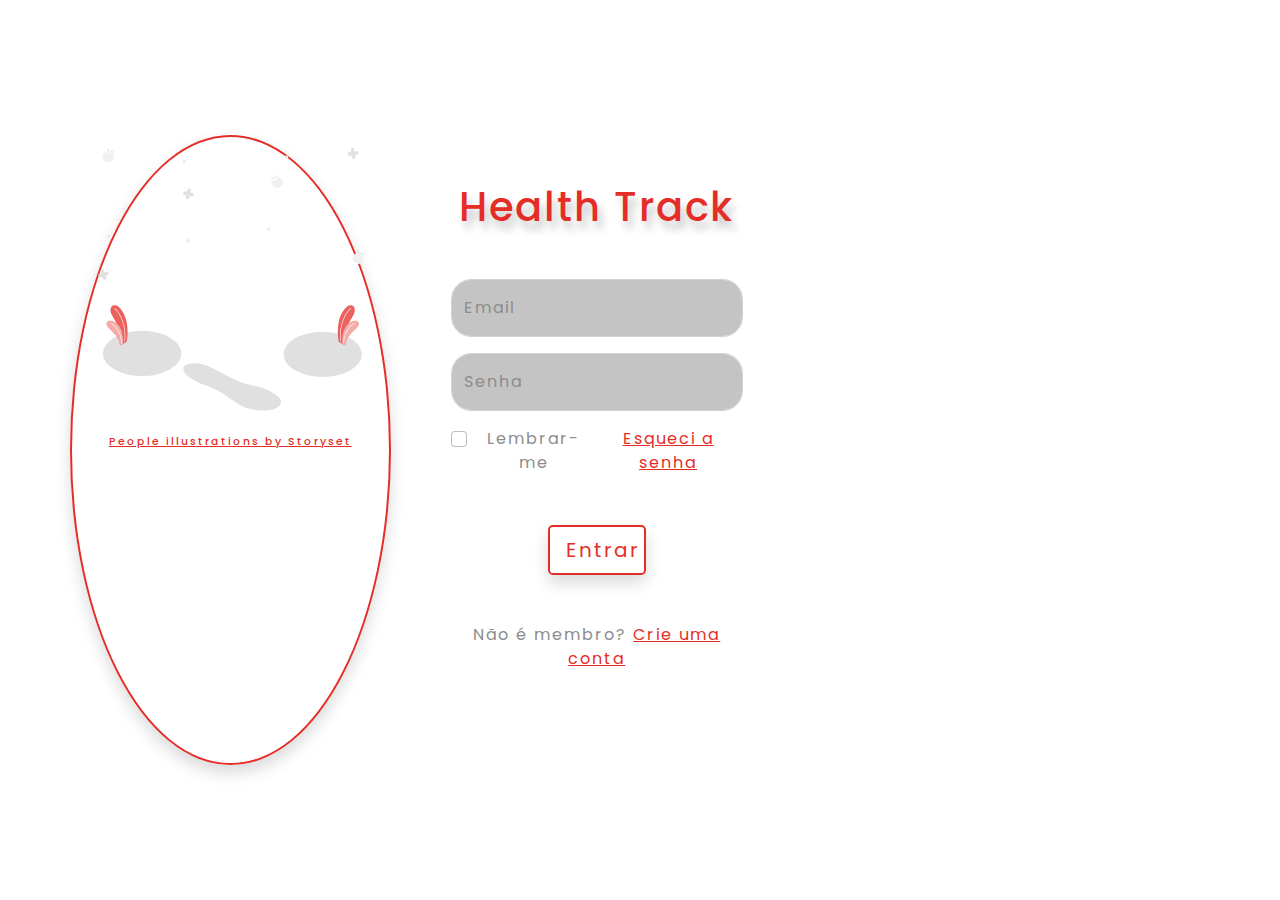
==== commit fb0ae46a: "Ajuste Page corrida" ====
--- a/index.html
+++ b/index.html
@@ -467,7 +467,7 @@
                 <a href="#!">Esqueci a senha</a>
               </div>
             </form>
-          <a href="home.html" class="btn btn-lg col-4 coloRed">Entrar</a>
+          <a href="home.html" class="btn btn-lg col-4 coloRed shadow">Entrar</a>
         </div>
         <p class="text-center mt-5">Não é membro? <a href="inscricao.html">Crie uma conta</a> </p>
       </div>
--- a/css/style.css
+++ b/css/style.css
@@ -15,7 +15,7 @@
 }
 
 body {
-  min-width: 500px;
+  min-width: 490px;
   height: 100vh;
   background: var(--white);
   text-align: center;
@@ -27,7 +27,6 @@
 
 .container {
   height: 100%;
-  
 }
 
 /* Estilo Page Login */
@@ -58,6 +57,7 @@
 
 .bgGray {
   background-color: var(--gray2);
+  border-radius: 20px;
 }
 .line {
   width: 50%;
@@ -65,10 +65,6 @@
 }
 
 /* Estilo Page Home */
-.box {
-  background-color: var(--gray2);
-  border-radius: 20px;
-}
 .avatar img{
   width: 100%;
 }
@@ -87,24 +83,25 @@
 
 /* Estilo Page Corrida */
 
-.circle {
+ .circle {
   margin: 35px;
+  padding: 15px;
   border-radius: 100%;
-  background-color:  orange;
 }
 .circle1 {
+  width: 35%;
+  height: 100%;
   border: 10px solid rgba(229, 45, 39, 0.7);
+  border-radius: 50%;
 }
 .circle2 {
-  width: 200px;
-  height: 200px;
+  width: 80%;
+  height: 80%;
   border: 5px solid var(--red);
-  background-color: yellow;
-}
+  border-radius: 50%;
+} 
 .borderCircle {
-  width: 50px;
-  height: 50px;
   border: 2px solid var(--red);
-  background-color: black;
-}
+} 
+
 /* ******************* */
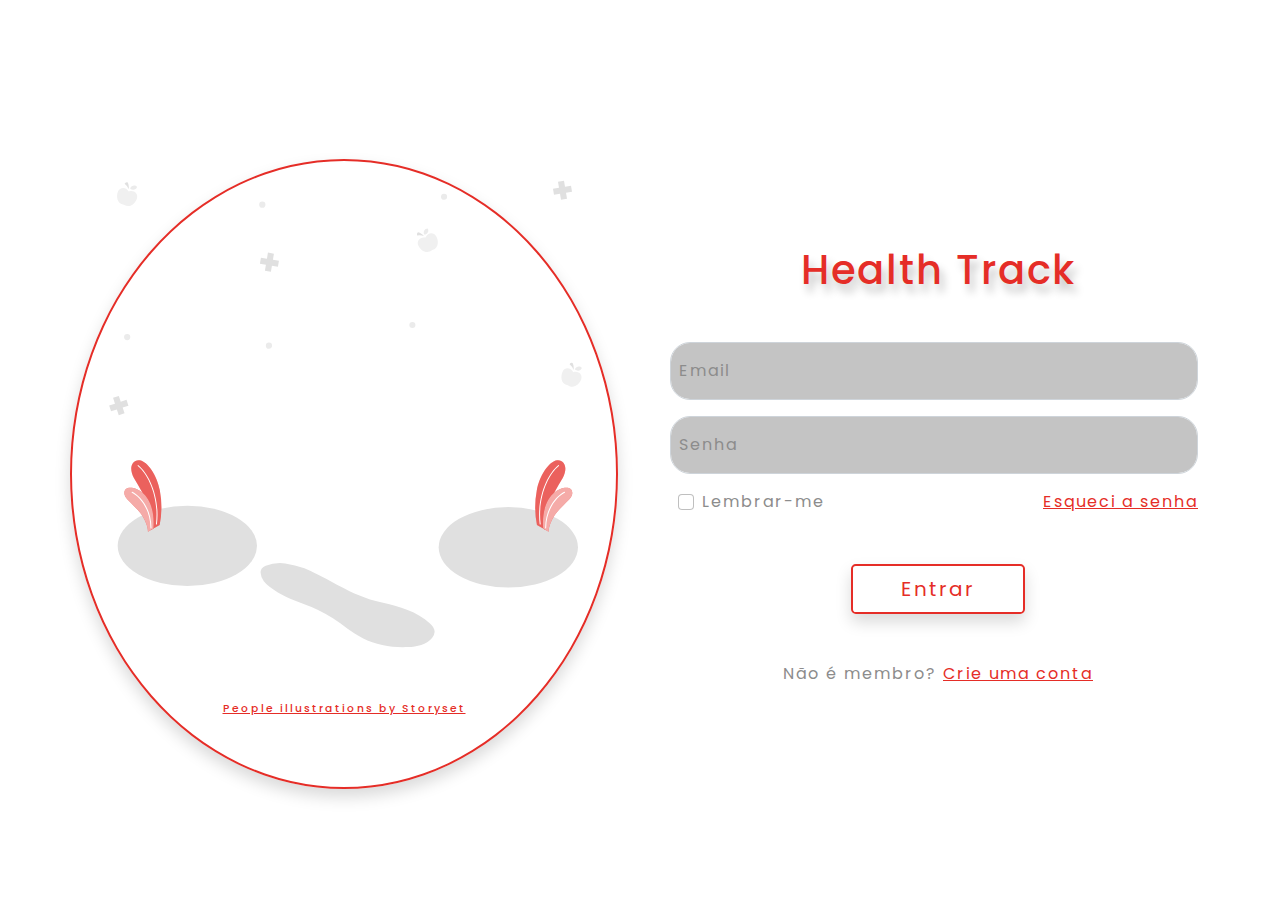
==== commit e4c63df2: "Ajuste mobile da page login e page inscrição, ajuste de elementos na page corrida e perfil" ====
--- a/index.html
+++ b/index.html
@@ -13,10 +13,10 @@
 </head>
 
 <body>
-  <div class="container d-flex align-items-center">
+  <div class="container d-flex ">
     <!-- Logo -->
-    <div class="row gap-5">
-      <div class="col-md logo shadow">
+    <div class="row gap-5 align-items-center">
+      <div class="col-md mt-5 logo shadow">
         <svg class="animated" id="freepik_stories-healthy-lifestyle" xmlns="http://www.w3.org/2000/svg" viewBox="0 0 500 500" version="1.1" xmlns:xlink="http://www.w3.org/1999/xlink" xmlns:svgjs="http://svgjs.com/svgjs">
           <g id="freepik--Floor--inject-16" style="transform-origin: 254.922px 356.9px 0px;" class="animable">
             <path id="freepik--floor--inject-16" d="M105.13,270.4c-82.72,47.76-82.72,125.2,0,173s216.86,47.76,299.58,0,82.73-125.2,0-173S187.85,222.64,105.13,270.4Z" style="fill: rgb(240, 240, 240); transform-origin: 254.922px 356.9px 0px;" class="animable"></path>
@@ -442,31 +442,32 @@
             </filter>
           </defs>
         </svg>
-        <h6><a href="https://storyset.com/people" style="font-size: 8pt;">People illustrations by Storyset</a></h6>
+        <h6 class="mt-3"><a href="https://storyset.com/people" style="font-size: 8pt;">People illustrations by Storyset</a></h6>
       </div>
+
       <!-- Login -->
       <div class="col-lg">
         <div class="card-login">
           <h1 class="text-center my-5 textShadow" style="color: #e52d27;">Health Track</h1>
 
-            <form action="" class="col">
-              <div class="form-floating mb-3">
-                <input type="email" class="form-control bgGray" id="floatingInput" placeholder="name@example.com">
-                <label for="floatingInput">Email</label>
+          <form action="" class="row">
+            <div class="form-floating mb-3 ps-1">
+              <input type="email" class="form-control bgGray" id="floatingInput" placeholder="name@example.com">
+              <label for="floatingInput">Email</label>
+            </div>
+            <div class="form-floating ps-1">
+              <input type="password" class="form-control bgGray" id="floatingPassword" placeholder="Password">
+              <label for="floatingPassword">Senha</label>
+            </div>
+            <!-- Lembrar/ esqueci a senha -->
+            <div class="d-flex justify-content-between mt-3 mb-5">
+              <div class="form-check">
+                <input class="form-check-input" type="checkbox" value="" id="form1Example3" />
+                <label class="form-check-label flex-grow-1" for="form1Example3"> Lembrar-me </label>
               </div>
-              <div class="form-floating">
-                <input type="password" class="form-control bgGray" id="floatingPassword" placeholder="Password">
-                <label for="floatingPassword">Senha</label>
-              </div>
-              <!-- Lembrar/ esqueci a senha -->
-              <div class="d-flex justify-content-between mt-3 mb-5">
-                <div class="form-check">
-                  <input class="form-check-input" type="checkbox" value="" id="form1Example3" />
-                  <label class="form-check-label flex-grow-1" for="form1Example3"> Lembrar-me </label>
-                </div>
-                <a href="#!">Esqueci a senha</a>
-              </div>
-            </form>
+              <a href="#!">Esqueci a senha</a>
+            </div>
+          </form>
           <a href="home.html" class="btn btn-lg col-4 coloRed shadow">Entrar</a>
         </div>
         <p class="text-center mt-5">Não é membro? <a href="inscricao.html">Crie uma conta</a> </p>
--- a/css/style.css
+++ b/css/style.css
@@ -15,7 +15,7 @@
 }
 
 body {
-  min-width: 490px;
+  min-width: 500px;
   height: 100vh;
   background: var(--white);
   text-align: center;
@@ -105,3 +105,6 @@
 } 
 
 /* ******************* */
+
+
+/* Estilo Page relax */
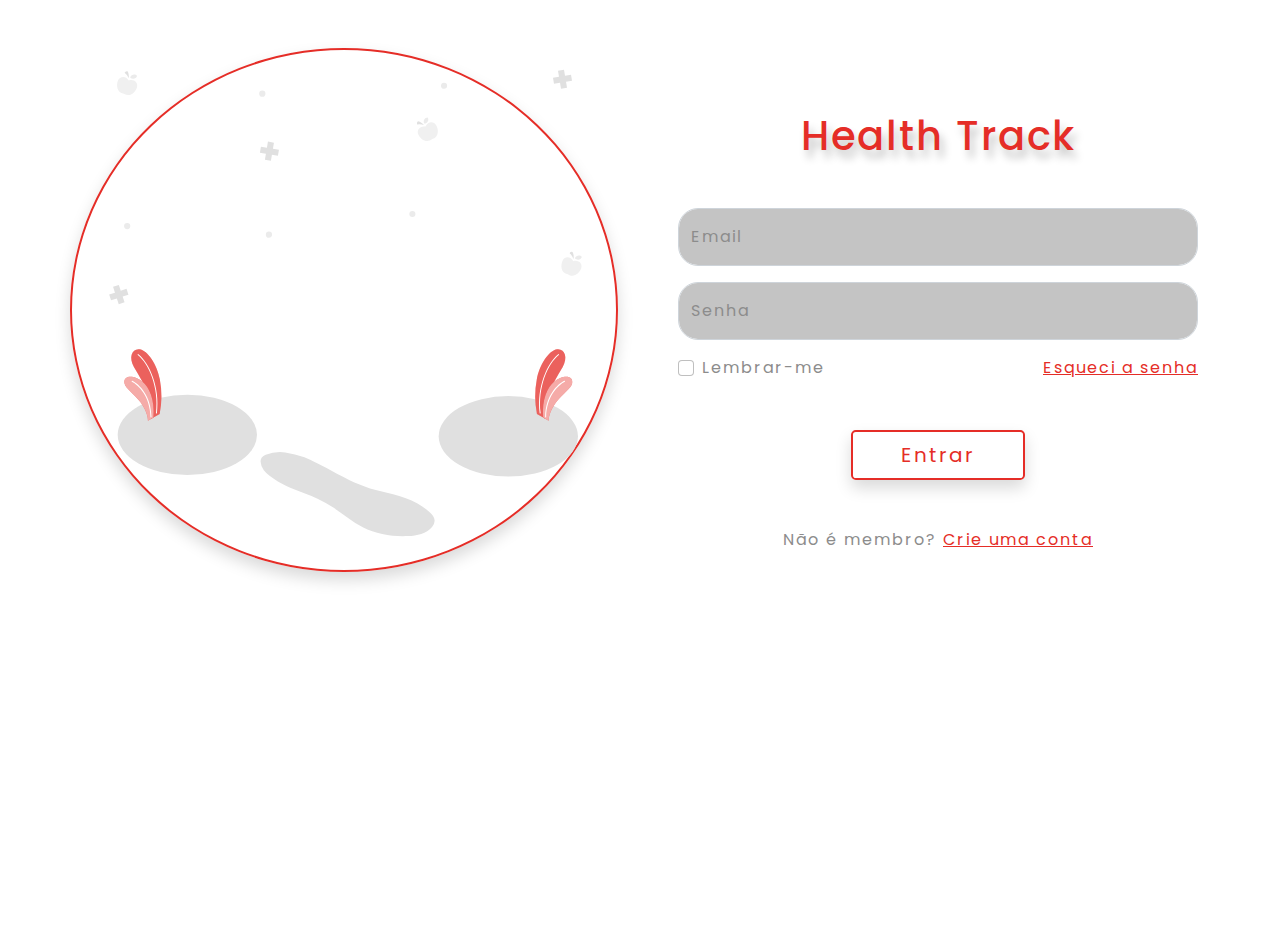
==== commit 33c3b2a0: "Ajuste de  responsividade mobile" ====
--- a/index.html
+++ b/index.html
@@ -13,10 +13,11 @@
 </head>
 
 <body>
-  <div class="container d-flex ">
+  <div class="container">
     <!-- Logo -->
-    <div class="row gap-5 align-items-center">
-      <div class="col-md mt-5 logo shadow">
+    <div class="row gap-5 mt-5">
+      <!-- image -->
+      <div class="col-lg align-self-center logo shadow">
         <svg class="animated" id="freepik_stories-healthy-lifestyle" xmlns="http://www.w3.org/2000/svg" viewBox="0 0 500 500" version="1.1" xmlns:xlink="http://www.w3.org/1999/xlink" xmlns:svgjs="http://svgjs.com/svgjs">
           <g id="freepik--Floor--inject-16" style="transform-origin: 254.922px 356.9px 0px;" class="animable">
             <path id="freepik--floor--inject-16" d="M105.13,270.4c-82.72,47.76-82.72,125.2,0,173s216.86,47.76,299.58,0,82.73-125.2,0-173S187.85,222.64,105.13,270.4Z" style="fill: rgb(240, 240, 240); transform-origin: 254.922px 356.9px 0px;" class="animable"></path>
@@ -442,36 +443,36 @@
             </filter>
           </defs>
         </svg>
-        <h6 class="mt-3"><a href="https://storyset.com/people" style="font-size: 8pt;">People illustrations by Storyset</a></h6>
       </div>
 
       <!-- Login -->
-      <div class="col-lg">
+      <div class="col-lg mt-3">
         <div class="card-login">
           <h1 class="text-center my-5 textShadow" style="color: #e52d27;">Health Track</h1>
 
-          <form action="" class="row">
-            <div class="form-floating mb-3 ps-1">
-              <input type="email" class="form-control bgGray" id="floatingInput" placeholder="name@example.com">
-              <label for="floatingInput">Email</label>
-            </div>
-            <div class="form-floating ps-1">
-              <input type="password" class="form-control bgGray" id="floatingPassword" placeholder="Password">
-              <label for="floatingPassword">Senha</label>
-            </div>
-            <!-- Lembrar/ esqueci a senha -->
-            <div class="d-flex justify-content-between mt-3 mb-5">
-              <div class="form-check">
-                <input class="form-check-input" type="checkbox" value="" id="form1Example3" />
-                <label class="form-check-label flex-grow-1" for="form1Example3"> Lembrar-me </label>
+            <form action="" class="col">
+              <div class="form-floating mb-3">
+                <input type="email" class="form-control bgGray" id="floatingInput" placeholder="name@example.com">
+                <label for="floatingInput">Email</label>
               </div>
-              <a href="#!">Esqueci a senha</a>
-            </div>
-          </form>
+              <div class="form-floating">
+                <input type="password" class="form-control bgGray" id="floatingPassword" placeholder="Password">
+                <label for="floatingPassword">Senha</label>
+              </div>
+              <!-- Lembrar/ esqueci a senha -->
+              <div class="d-flex justify-content-between mt-3 mb-5">
+                <div class="form-check">
+                  <input class="form-check-input" type="checkbox" value="" id="form1Example3" />
+                  <label class="form-check-label flex-grow-1" for="form1Example3"> Lembrar-me </label>
+                </div>
+                <a href="#!">Esqueci a senha</a>
+              </div>
+            </form>
           <a href="home.html" class="btn btn-lg col-4 coloRed shadow">Entrar</a>
         </div>
         <p class="text-center mt-5">Não é membro? <a href="inscricao.html">Crie uma conta</a> </p>
       </div>
+
     </div>
   </div>
   <script src="js/bootstrap.bundle.min.js"></script>
--- a/css/style.css
+++ b/css/style.css
@@ -16,7 +16,6 @@
 
 body {
   min-width: 500px;
-  height: 100vh;
   background: var(--white);
   text-align: center;
   letter-spacing: 2px;
@@ -26,13 +25,13 @@
 }
 
 .container {
-  height: 100%;
+  height: 100vh;
 }
 
 /* Estilo Page Login */
 .logo {
   width: 100%;
-  height: 70vh;
+  height: 100%;
   border: 2px solid var(--red);
   border-radius: 100%;
 }
@@ -45,16 +44,12 @@
 }
 .textShadow {
   text-shadow: var(--gray2) 0.1em 0.2em 0.2em;
-
-
 }
 a {
   color: var(--red);
 }
 
-
 /* Estilo Page Inscrição */
-
 .bgGray {
   background-color: var(--gray2);
   border-radius: 20px;
@@ -65,8 +60,10 @@
 }
 
 /* Estilo Page Home */
-.avatar img{
-  width: 100%;
+.avatar img {
+  width: 80%;
+  background-color: var(--white);
+  border-radius: 50%;
 }
 .bord {
   border: 2px solid var(--red);
@@ -74,22 +71,32 @@
 }
 .btn a {
   color: var(--gray1);
+  text-decoration: none;
+}
+nav .btn img {
+  width: 50%;
+}
+@media screen and (max-width: 1000px) {
+  nav .btn img {
+    width: 80%;
+  }
 }
 
+
 /* Estilo Page Perfil */
-.btn-custom img{
-  width: 25%;
+.btn-custom img {
+  width: 100%;
 }
 
 /* Estilo Page Corrida */
 
- .circle {
-  margin: 35px;
+.circle {
+  margin: 30px;
   padding: 15px;
   border-radius: 100%;
 }
 .circle1 {
-  width: 35%;
+  width: 30%;
   height: 100%;
   border: 10px solid rgba(229, 45, 39, 0.7);
   border-radius: 50%;
@@ -99,12 +106,11 @@
   height: 80%;
   border: 5px solid var(--red);
   border-radius: 50%;
-} 
+}
 .borderCircle {
   border: 2px solid var(--red);
-} 
+}
 
 /* ******************* */
 
 
-/* Estilo Page relax */
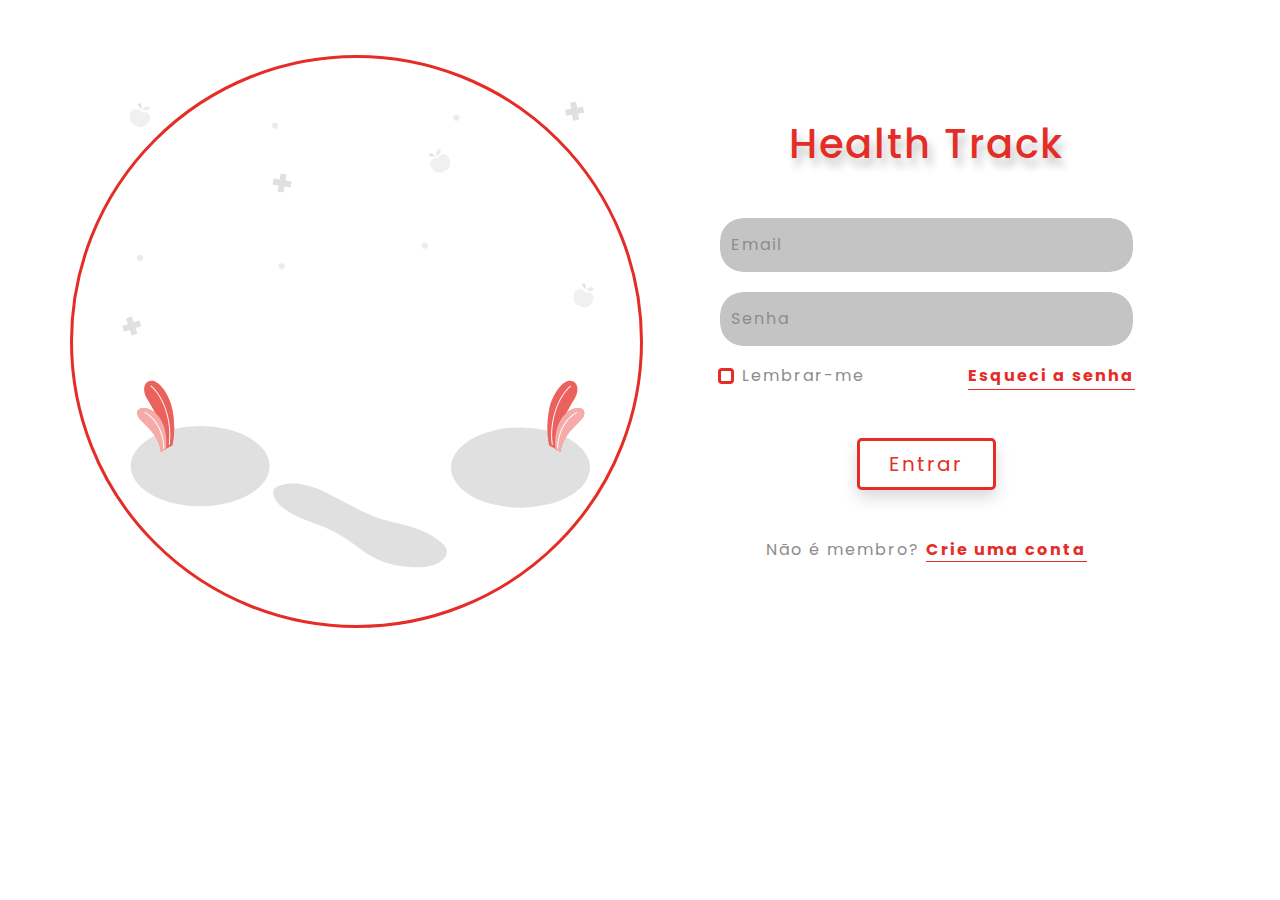
==== commit 535a5402: "Ajuste de style, icons responsividade e modo dark" ====
--- a/index.html
+++ b/index.html
@@ -4,7 +4,7 @@
 <head>
   <meta charset="UTF-8">
   <meta http-equiv="X-UA-Compatible" content="IE=edge">
-  <meta name="viewport" content="width=device-width, initial-scale=1.0">
+  <meta name="viewport" content="width=device-width, initial-scale=1, maximum-scale=1, user-scalable=no">
   <link rel="stylesheet" href="css/bootstrap.min.css">
   <link rel="stylesheet" href="css/style.css">
   <link rel="stylesheet" href="css/anime-login.css">
@@ -14,10 +14,9 @@
 
 <body>
   <div class="container">
-    <!-- Logo -->
-    <div class="row gap-5 mt-5">
-      <!-- image -->
-      <div class="col-lg align-self-center logo shadow">
+    <main class="row my-5">
+      <!-- Logo -->
+      <div class="col-lg p-4 d-flex justify-content-center align-self-center bord">
         <svg class="animated" id="freepik_stories-healthy-lifestyle" xmlns="http://www.w3.org/2000/svg" viewBox="0 0 500 500" version="1.1" xmlns:xlink="http://www.w3.org/1999/xlink" xmlns:svgjs="http://svgjs.com/svgjs">
           <g id="freepik--Floor--inject-16" style="transform-origin: 254.922px 356.9px 0px;" class="animable">
             <path id="freepik--floor--inject-16" d="M105.13,270.4c-82.72,47.76-82.72,125.2,0,173s216.86,47.76,299.58,0,82.73-125.2,0-173S187.85,222.64,105.13,270.4Z" style="fill: rgb(240, 240, 240); transform-origin: 254.922px 356.9px 0px;" class="animable"></path>
@@ -445,12 +444,12 @@
         </svg>
       </div>
 
-      <!-- Login -->
-      <div class="col-lg mt-3">
+      <!--Titulo/Formulário -->
+      <div class="col-lg p-4 d-flex justify-content-center">
         <div class="card-login">
           <h1 class="text-center my-5 textShadow" style="color: #e52d27;">Health Track</h1>
-
-            <form action="" class="col">
+    
+            <form action="" class="">
               <div class="form-floating mb-3">
                 <input type="email" class="form-control bgGray" id="floatingInput" placeholder="name@example.com">
                 <label for="floatingInput">Email</label>
@@ -459,23 +458,30 @@
                 <input type="password" class="form-control bgGray" id="floatingPassword" placeholder="Password">
                 <label for="floatingPassword">Senha</label>
               </div>
+
               <!-- Lembrar/ esqueci a senha -->
               <div class="d-flex justify-content-between mt-3 mb-5">
                 <div class="form-check">
-                  <input class="form-check-input" type="checkbox" value="" id="form1Example3" />
+                  <input class="form-check-input bord" type="checkbox" value="" id="form1Example3" />
                   <label class="form-check-label flex-grow-1" for="form1Example3"> Lembrar-me </label>
                 </div>
-                <a href="#!">Esqueci a senha</a>
+                <a class="link" href="#!">Esqueci a senha</a>
               </div>
             </form>
+            <!-- Botões -->
           <a href="home.html" class="btn btn-lg col-4 coloRed shadow">Entrar</a>
+          <p class="text-center m-5">Não é membro? <a class="link" href="inscricao.html">Crie uma conta</a> </p>
         </div>
-        <p class="text-center mt-5">Não é membro? <a href="inscricao.html">Crie uma conta</a> </p>
       </div>
-
-    </div>
+    </main>
   </div>
   <script src="js/bootstrap.bundle.min.js"></script>
 </body>
 
-</html>+</html>
+
+
+
+
+
+
--- a/css/style.css
+++ b/css/style.css
@@ -5,39 +5,44 @@
   --red: #e52d27;
   --gray1: #8c8c8c;
   --gray2: #c4c4c4;
+  --dark: rgba(2, 0, 36, 0.82);
 }
-
 * {
   margin: 0;
   padding: 0;
   border: 0;
   box-sizing: border-box;
+  color: var(--gray1);
 }
-
 body {
-  min-width: 500px;
+  display: flex;
+  align-items: center;
+  width: 100vw;
+  height: 100vh;
   background: var(--white);
   text-align: center;
   letter-spacing: 2px;
   font-family: 'Poppins', sans-serif;
   font-weight: 400;
-  color: var(--gray1);
 }
-
 .container {
-  height: 100vh;
-}
-
-/* Estilo Page Login */
-.logo {
   width: 100%;
   height: 100%;
-  border: 2px solid var(--red);
-  border-radius: 100%;
+}
+a {
+  text-decoration: none;
+  color: var(--gray1);
+  font-weight: bold;
+}
+.bord {
+  border: 3px solid var(--red);
+  border-radius: 50%;
+  background-color: var(--white);
 }
 .coloRed {
   color: var(--red);
-  border: 2px solid var(--red);
+  border: 3px solid var(--red);
+  background-color: var(--white);
 }
 .shadow {
   box-shadow: rgba(0, 0, 0, 0.1);
@@ -45,51 +50,106 @@
 .textShadow {
   text-shadow: var(--gray2) 0.1em 0.2em 0.2em;
 }
-a {
+.bgGray {
+  background-color: var(--gray2);
+  border-radius: 20px;
+  color: var(--gray1);
+}
+.input-group,
+.form-control {
+  border: 2px solid var(--white);
+  border-radius: 25px;
+}
+.dark {
+  background-color: var(--dark);
+}
+
+/* Estilo Page Login */
+.link {
   color: var(--red);
+  border-bottom: 1px solid var(--red);
 }
 
 /* Estilo Page Inscrição */
-.bgGray {
-  background-color: var(--gray2);
-  border-radius: 20px;
-}
 .line {
   width: 50%;
   color: var(--gray1);
 }
 
 /* Estilo Page Home */
+.box {
+  width: 55%;
+  height: 50%;
+}
 .avatar img {
-  width: 80%;
+  width: 50%;
   background-color: var(--white);
   border-radius: 50%;
 }
-.bord {
-  border: 2px solid var(--red);
-  border-radius: 100%;
+.btn-custom img {
+  width: 100%;
 }
-.btn a {
-  color: var(--gray1);
-  text-decoration: none;
-}
-nav .btn img {
+nav img {
   width: 50%;
 }
-@media screen and (max-width: 1000px) {
-  nav .btn img {
+.humor img {
+  width: 50%;
+  background-color: var(--white);
+}
+@media screen and (max-width: 990px) {
+  nav img {
     width: 80%;
   }
 }
-
+@media screen and (max-width: 780px) {
+  .box {
+    width: 100%;
+    margin-bottom: 40px;
+  }
+}
 
 /* Estilo Page Perfil */
-.btn-custom img {
-  width: 100%;
+.imageUser {
+  position: relative;
+}
+.refresh {
+  position: absolute;
+  top: 80%;
+  left: 75%;
+}
+#imageInput {
+  visibility: hidden;
+}
+#displayImage {
+  width: 350px;
+  height: 350px;
+  background-position: center;
+  background-size: cover;
+}
+
+.button {
+  position: relative;
+  width: 100px;
+  height: 40px;
+  border-radius: 25px;
+  cursor: pointer;
+  background: var(--dark);
+}
+.ball {
+  position: absolute;
+  top: 0;
+  left: 0;
+  width: 40px;
+  height: 100%;
+  border-radius: 50%;
+  background-color: var(--red);
+  transition: left 1s;
+}
+.ball-move {
+  left: calc(100% - 40px);
 }
 
 /* Estilo Page Corrida */
-
 .circle {
   margin: 30px;
   padding: 15px;
@@ -107,10 +167,6 @@
   border: 5px solid var(--red);
   border-radius: 50%;
 }
-.borderCircle {
-  border: 2px solid var(--red);
-}
 
 /* ******************* */
 
-
